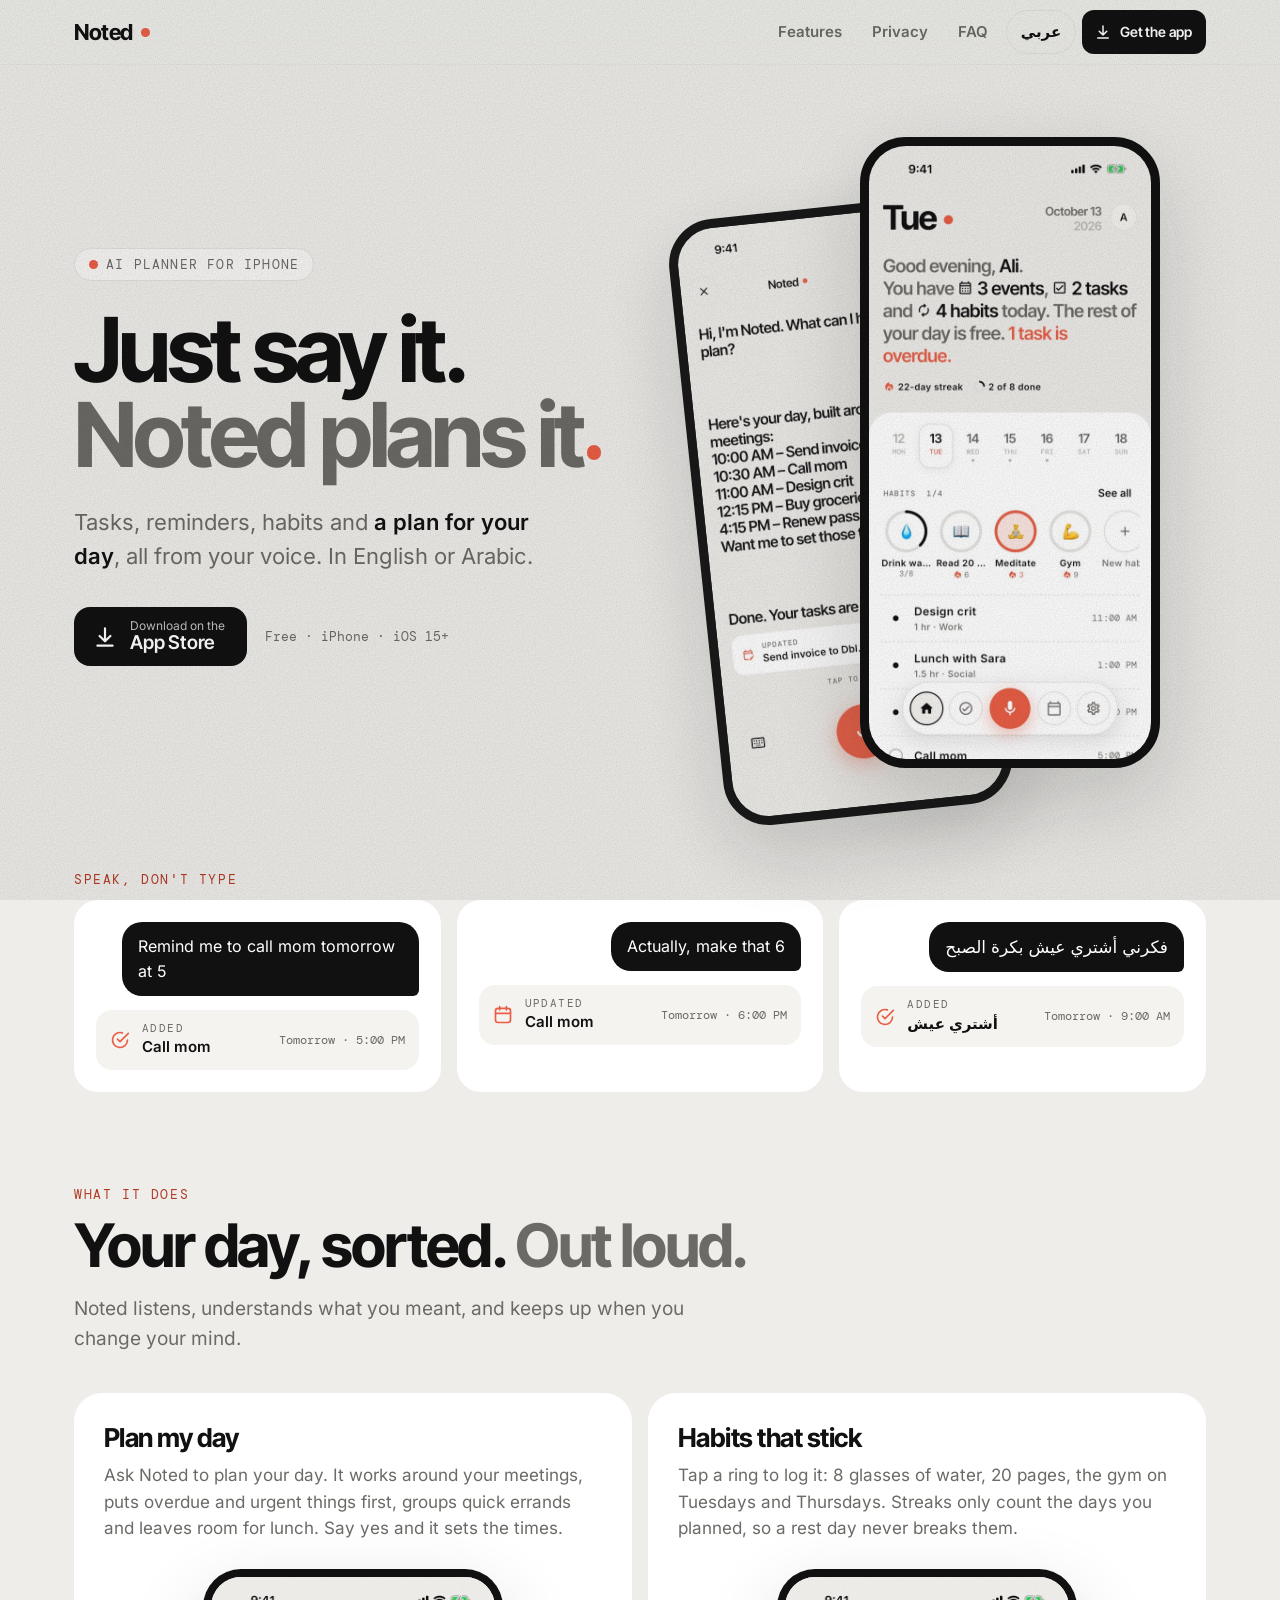
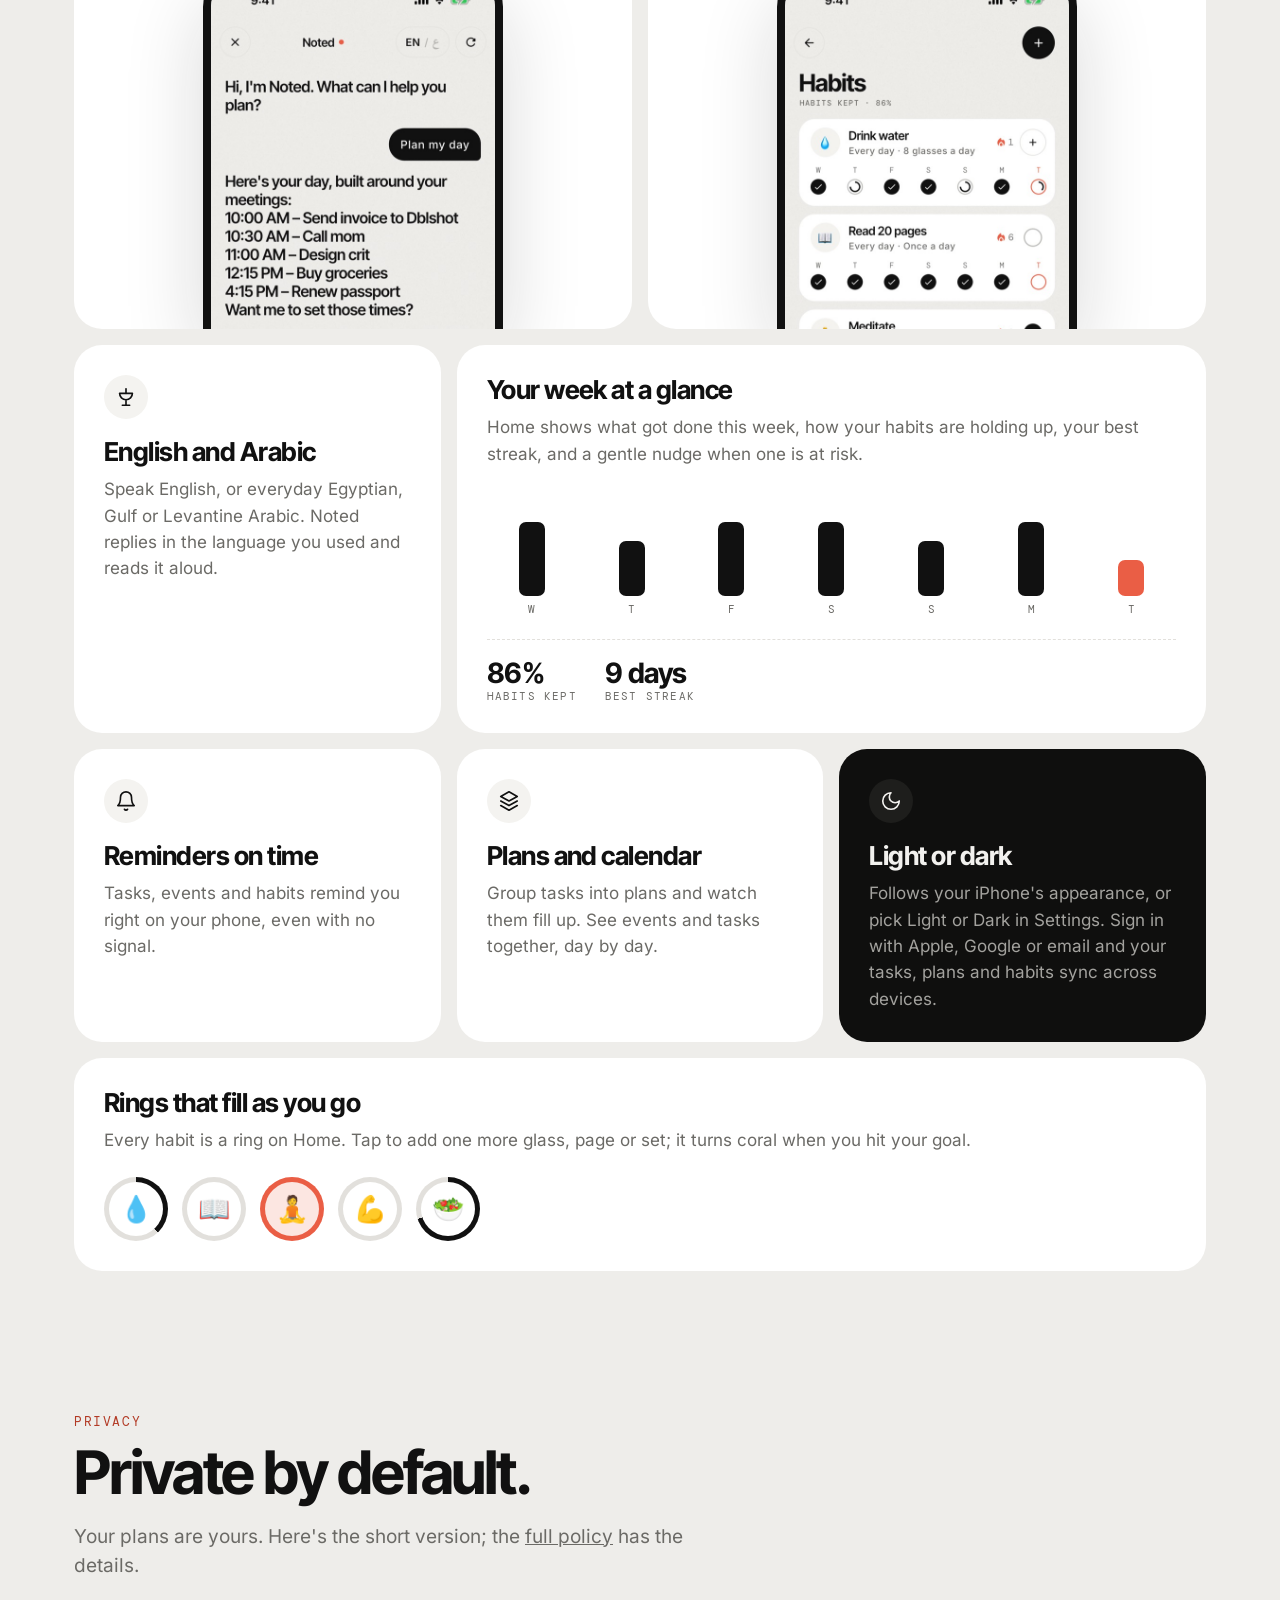
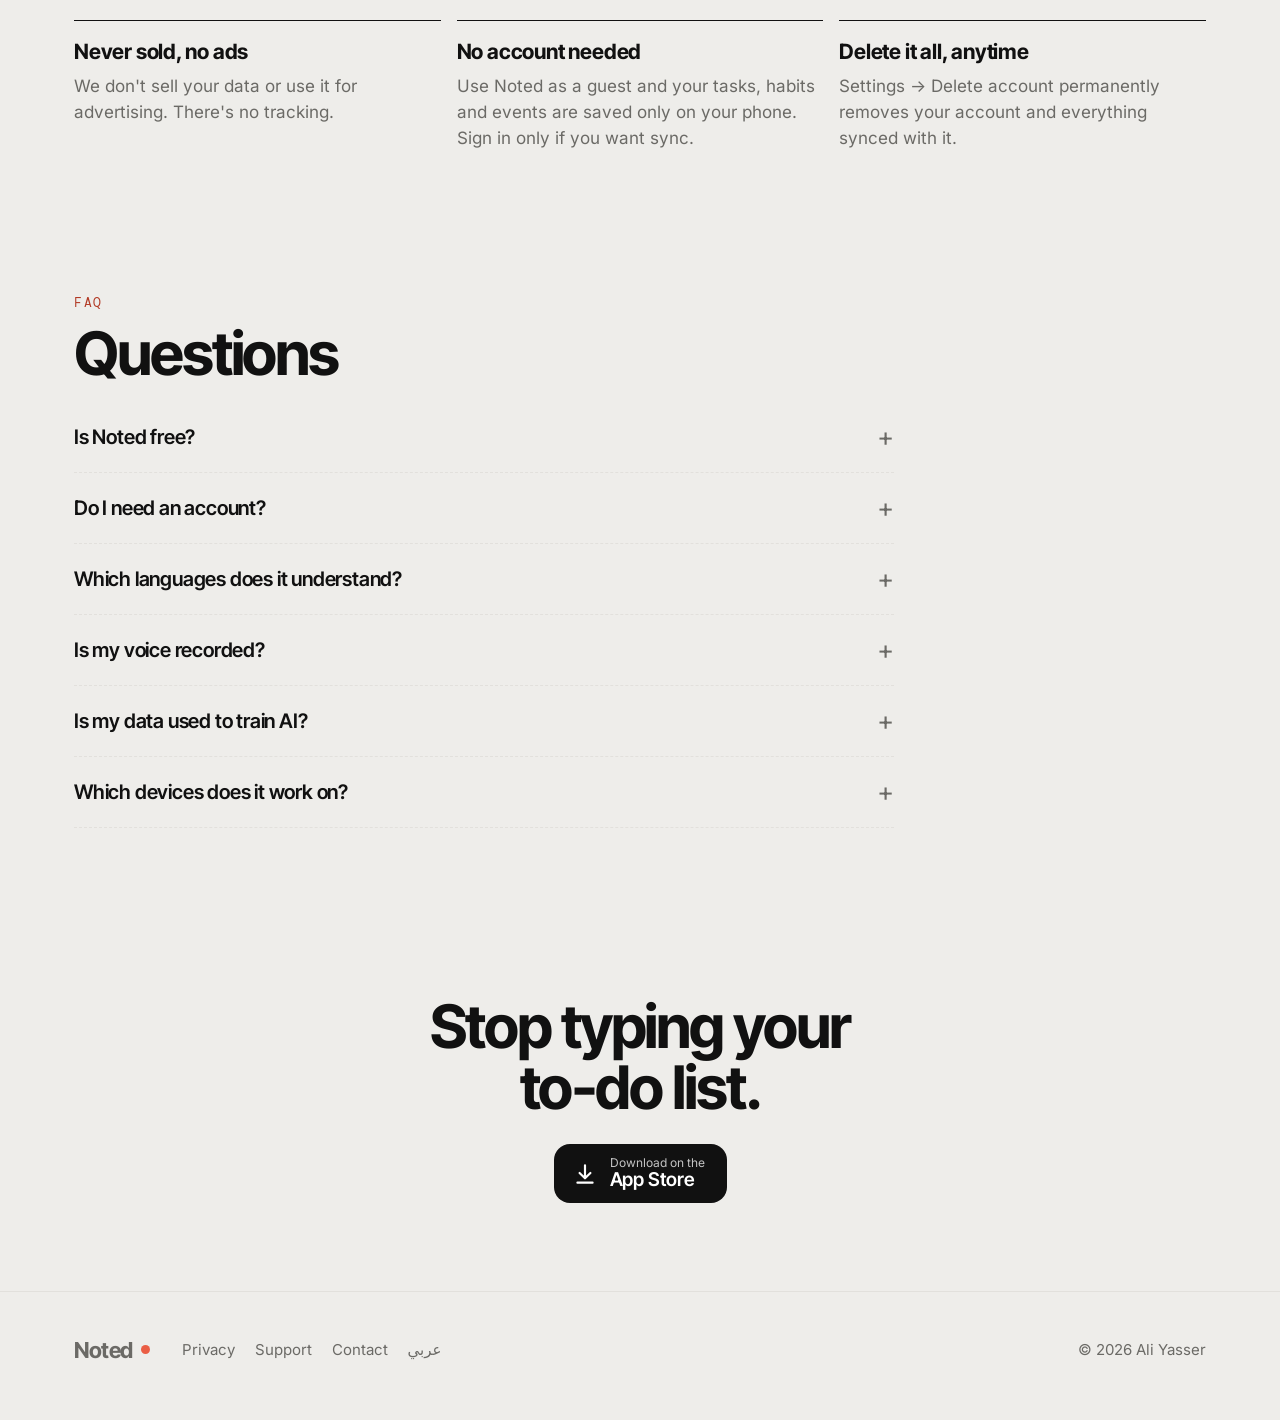
==== index.html @ dba0c09a "Noted website: English and Arabic landing page, privacy and support Co-Authored-By: Claude Opus 5.5 " ====
<!doctype html>
<html lang="en" dir="ltr">
<head>
<meta charset="utf-8">
<meta name="viewport" content="width=device-width, initial-scale=1, viewport-fit=cover">
<title>Noted: AI Planner &amp; Habits for iPhone</title>
<meta name="description" content="Just say it. Noted turns your voice into tasks, reminders, habits and a plan for your day, in English or Arabic. Free on iPhone.">
<meta name="theme-color" content="#EEEDEA" media="(prefers-color-scheme: light)">
<meta name="theme-color" content="#0A0A0A" media="(prefers-color-scheme: dark)">
<link rel="canonical" href="https://noted-chat.noted-chat.workers.dev/">
<link rel="alternate" hreflang="en" href="https://noted-chat.noted-chat.workers.dev/">
<link rel="alternate" hreflang="ar" href="https://noted-chat.noted-chat.workers.dev/ar">
<link rel="alternate" hreflang="x-default" href="https://noted-chat.noted-chat.workers.dev/">
<link rel="icon" href="/favicon.svg" type="image/svg+xml">
<link rel="icon" href="/favicon.png" type="image/png">
<link rel="apple-touch-icon" href="/apple-touch-icon.png">
<meta property="og:type" content="website">
<meta property="og:title" content="Noted: Just say it. Noted plans it.">
<meta property="og:description" content="Tasks, reminders, habits and a plan for your day, from your voice, in English or Arabic.">
<meta property="og:image" content="https://noted-chat.noted-chat.workers.dev/og.png">
<meta property="og:url" content="https://noted-chat.noted-chat.workers.dev/">
<meta name="twitter:card" content="summary_large_image">
<meta name="apple-itunes-app" content="app-id=6822360309">
<link rel="preload" href="/fonts/InterTight-Bold.woff2" as="font" type="font/woff2" crossorigin>
<link rel="stylesheet" href="/styles.css">
<script>document.documentElement.classList.add('js')</script>
</head>
<body>
<a class="skip" href="#main">Skip to content</a>

<header class="top">
  <div class="wrap">
    <a class="wordmark" href="/" aria-label="Noted home">Noted <span class="dot" aria-hidden="true"></span></a>
    <nav aria-label="Main">
      <a class="link" href="#features">Features</a>
      <a class="link" href="#privacy">Privacy</a>
      <a class="link" href="#faq">FAQ</a>
      <a class="lang" href="/ar" hreflang="ar" lang="ar"><span class="ar-text">عربي</span></a>
      <a class="store small" href="https://apps.apple.com/app/id6822360309">
        <svg viewBox="0 0 24 24" fill="none" stroke="currentColor" stroke-width="2" stroke-linecap="round" stroke-linejoin="round" aria-hidden="true"><path d="M12 4v12m0 0-5-5m5 5 5-5M5 20h14"/></svg>
        <span><strong>Get the app</strong></span>
      </a>
    </nav>
  </div>
</header>

<main id="main">
  <section class="hero">
    <div class="wrap">
      <div>
        <span class="pill"><span class="dot" aria-hidden="true"></span>AI planner for iPhone</span>
        <h1>Just say it.<span class="soft">Noted plans it<span class="dot" aria-hidden="true"></span></span></h1>
        <p class="lede">Tasks, reminders, habits and <strong>a plan for your day</strong>, all from your voice. In English or Arabic.</p>
        <div class="cta">
          <a class="store" href="https://apps.apple.com/app/id6822360309">
            <svg viewBox="0 0 24 24" fill="none" stroke="currentColor" stroke-width="2" stroke-linecap="round" stroke-linejoin="round" aria-hidden="true"><path d="M12 4v12m0 0-5-5m5 5 5-5M5 20h14"/></svg>
            <span><small>Download on the</small><strong>App Store</strong></span>
          </a>
          <span class="note">Free · iPhone · iOS 15+</span>
        </div>
      </div>
      <div class="stage" aria-hidden="true">
        <div class="phone back"><img src="/img/2-chat-plan.jpg" alt="" width="600" height="1304" loading="eager"></div>
        <div class="phone front"><picture><source media="(prefers-color-scheme: dark)" srcset="/img/5-home-dark.jpg"><img src="/img/1-home.jpg" alt="" width="600" height="1304" loading="eager" fetchpriority="high"></picture></div>
      </div>
    </div>
  </section>

  <section class="say" aria-labelledby="say-title">
    <div class="wrap">
      <p class="eyebrow" id="say-title">Speak, don't type</p>
      <div class="examples">
        <div class="example reveal">
          <div class="bubble">Remind me to call mom tomorrow at 5</div>
          <div class="receipt">
            <svg viewBox="0 0 24 24" fill="none" stroke="currentColor" stroke-width="2" stroke-linecap="round" stroke-linejoin="round" aria-hidden="true"><path d="M21 12a9 9 0 1 1-6.2-8.56"/><path d="m9 11 3 3L22 4"/></svg>
            <div class="what"><span class="label">Added</span><span class="title">Call mom</span></div>
            <span class="when">Tomorrow · 5:00 PM</span>
          </div>
        </div>
        <div class="example reveal">
          <div class="bubble">Actually, make that 6</div>
          <div class="receipt">
            <svg viewBox="0 0 24 24" fill="none" stroke="currentColor" stroke-width="2" stroke-linecap="round" stroke-linejoin="round" aria-hidden="true"><rect x="3" y="4" width="18" height="17" rx="3"/><path d="M8 2v4M16 2v4M3 10h18"/></svg>
            <div class="what"><span class="label">Updated</span><span class="title">Call mom</span></div>
            <span class="when">Tomorrow · 6:00 PM</span>
          </div>
        </div>
        <div class="example reveal">
          <div class="bubble ar" lang="ar" dir="rtl">فكرني أشتري عيش بكرة الصبح</div>
          <div class="receipt">
            <svg viewBox="0 0 24 24" fill="none" stroke="currentColor" stroke-width="2" stroke-linecap="round" stroke-linejoin="round" aria-hidden="true"><path d="M21 12a9 9 0 1 1-6.2-8.56"/><path d="m9 11 3 3L22 4"/></svg>
            <div class="what"><span class="label">Added</span><span class="title ar-text" lang="ar" dir="rtl">أشتري عيش</span></div>
            <span class="when">Tomorrow · 9:00 AM</span>
          </div>
        </div>
      </div>
    </div>
  </section>

  <section class="section" id="features" aria-labelledby="features-title">
    <div class="wrap">
      <p class="eyebrow">What it does</p>
      <h2 id="features-title">Your day, sorted. <span class="soft">Out loud.</span></h2>
      <p class="intro">Noted listens, understands what you meant, and keeps up when you change your mind.</p>

      <div class="bento">
        <article class="card span-3 shot reveal">
          <h3>Plan my day</h3>
          <p>Ask Noted to plan your day. It works around your meetings, puts overdue and urgent things first, groups quick errands and leaves room for lunch. Say yes and it sets the times.</p>
          <div class="phone-crop"><img src="/img/2-chat-plan.jpg" alt="Noted's chat showing a timed plan for the day built around meetings" width="600" height="1304" loading="lazy"></div>
        </article>

        <article class="card span-3 shot reveal">
          <h3>Habits that stick</h3>
          <p>Tap a ring to log it: 8 glasses of water, 20 pages, the gym on Tuesdays and Thursdays. Streaks only count the days you planned, so a rest day never breaks them.</p>
          <div class="phone-crop"><img src="/img/4-habits.jpg" alt="The Habits screen with streaks and the last seven days for each habit" width="600" height="1304" loading="lazy"></div>
        </article>

        <article class="card span-2 reveal">
          <div class="icon"><svg viewBox="0 0 24 24" fill="none" stroke="currentColor" stroke-width="1.8" stroke-linecap="round" stroke-linejoin="round" aria-hidden="true"><path d="M5 8h14M5 8a7 7 0 0 0 14 0M12 15v6M8 21h8"/><path d="M12 3v5"/></svg></div>
          <h3>English and Arabic</h3>
          <p>Speak English, or everyday Egyptian, Gulf or Levantine Arabic. Noted replies in the language you used and reads it aloud.</p>
        </article>

        <article class="card span-4 reveal">
          <h3>Your week at a glance</h3>
          <p>Home shows what got done this week, how your habits are holding up, your best streak, and a gentle nudge when one is at risk.</p>
          <div class="bars" role="img" aria-label="Example chart: things done each day this week">
            <div><i style="height:62%"></i><b>W</b></div>
            <div><i style="height:46%"></i><b>T</b></div>
            <div><i style="height:62%"></i><b>F</b></div>
            <div><i style="height:62%"></i><b>S</b></div>
            <div><i style="height:46%"></i><b>S</b></div>
            <div><i style="height:62%"></i><b>M</b></div>
            <div><i class="today" style="height:30%"></i><b>T</b></div>
          </div>
          <div class="stats">
            <div><strong>86%</strong><span>Habits kept</span></div>
            <div><strong>9 days</strong><span>Best streak</span></div>
          </div>
        </article>

        <article class="card span-2 reveal">
          <div class="icon"><svg viewBox="0 0 24 24" fill="none" stroke="currentColor" stroke-width="1.8" stroke-linecap="round" stroke-linejoin="round" aria-hidden="true"><path d="M6 8a6 6 0 1 1 12 0c0 7 3 9 3 9H3s3-2 3-9"/><path d="M10.3 21a1.94 1.94 0 0 0 3.4 0"/></svg></div>
          <h3>Reminders on time</h3>
          <p>Tasks, events and habits remind you right on your phone, even with no signal.</p>
        </article>

        <article class="card span-2 reveal">
          <div class="icon"><svg viewBox="0 0 24 24" fill="none" stroke="currentColor" stroke-width="1.8" stroke-linecap="round" stroke-linejoin="round" aria-hidden="true"><path d="m12 2 9 5-9 5-9-5 9-5Z"/><path d="m3 12 9 5 9-5"/><path d="m3 17 9 5 9-5"/></svg></div>
          <h3>Plans and calendar</h3>
          <p>Group tasks into plans and watch them fill up. See events and tasks together, day by day.</p>
        </article>

        <article class="card span-2 dark reveal">
          <div class="icon"><svg viewBox="0 0 24 24" fill="none" stroke="currentColor" stroke-width="1.8" stroke-linecap="round" stroke-linejoin="round" aria-hidden="true"><path d="M12 3a6 6 0 0 0 9 9 9 9 0 1 1-9-9Z"/></svg></div>
          <h3>Light or dark</h3>
          <p>Follows your iPhone's appearance, or pick Light or Dark in Settings. Sign in with Apple, Google or email and your tasks, plans and habits sync across devices.</p>
        </article>

        <article class="card span-6 reveal">
          <h3>Rings that fill as you go</h3>
          <p>Every habit is a ring on Home. Tap to add one more glass, page or set; it turns coral when you hit your goal.</p>
          <div class="rings" aria-hidden="true">
            <div class="ring" style="--p:38"><span>💧</span></div>
            <div class="ring" style="--p:0"><span>📖</span></div>
            <div class="ring done" style="--p:100"><span>🧘</span></div>
            <div class="ring" style="--p:0"><span>💪</span></div>
            <div class="ring" style="--p:70"><span>🥗</span></div>
          </div>
        </article>
      </div>
    </div>
  </section>

  <section class="section" id="privacy" aria-labelledby="privacy-title">
    <div class="wrap">
      <p class="eyebrow">Privacy</p>
      <h2 id="privacy-title">Private by default.</h2>
      <p class="intro">Your plans are yours. Here's the short version; the <a href="/privacy">full policy</a> has the details.</p>
      <div class="promises">
        <div class="promise reveal">
          <h3>Never sold, no ads</h3>
          <p>We don't sell your data or use it for advertising. There's no tracking.</p>
        </div>
        <div class="promise reveal">
          <h3>No account needed</h3>
          <p>Use Noted as a guest and your tasks, habits and events are saved only on your phone. Sign in only if you want sync.</p>
        </div>
        <div class="promise reveal">
          <h3>Delete it all, anytime</h3>
          <p>Settings → Delete account permanently removes your account and everything synced with it.</p>
        </div>
      </div>
    </div>
  </section>

  <section class="section" id="faq" aria-labelledby="faq-title">
    <div class="wrap">
      <p class="eyebrow">FAQ</p>
      <h2 id="faq-title">Questions</h2>
      <div class="faq">
        <details>
          <summary><span>Is Noted free?</span></summary>
          <p>Yes, Noted is free to download and use. The AI assistant has a fair-use limit of 60 messages a day, which is plenty for planning.</p>
        </details>
        <details>
          <summary><span>Do I need an account?</span></summary>
          <p>No. Continue without an account and your tasks, habits and events are saved only on this phone (chat messages still go to the assistant). Sign in with Apple, Google or email when you want them synced across devices.</p>
        </details>
        <details>
          <summary><span>Which languages does it understand?</span></summary>
          <p>English and Arabic, including everyday Egyptian, Gulf and Levantine dialects. Switch the mic between EN and ع in the chat. The app's menus and buttons are in English for now.</p>
        </details>
        <details>
          <summary><span>Is my voice recorded?</span></summary>
          <p>No. Your iPhone's speech recognition turns your voice into text (as with any dictation, Apple may process it to do this), and Noted never stores audio. The assistant only receives text: your recent chat and, if Cognitive Memory is on, your tasks, events and habits so it can find and change them.</p>
        </details>
        <details>
          <summary><span>Is my data used to train AI?</span></summary>
          <p>No. Messages are processed by Anthropic's Claude to work out what to do, and Anthropic doesn't use them to train its models. Noted doesn't keep chat history on its server.</p>
        </details>
        <details>
          <summary><span>Which devices does it work on?</span></summary>
          <p>iPhone with iOS 15 or later.</p>
        </details>
      </div>
    </div>
  </section>

  <section class="final" aria-labelledby="final-title">
    <div class="wrap">
      <h2 id="final-title">Stop typing your to‑do list.</h2>
      <div class="cta">
        <a class="store" href="https://apps.apple.com/app/id6822360309">
          <svg viewBox="0 0 24 24" fill="none" stroke="currentColor" stroke-width="2" stroke-linecap="round" stroke-linejoin="round" aria-hidden="true"><path d="M12 4v12m0 0-5-5m5 5 5-5M5 20h14"/></svg>
          <span><small>Download on the</small><strong>App Store</strong></span>
        </a>
      </div>
    </div>
  </section>
</main>

<footer>
  <div class="wrap">
    <a class="wordmark" href="/">Noted <span class="dot" aria-hidden="true"></span></a>
    <nav aria-label="Footer">
      <a href="/privacy">Privacy</a>
      <a href="/support">Support</a>
      <a href="mailto:ali@aysolution.co">Contact</a>
      <a href="/ar" hreflang="ar" lang="ar"><span class="ar-text">عربي</span></a>
    </nav>
    <span class="copy">© 2026 Ali Yasser</span>
  </div>
</footer>

<script>
  // Fade sections in as they scroll into view.
  (function () {
    var els = document.querySelectorAll('.reveal');
    if (!('IntersectionObserver' in window)) { els.forEach(function (e) { e.classList.add('in'); }); return; }
    var io = new IntersectionObserver(function (entries) {
      entries.forEach(function (e) { if (e.isIntersecting) { e.target.classList.add('in'); io.unobserve(e.target); } });
    }, { rootMargin: '0px 0px -8% 0px' });
    els.forEach(function (e) { io.observe(e); });
  })();
</script>
</body>
</html>
---- styles.css ----
/* Noted website. Same palette as the app (lib/theme/tokens.dart). */

@font-face { font-family: "Inter Tight"; src: url("/fonts/InterTight-SemiBold.woff2") format("woff2"); font-weight: 600; font-display: swap; }
@font-face { font-family: "Inter Tight"; src: url("/fonts/InterTight-Bold.woff2") format("woff2"); font-weight: 700; font-display: swap; }
@font-face { font-family: "Inter"; src: url("/fonts/Inter-Regular.woff2") format("woff2"); font-weight: 400; font-display: swap; }
@font-face { font-family: "Inter"; src: url("/fonts/Inter-SemiBold.woff2") format("woff2"); font-weight: 600; font-display: swap; }
@font-face { font-family: "DM Mono"; src: url("/fonts/DMMono-Regular.woff2") format("woff2"); font-weight: 400; font-display: swap; }

:root {
  --bg: #EEEDEA;
  --surface: #FFFFFF;
  --surface-alt: #F4F3F0;
  --ink: #111111;
  --ink-soft: #6B6A66;
  --muted: #B9B8B3;
  --line: #E2E0DC;
  --accent: #EA5E45;
  /* Coral dark enough for small text on the light background (5:1). */
  --accent-text: #B23A25;
  --accent-soft: #FCE6E1;
  --on-ink: #FFFFFF;
  --grain: 0.22;
  --shadow: 0 30px 80px rgba(17, 17, 17, 0.16);

  --display: "Inter Tight", "SF Pro Display", -apple-system, "Segoe UI", sans-serif;
  --body: "Inter", -apple-system, "Segoe UI", Roboto, sans-serif;
  --mono: "DM Mono", ui-monospace, Menlo, monospace;
  --arabic: "Inter", system-ui, -apple-system, "Geeza Pro", "Noto Sans Arabic", "Segoe UI", Tahoma, sans-serif;
  --arabic-display: "Inter Tight", system-ui, -apple-system, "Geeza Pro", "Noto Sans Arabic", "Segoe UI", Tahoma, sans-serif;

  --gutter: 24px;
  --max: 1180px;
  color-scheme: light dark;
}

@media (prefers-color-scheme: dark) {
  :root {
    --bg: #0A0A0A;
    --surface: #161615;
    --surface-alt: #1E1E1C;
    --ink: #F2F1EE;
    --ink-soft: #A3A29E;
    --muted: #55544F;
    --line: #2A2A28;
    --accent-soft: #3A1E18;
    --accent-text: #EA5E45;
    --on-ink: #111111;
    --grain: 0.12;
    --shadow: 0 30px 80px rgba(0, 0, 0, 0.6);
  }
}

* { box-sizing: border-box; }
html { -webkit-text-size-adjust: 100%; scroll-behavior: smooth; }
@media (prefers-reduced-motion: reduce) { html { scroll-behavior: auto; } }

body {
  margin: 0;
  background: var(--bg);
  color: var(--ink);
  font: 17px/1.55 var(--body);
  -webkit-font-smoothing: antialiased;
  overflow-x: hidden;
  min-height: 100svh;
  display: flex;
  flex-direction: column;
}
body > main { flex: 1 0 auto; }

/* Film grain, as in the app. */
body::before {
  content: "";
  position: fixed;
  inset: 0;
  pointer-events: none;
  z-index: 100;
  opacity: var(--grain);
  mix-blend-mode: multiply;
  background-image: url("data:image/svg+xml,%3Csvg xmlns='http://www.w3.org/2000/svg' width='160' height='160'%3E%3Cfilter id='n'%3E%3CfeTurbulence type='fractalNoise' baseFrequency='.85' numOctaves='2' stitchTiles='stitch'/%3E%3CfeColorMatrix values='0 0 0 0 0 0 0 0 0 0 0 0 0 0 0 0 0 0 .55 0'/%3E%3C/filter%3E%3Crect width='160' height='160' filter='url(%23n)'/%3E%3C/svg%3E");
}
@media (prefers-color-scheme: dark) { body::before { mix-blend-mode: screen; } }

[lang="ar"] body { font-family: var(--arabic); }
[lang="ar"] h1, [lang="ar"] h2, [lang="ar"] h3, [lang="ar"] .faq summary, [lang="ar"] .stats strong { font-family: var(--arabic-display); }
.ar-text { font-family: var(--arabic); }

a { color: inherit; }
img { max-width: 100%; height: auto; display: block; }
:focus-visible { outline: 2px solid var(--accent-text); outline-offset: 3px; border-radius: 6px; }

.wrap { max-width: var(--max); margin: 0 auto; padding: 0 var(--gutter); }

.skip { position: absolute; top: -100px; inset-inline-start: 12px; background: var(--ink); color: var(--on-ink); padding: 8px 14px; border-radius: 999px; z-index: 200; }
.skip:focus { top: 8px; }

/* ── Top bar ─────────────────────────────────────────── */
.top {
  position: sticky; top: 0; z-index: 50;
  backdrop-filter: saturate(1.4) blur(14px);
  -webkit-backdrop-filter: saturate(1.4) blur(14px);
  background: color-mix(in srgb, var(--bg) 78%, transparent);
  border-bottom: 1px solid color-mix(in srgb, var(--line) 60%, transparent);
}
.top .wrap { display: flex; align-items: center; gap: 16px; height: 64px; }
.wordmark { display: inline-flex; align-items: center; gap: 8px; font: 700 22px/1 var(--display); letter-spacing: -0.5px; text-decoration: none; }
.wordmark .dot, .dot { width: 9px; height: 9px; border-radius: 50%; background: var(--accent); display: inline-block; }
.top nav { margin-inline-start: auto; display: flex; align-items: center; gap: 6px; }
.top nav a.link { text-decoration: none; font-weight: 600; font-size: 15px; padding: 8px 12px; border-radius: 999px; color: var(--ink-soft); }
.top nav a.link:hover { color: var(--ink); background: var(--surface-alt); }
.lang { display: inline-flex; align-items: center; min-height: 44px; font-weight: 600; font-size: 15px; text-decoration: none; padding: 7px 14px; border: 1.2px solid var(--line); border-radius: 999px; }
.lang:hover { border-color: var(--ink-soft); }
@media (max-width: 640px) { .top nav a.link { display: none; } }

/* ── Buttons ─────────────────────────────────────────── */
.store {
  display: inline-flex; align-items: center; gap: 12px;
  background: var(--ink); color: var(--on-ink);
  padding-block: 12px; padding-inline: 18px 22px; border-radius: 16px;
  text-decoration: none; transition: transform .15s ease, box-shadow .15s ease;
}
.store:hover { transform: translateY(-1px); box-shadow: 0 10px 24px rgba(0,0,0,.18); }
.store svg { width: 26px; height: 26px; flex: none; }
.store span { display: flex; flex-direction: column; line-height: 1.1; text-align: start; }
.store small { font-size: 12px; opacity: .75; }
.store strong { font: 600 19px/1.15 var(--display); letter-spacing: -0.2px; }
.store.small { min-height: 44px; padding-block: 8px; padding-inline: 12px 14px; border-radius: 12px; gap: 8px; }
.store.small svg { width: 18px; height: 18px; }
.store.small strong { font-size: 14px; }
.store.small small { display: none; }

.pill {
  display: inline-flex; align-items: center; gap: 8px;
  font: 500 13px/1 var(--mono); letter-spacing: 1.2px; text-transform: uppercase;
  color: var(--ink-soft); padding: 9px 14px; border: 1.2px solid var(--line); border-radius: 999px;
  background: color-mix(in srgb, var(--surface) 55%, transparent);
}
[lang="ar"] .pill { font-family: var(--arabic); letter-spacing: 0; text-transform: none; font-size: 14px; }

/* ── Hero ───────────────────────────────────────────── */
.hero { padding: 72px 0 40px; }
.hero .wrap { display: grid; grid-template-columns: 1.15fr .85fr; gap: 40px; align-items: center; }
.hero h1 {
  font: 700 clamp(50px, 7vw, 96px)/0.95 var(--display);
  letter-spacing: -0.045em; margin: 26px 0 0;
}
.hero h1 .soft { color: var(--ink-soft); display: block; }
.hero h1 .dot { width: .16em; height: .16em; vertical-align: .08em; margin-inline-start: .06em; }
[lang="ar"] .hero h1 { font-weight: 700; line-height: 1.15; letter-spacing: 0; font-size: clamp(48px, 7.6vw, 100px); }
.lede { font-size: clamp(19px, 2vw, 22px); color: var(--ink-soft); max-width: 34ch; margin: 28px 0 34px; }
.lede strong { color: var(--ink); font-weight: 600; }
.cta { display: flex; align-items: center; gap: 18px; flex-wrap: wrap; }
.cta .note { font: 400 13px/1.4 var(--mono); color: var(--ink-soft); }
[lang="ar"] .cta .note { font-family: var(--arabic); font-size: 14px; }

.stage { position: relative; height: 640px; }
.phone {
  position: absolute; width: 290px; border-radius: 46px; overflow: hidden;
  border: 9px solid #111; background: #111; box-shadow: var(--shadow);
}
@media (prefers-color-scheme: dark) { .phone { border-color: #2a2a28; } }
.phone img { width: 100%; height: auto; }
.stage .front { inset-inline-start: 50%; top: 0; transform: translateX(-38%); z-index: 2; width: 300px; }
.stage .back { inset-inline-start: 50%; top: 70px; transform: translateX(-96%) rotate(-6deg); opacity: .96; }
[dir="rtl"] .stage .front { transform: translateX(38%); }
[dir="rtl"] .stage .back { transform: translateX(96%) rotate(6deg); }

@media (min-width: 901px) and (max-width: 1080px) {
  .stage { height: 560px; }
  .phone { width: 240px; border-radius: 38px; border-width: 8px; }
  .stage .front { width: 250px; }
}
@media (max-width: 900px) {
  .hero { padding-top: 40px; }
  .hero .wrap { grid-template-columns: 1fr; gap: 24px; }
  .stage { height: 560px; }
  .phone { width: 240px; border-radius: 38px; border-width: 8px; }
  .stage .front { width: 250px; }
}
@media (max-width: 420px) {
  .stage { height: 480px; }
  .phone { width: 200px; border-radius: 32px; }
  .stage .front { width: 215px; }
}

/* ── Say it strip ───────────────────────────────────── */
.say { padding: 56px 0 24px; }
.examples { display: grid; grid-template-columns: repeat(3, minmax(0, 1fr)); gap: 16px; }
.example { background: var(--surface); border-radius: 24px; padding: 22px; display: flex; flex-direction: column; gap: 14px; }
.bubble { align-self: flex-end; background: var(--ink); color: var(--on-ink); padding: 12px 16px; border-radius: 20px 20px 6px 20px; font-size: 16px; max-width: 92%; }
[dir="rtl"] .bubble { border-radius: 20px 20px 20px 6px; }
.bubble.ar { font-family: var(--arabic); font-size: 17px; }
.receipt { display: flex; align-items: center; gap: 12px; background: var(--surface-alt); border-radius: 16px; padding: 12px 14px; }
.receipt svg { width: 20px; height: 20px; color: var(--accent); flex: none; }
.receipt .what { display: flex; flex-direction: column; min-width: 0; }
.receipt .label { font: 400 11px/1.2 var(--mono); letter-spacing: 1.4px; text-transform: uppercase; color: var(--ink-soft); }
[lang="ar"] .receipt .label { font-family: var(--arabic); letter-spacing: 0; font-size: 12px; text-transform: none; }
.receipt .title { font-weight: 600; font-size: 15px; white-space: nowrap; overflow: hidden; text-overflow: ellipsis; }
.receipt .when { margin-inline-start: auto; font: 400 12px/1.2 var(--mono); color: var(--ink-soft); white-space: nowrap; }
@media (max-width: 1040px) { .examples { grid-template-columns: 1fr; } }

/* ── Sections ───────────────────────────────────────── */
section { scroll-margin-top: 80px; }
.section { padding: 72px 0; }
.eyebrow { font: 400 13px/1 var(--mono); letter-spacing: 1.6px; text-transform: uppercase; color: var(--accent-text); margin: 0 0 14px; }
[lang="ar"] .eyebrow { font-family: var(--arabic); letter-spacing: 0; font-size: 15px; text-transform: none; }
h2 { font: 700 clamp(36px, 5vw, 60px)/1.02 var(--display); letter-spacing: -0.035em; margin: 0 0 18px; max-width: 18ch; }
[lang="ar"] h2 { line-height: 1.25; }
h2 .soft { color: var(--ink-soft); white-space: nowrap; }
.section > .wrap > p.intro { color: var(--ink-soft); font-size: 19px; max-width: 52ch; margin: 0 0 40px; }

/* Bento */
.bento { display: grid; grid-template-columns: repeat(6, 1fr); gap: 16px; }
.card {
  background: var(--surface); border-radius: 28px; padding: 30px; overflow: hidden; position: relative;
  display: flex; flex-direction: column;
}
.card h3 { font: 700 26px/1.12 var(--display); letter-spacing: -0.02em; margin: 0 0 10px; }
[lang="ar"] .card h3 { line-height: 1.35; }
.card p { margin: 0; color: var(--ink-soft); }
.card .icon { width: 44px; height: 44px; border-radius: 50%; background: var(--surface-alt); display: grid; place-items: center; margin-bottom: 18px; }
.card .icon svg { width: 22px; height: 22px; }
.card.span-3 { grid-column: span 3; }
.card.span-2 { grid-column: span 2; }
.card.span-4 { grid-column: span 4; }
.card.span-6 { grid-column: span 6; }
.card.shot { padding-bottom: 0; }
.card.shot p { margin-bottom: 28px; }
.card.shot .phone-crop {
  margin: auto auto 0; width: min(300px, 80%); border-radius: 38px 38px 0 0; overflow: hidden;
  border: 8px solid #111; border-bottom: 0; height: 360px; box-shadow: var(--shadow);
}
@media (prefers-color-scheme: dark) { .card.shot .phone-crop { border-color: #2a2a28; } }
.card.shot .phone-crop img { width: 100%; }
.card.dark { background: #0F0F0E; color: #F2F1EE; }
.card.dark p { color: #A3A29E; }
.card.dark .icon { background: #1E1E1C; }
@media (prefers-color-scheme: dark) {
  .card.dark { background: #F2F1EE; color: #111; }
  .card.dark p { color: #6B6A66; }
  .card.dark .icon { background: #E2E0DC; }
}

.bars { display: flex; align-items: flex-end; gap: 10px; height: 120px; margin-top: 28px; }
.bars div { flex: 1; display: flex; flex-direction: column; align-items: center; gap: 8px; height: 100%; justify-content: flex-end; }
.bars i { display: block; width: 100%; max-width: 26px; border-radius: 7px; background: var(--ink); }
.bars i.today { background: var(--accent); }
.bars b { font: 400 11px/1 var(--mono); color: var(--ink-soft); }
.stats { display: flex; gap: 28px; margin-top: 24px; padding-top: 18px; border-top: 1.2px dashed var(--line); }
.stats div { display: flex; flex-direction: column; }
.stats strong { font: 700 28px/1.1 var(--display); letter-spacing: -0.02em; }
.stats span { font: 400 11px/1.3 var(--mono); letter-spacing: 1.2px; text-transform: uppercase; color: var(--ink-soft); }
[lang="ar"] .stats span { font-family: var(--arabic); letter-spacing: 0; text-transform: none; font-size: 13px; }

.rings { display: flex; gap: 14px; margin-top: 24px; flex-wrap: wrap; }
.ring { width: 64px; height: 64px; border-radius: 50%; display: grid; place-items: center; font-size: 26px; position: relative;
  background: conic-gradient(var(--ink) calc(var(--p) * 1%), var(--line) 0); }
.ring::before { content: ""; position: absolute; inset: 5px; border-radius: 50%; background: var(--surface); }
.ring span { position: relative; }
.ring.done { background: var(--accent); }
.ring.done::before { background: var(--accent-soft); }
@media (max-width: 420px) {
  .rings { gap: 8px; flex-wrap: nowrap; }
  .ring { width: 52px; height: 52px; font-size: 21px; }
  .ring::before { inset: 4px; }
}

@media (max-width: 900px) {
  .bento { grid-template-columns: 1fr; }
  .card.span-2, .card.span-3, .card.span-4, .card.span-6 { grid-column: auto; }
  .card { padding: 24px; border-radius: 24px; }
}

/* Privacy */
.promises { display: grid; grid-template-columns: repeat(3, 1fr); gap: 16px; }
.promise { border-top: 1.5px solid var(--ink); padding-top: 18px; }
.promise h3 { font: 700 21px/1.2 var(--display); letter-spacing: -0.01em; margin: 0 0 8px; }
[lang="ar"] .promise h3 { line-height: 1.4; }
.promise p { margin: 0; color: var(--ink-soft); }
@media (max-width: 760px) { .promises { grid-template-columns: 1fr; } }

/* FAQ */
.faq { max-width: 820px; }
.faq details { border-bottom: 1.2px dashed var(--line); }
.faq summary {
  list-style: none; cursor: pointer; padding: 22px 0; display: flex; align-items: center; gap: 16px;
  font: 600 20px/1.3 var(--display); letter-spacing: -0.01em;
}
[lang="ar"] .faq summary { font-family: var(--arabic); }
.faq summary::-webkit-details-marker { display: none; }
.faq summary::after { content: "+"; margin-inline-start: auto; font: 400 26px/1 var(--body); color: var(--ink-soft); transition: transform .2s ease; }
.faq details[open] summary::after { transform: rotate(45deg); }
.faq details p { margin: 0 0 22px; color: var(--ink-soft); max-width: 62ch; }

/* Final CTA */
.final { text-align: center; padding: 96px 0 88px; }
.final h2 { margin: 0 auto 26px; max-width: 14ch; }
.final .cta { justify-content: center; }

/* Footer */
footer { border-top: 1px solid var(--line); padding: 36px 0 48px; font-size: 15px; color: var(--ink-soft); }
footer .wrap { display: flex; gap: 20px 32px; flex-wrap: wrap; align-items: center; }
footer nav { display: flex; gap: 20px; flex-wrap: wrap; }
footer a { text-decoration: none; }
footer a:hover { color: var(--ink); }
footer .copy { margin-inline-start: auto; }
@media (max-width: 640px) { footer .copy { margin-inline-start: 0; flex-basis: 100%; } }
footer nav a { padding-block: 10px; }

/* Reveal on scroll (only when JS runs and motion is fine). */
.js .reveal { opacity: 0; transform: translateY(18px); transition: opacity .7s ease, transform .7s cubic-bezier(.2,.7,.2,1); }
.js .reveal.in { opacity: 1; transform: none; }
@media (prefers-reduced-motion: reduce) { .js .reveal { opacity: 1; transform: none; transition: none; } }

/* ── Plain document pages (privacy, support) ───────── */
.doc { max-width: 720px; margin: 0 auto; padding: 64px var(--gutter) 96px; }
.doc h1 { font: 700 clamp(44px, 7vw, 72px)/1 var(--display); letter-spacing: -0.04em; margin: 0 0 10px; }
.doc .meta { font: 400 13px/1.4 var(--mono); color: var(--ink-soft); margin: 0 0 36px; }
.doc h2 { font: 700 23px/1.25 var(--display); letter-spacing: -0.01em; margin: 40px 0 8px; max-width: none; }
.doc p { color: var(--ink-soft); margin: 0 0 12px; }
.doc a { color: var(--accent-text); }

/* Arabic: never track cursive letters, and keep Arabic out of DM Mono (no Arabic glyphs). */
[lang="ar"] h1, [lang="ar"] h2, [lang="ar"] h3, [lang="ar"] .card h3, [lang="ar"] .promise h3,
[lang="ar"] .faq summary, [lang="ar"] .stats strong, [lang="ar"] .hero h1 { letter-spacing: 0; }
[lang="ar"] .receipt .when, [lang="ar"] .bars b { font-family: var(--arabic); letter-spacing: 0; font-size: 13px; }
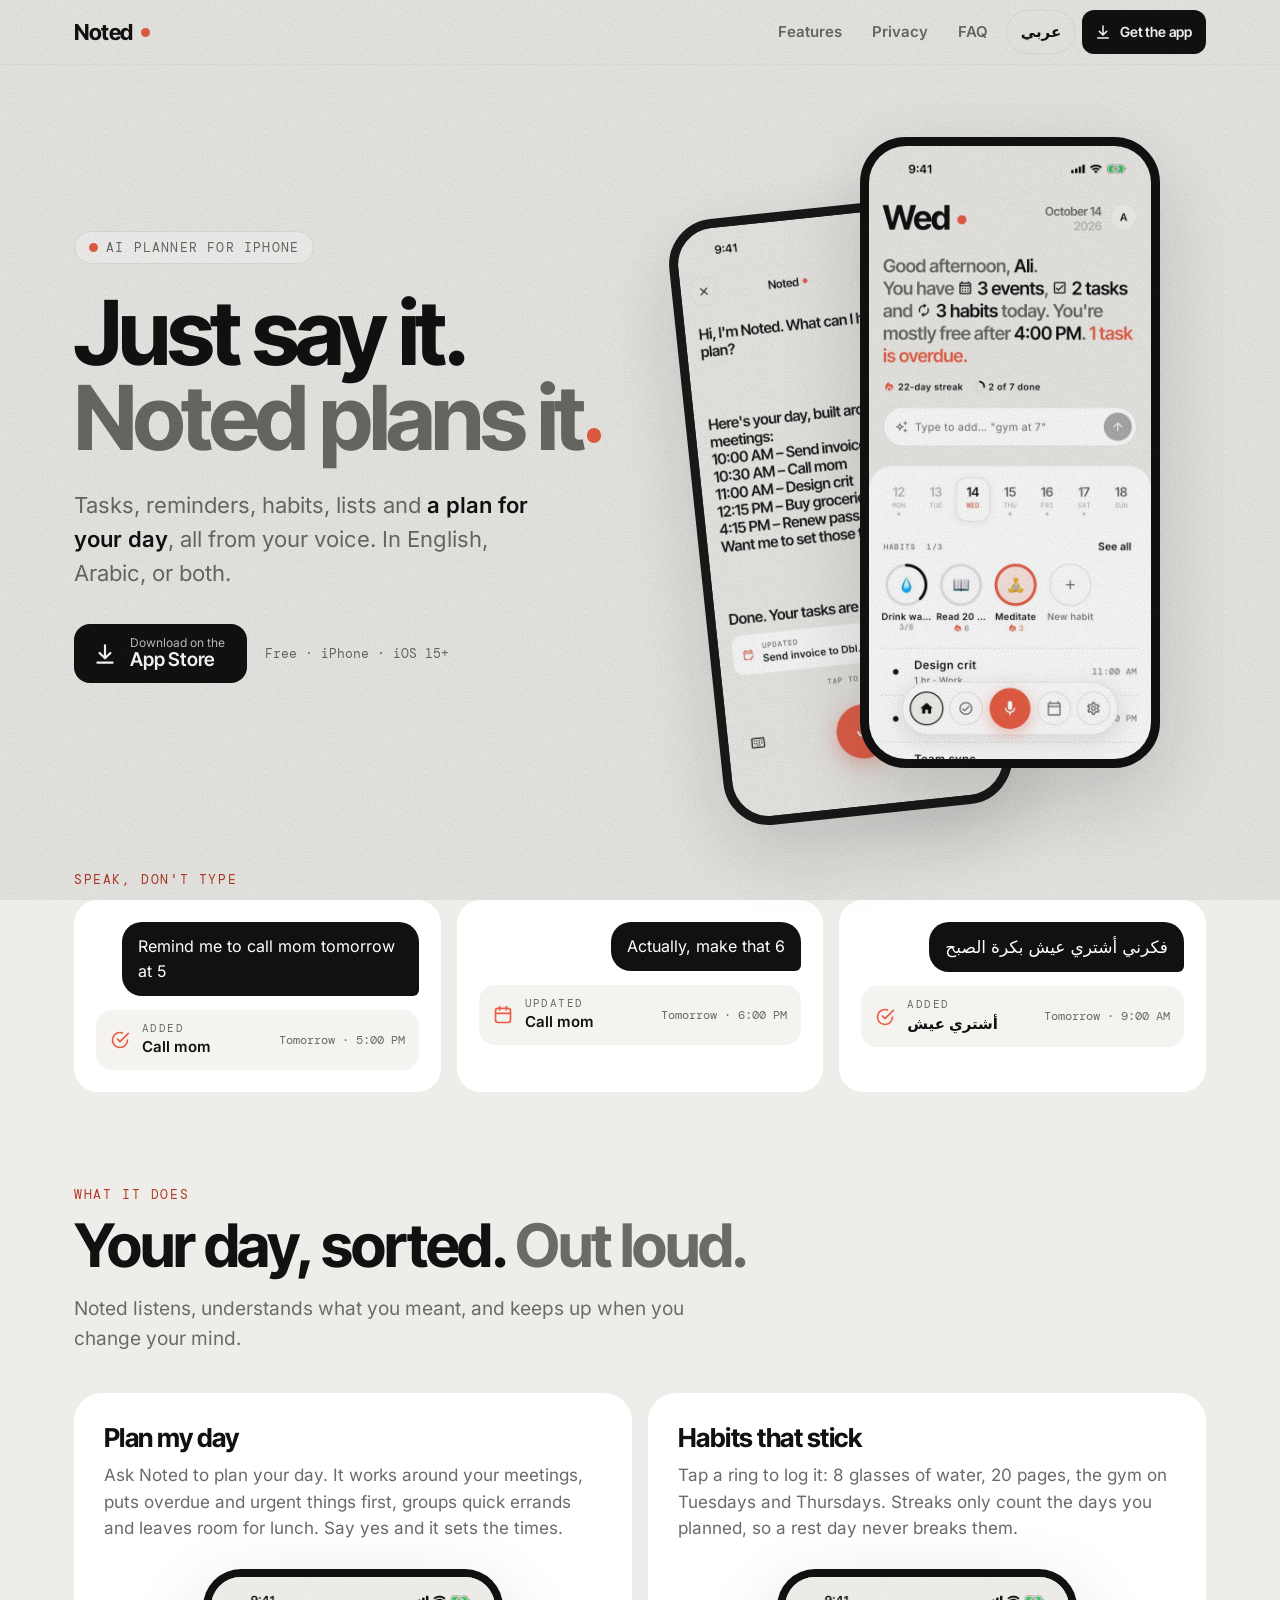
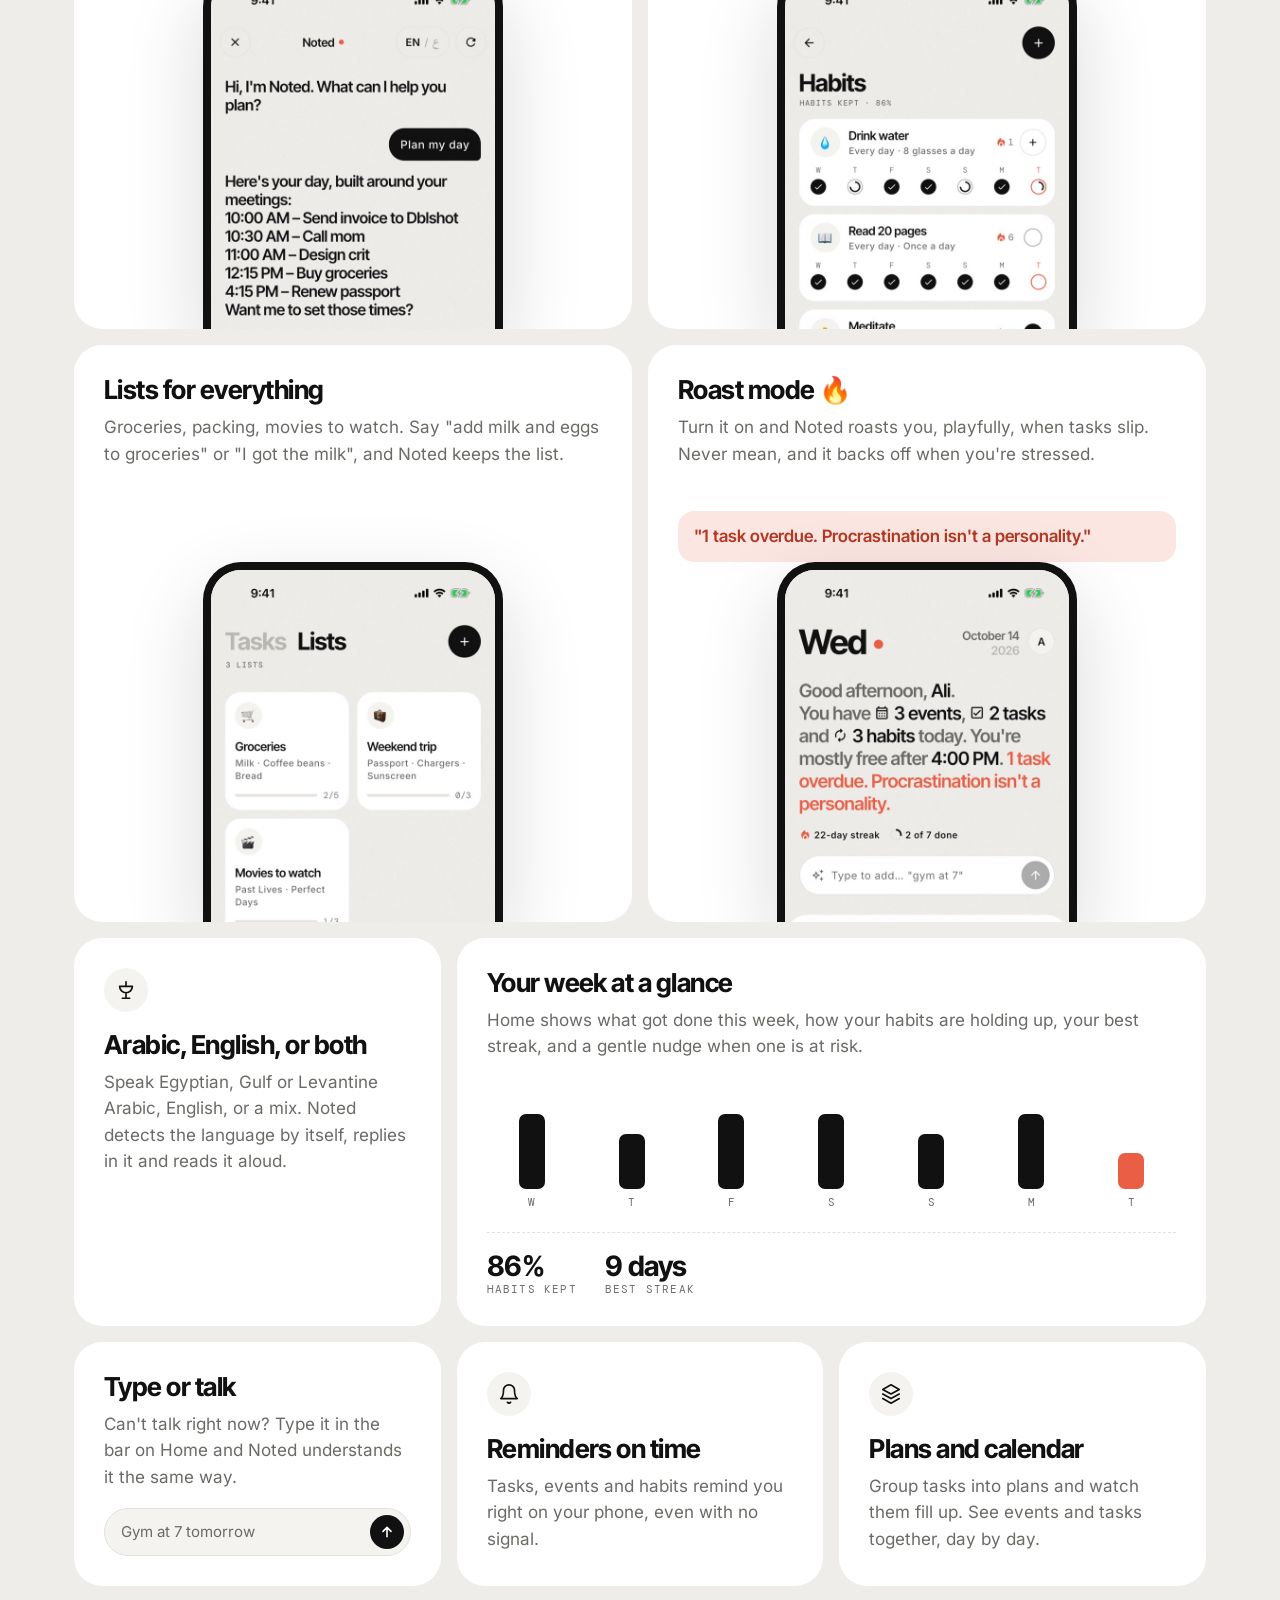
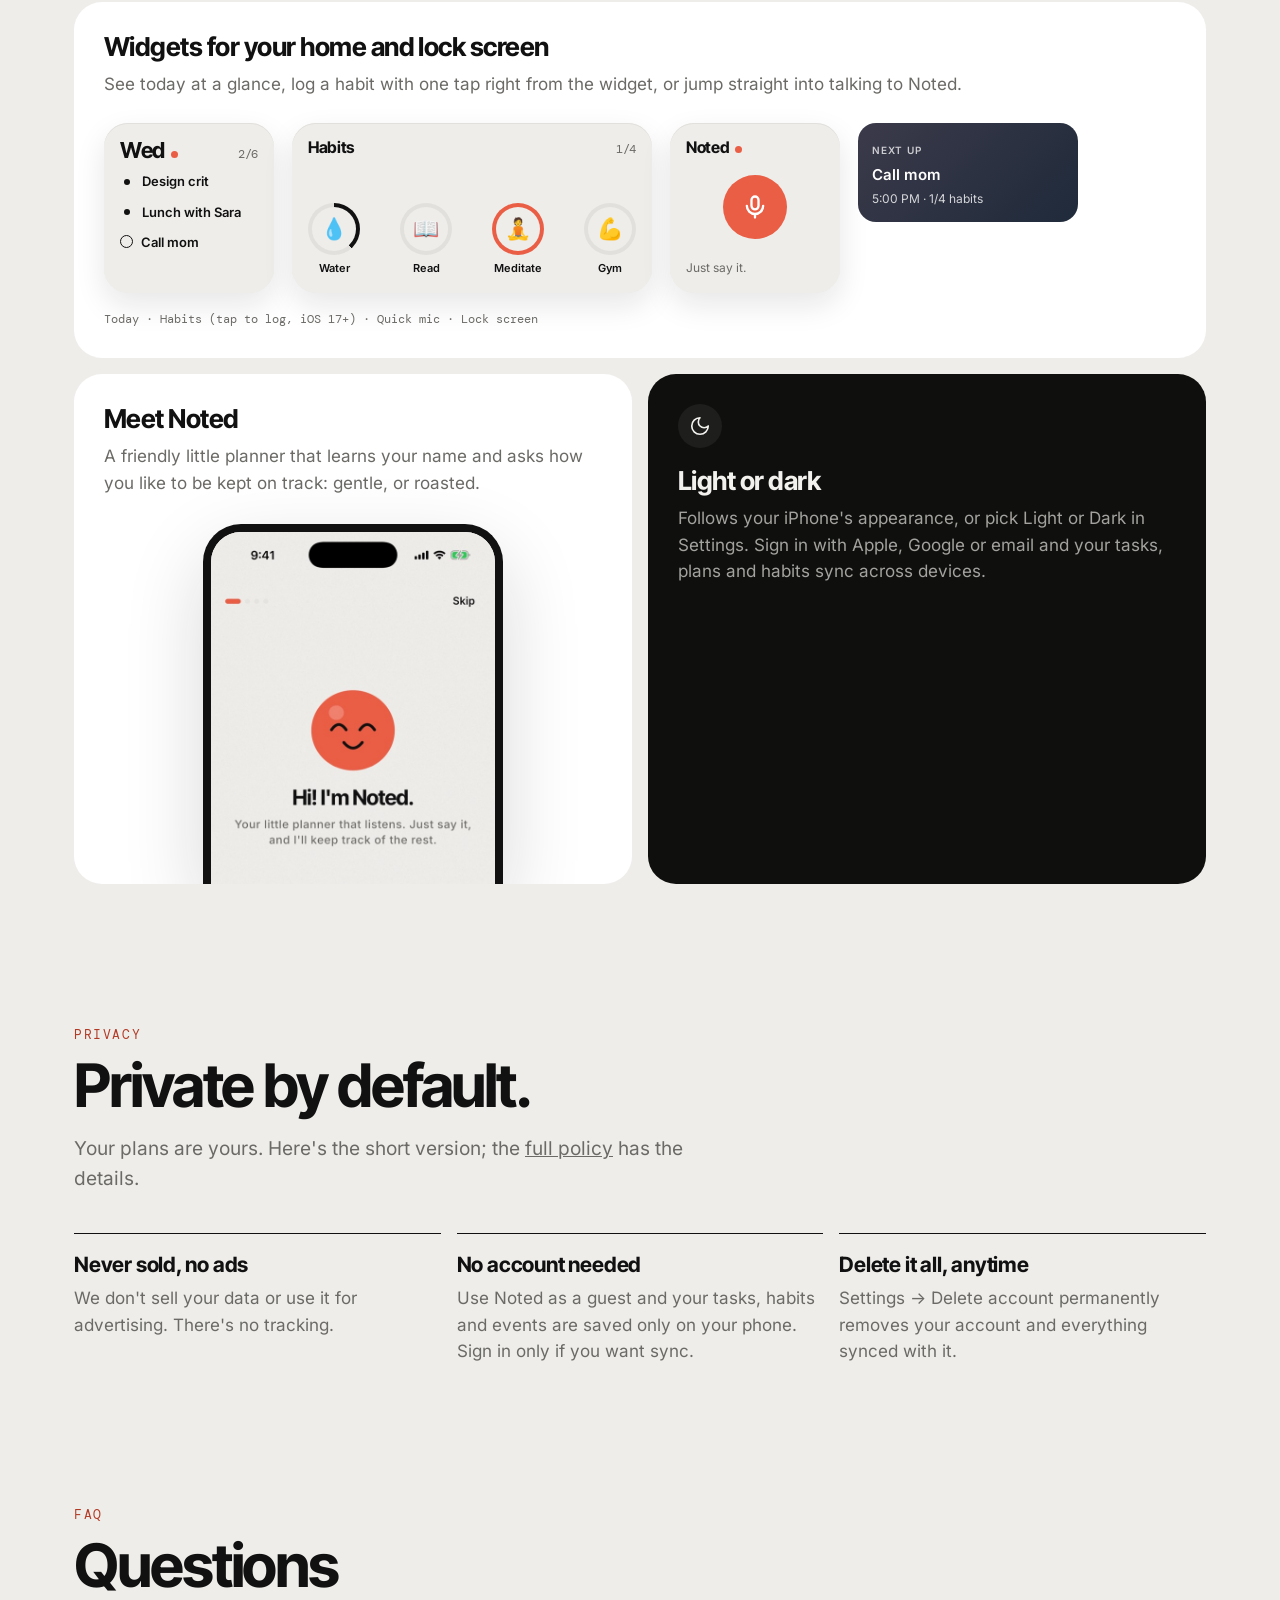
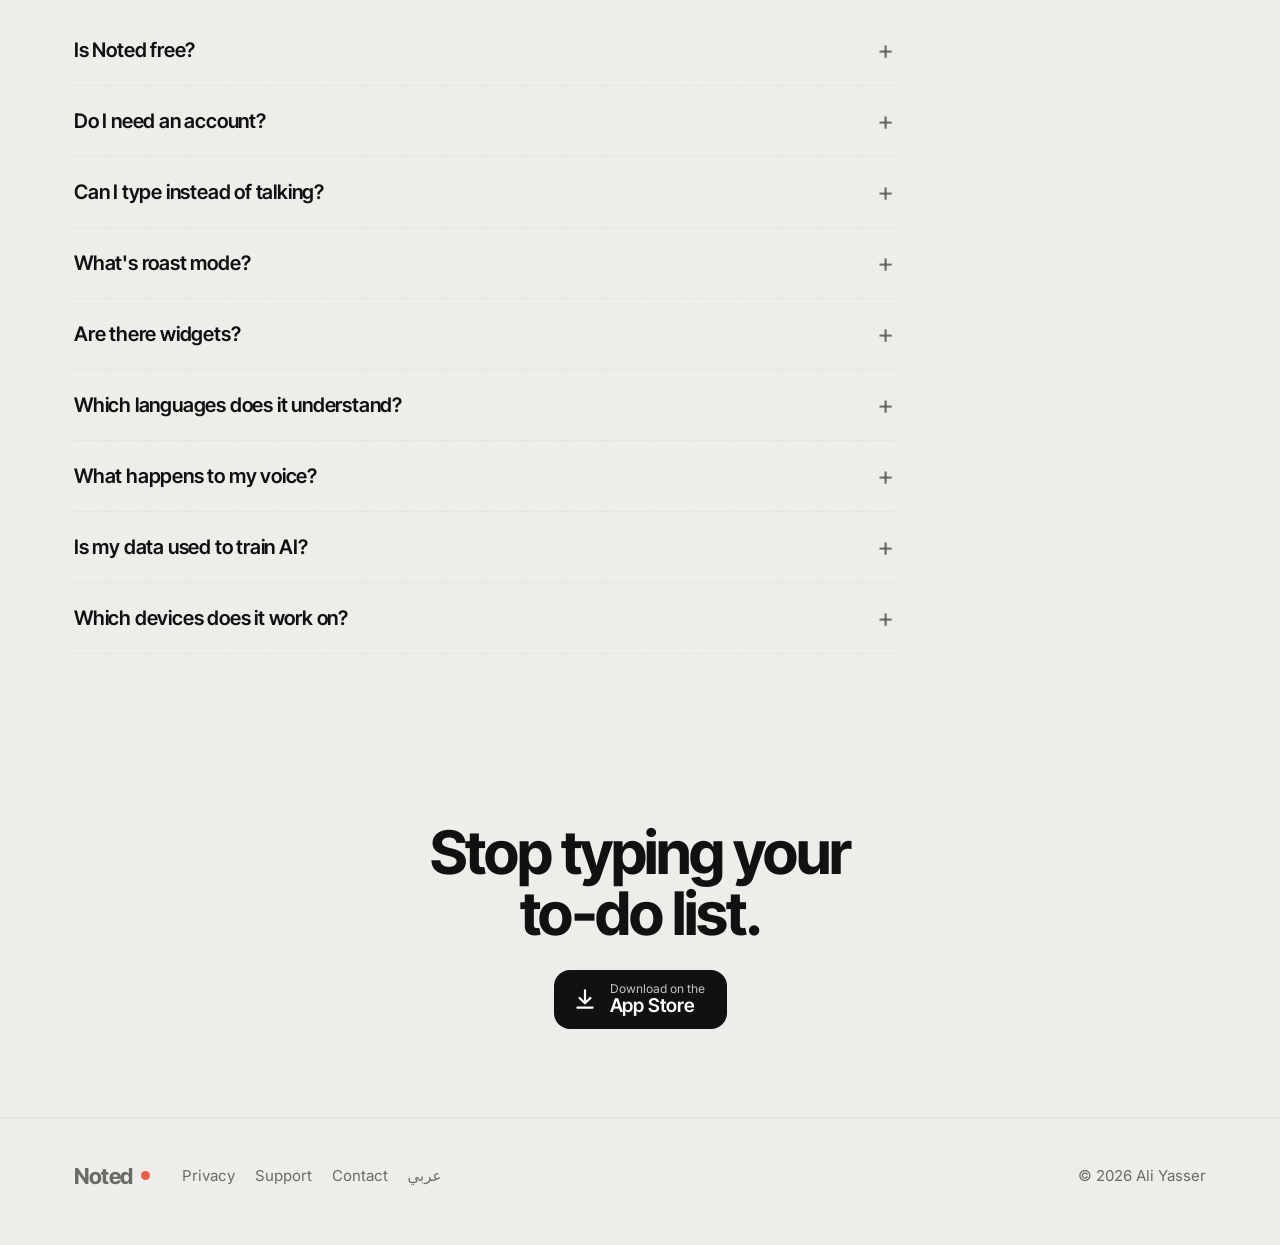
==== commit f2e9cf76: "Add lists, roast mode, type-or-talk, widgets and the welcome mascot New feature cards and screenshot" ====
--- a/index.html
+++ b/index.html
@@ -4,7 +4,7 @@
 <meta charset="utf-8">
 <meta name="viewport" content="width=device-width, initial-scale=1, viewport-fit=cover">
 <title>Noted: AI Planner &amp; Habits for iPhone</title>
-<meta name="description" content="Just say it. Noted turns your voice into tasks, reminders, habits and a plan for your day, in English or Arabic. Free on iPhone.">
+<meta name="description" content="Just say it. Noted turns your voice into tasks, reminders, habits, lists and a plan for your day, in English or Arabic. With widgets. Free on iPhone.">
 <meta name="theme-color" content="#EEEDEA" media="(prefers-color-scheme: light)">
 <meta name="theme-color" content="#0A0A0A" media="(prefers-color-scheme: dark)">
 <link rel="canonical" href="https://noted-chat.noted-chat.workers.dev/">
@@ -16,7 +16,7 @@
 <link rel="apple-touch-icon" href="/apple-touch-icon.png">
 <meta property="og:type" content="website">
 <meta property="og:title" content="Noted: Just say it. Noted plans it.">
-<meta property="og:description" content="Tasks, reminders, habits and a plan for your day, from your voice, in English or Arabic.">
+<meta property="og:description" content="Tasks, reminders, habits, lists and a plan for your day, from your voice, in English or Arabic.">
 <meta property="og:image" content="https://noted-chat.noted-chat.workers.dev/og.png">
 <meta property="og:url" content="https://noted-chat.noted-chat.workers.dev/">
 <meta name="twitter:card" content="summary_large_image">
@@ -50,7 +50,7 @@
       <div>
         <span class="pill"><span class="dot" aria-hidden="true"></span>AI planner for iPhone</span>
         <h1>Just say it.<span class="soft">Noted plans it<span class="dot" aria-hidden="true"></span></span></h1>
-        <p class="lede">Tasks, reminders, habits and <strong>a plan for your day</strong>, all from your voice. In English or Arabic.</p>
+        <p class="lede">Tasks, reminders, habits, lists and <strong>a plan for your day</strong>, all from your voice. In English, Arabic, or both.</p>
         <div class="cta">
           <a class="store" href="https://apps.apple.com/app/id6822360309">
             <svg viewBox="0 0 24 24" fill="none" stroke="currentColor" stroke-width="2" stroke-linecap="round" stroke-linejoin="round" aria-hidden="true"><path d="M12 4v12m0 0-5-5m5 5 5-5M5 20h14"/></svg>
@@ -117,10 +117,23 @@
           <div class="phone-crop"><img src="/img/4-habits.jpg" alt="The Habits screen with streaks and the last seven days for each habit" width="600" height="1304" loading="lazy"></div>
         </article>
 
+        <article class="card span-3 shot reveal">
+          <h3>Lists for everything</h3>
+          <p>Groceries, packing, movies to watch. Say "add milk and eggs to groceries" or "I got the milk", and Noted keeps the list.</p>
+          <div class="phone-crop"><img src="/img/6-lists.jpg" alt="The Lists view with Groceries, Weekend trip and Movies to watch" width="600" height="1304" loading="lazy"></div>
+        </article>
+
+        <article class="card span-3 shot reveal">
+          <h3>Roast mode 🔥</h3>
+          <p>Turn it on and Noted roasts you, playfully, when tasks slip. Never mean, and it backs off when you're stressed.</p>
+          <div class="roast-quote">"1 task overdue. Procrastination isn't a personality."</div>
+          <div class="phone-crop"><img src="/img/9-home-roast.jpg" alt="Home with a roast line about an overdue task" width="600" height="1304" loading="lazy"></div>
+        </article>
+
         <article class="card span-2 reveal">
           <div class="icon"><svg viewBox="0 0 24 24" fill="none" stroke="currentColor" stroke-width="1.8" stroke-linecap="round" stroke-linejoin="round" aria-hidden="true"><path d="M5 8h14M5 8a7 7 0 0 0 14 0M12 15v6M8 21h8"/><path d="M12 3v5"/></svg></div>
-          <h3>English and Arabic</h3>
-          <p>Speak English, or everyday Egyptian, Gulf or Levantine Arabic. Noted replies in the language you used and reads it aloud.</p>
+          <h3>Arabic, English, or both</h3>
+          <p>Speak Egyptian, Gulf or Levantine Arabic, English, or a mix. Noted detects the language by itself, replies in it and reads it aloud.</p>
         </article>
 
         <article class="card span-4 reveal">
@@ -142,6 +155,12 @@
         </article>
 
         <article class="card span-2 reveal">
+          <h3>Type or talk</h3>
+          <p>Can't talk right now? Type it in the bar on Home and Noted understands it the same way.</p>
+          <div class="type-bar" aria-hidden="true">Gym at 7 tomorrow<span class="send"><svg viewBox="0 0 24 24" fill="none" stroke="currentColor" stroke-width="2.4" stroke-linecap="round" stroke-linejoin="round" aria-hidden="true"><path d="M12 19V5m0 0-6 6m6-6 6 6"/></svg></span></div>
+        </article>
+
+        <article class="card span-2 reveal">
           <div class="icon"><svg viewBox="0 0 24 24" fill="none" stroke="currentColor" stroke-width="1.8" stroke-linecap="round" stroke-linejoin="round" aria-hidden="true"><path d="M6 8a6 6 0 1 1 12 0c0 7 3 9 3 9H3s3-2 3-9"/><path d="M10.3 21a1.94 1.94 0 0 0 3.4 0"/></svg></div>
           <h3>Reminders on time</h3>
           <p>Tasks, events and habits remind you right on your phone, even with no signal.</p>
@@ -153,22 +172,50 @@
           <p>Group tasks into plans and watch them fill up. See events and tasks together, day by day.</p>
         </article>
 
-        <article class="card span-2 dark reveal">
+
+        <article class="card span-6 reveal">
+          <h3>Widgets for your home and lock screen</h3>
+          <p>See today at a glance, log a habit with one tap right from the widget, or jump straight into talking to Noted.</p>
+          <div class="widgets" aria-hidden="true">
+            <div class="w w-small">
+              <div class="w-head">Wed<span class="dot"></span><small>2/6</small></div>
+              <div class="w-row"><i></i><span>Design crit</span></div>
+              <div class="w-row"><i></i><span>Lunch with Sara</span></div>
+              <div class="w-row"><b></b><span>Call mom</span></div>
+            </div>
+            <div class="w w-medium">
+              <div class="w-head" style="font-size:16px">Habits<small>1/4</small></div>
+              <div class="w-rings">
+                <div><span class="ring" style="--p:38"><span>💧</span></span>Water</div>
+                <div><span class="ring" style="--p:0"><span>📖</span></span>Read</div>
+                <div><span class="ring done" style="--p:100"><span>🧘</span></span>Meditate</div>
+                <div><span class="ring" style="--p:0"><span>💪</span></span>Gym</div>
+              </div>
+            </div>
+            <div class="w w-small w-mic">
+              <div class="w-head" style="font-size:16px">Noted<span class="dot"></span></div>
+              <span class="mic"><svg viewBox="0 0 24 24" fill="none" stroke="currentColor" stroke-width="2" stroke-linecap="round" stroke-linejoin="round" aria-hidden="true"><rect x="9" y="3" width="6" height="11" rx="3"/><path d="M5 11a7 7 0 0 0 14 0M12 18v3"/></svg></span>
+              <small>Just say it.</small>
+            </div>
+            <div class="w w-lock">
+              <span class="cap">NEXT UP</span>
+              <strong>Call mom</strong>
+              <span>5:00 PM · 1/4 habits</span>
+            </div>
+            <p class="caption">Today · Habits (tap to log, iOS 17+) · Quick mic · Lock screen</p>
+          </div>
+        </article>
+
+        <article class="card span-3 shot reveal">
+          <h3>Meet Noted</h3>
+          <p>A friendly little planner that learns your name and asks how you like to be kept on track: gentle, or roasted.</p>
+          <div class="phone-crop"><img src="/img/8-welcome.jpg" alt="The welcome screen with Noted's smiling mascot" width="600" height="1304" loading="lazy"></div>
+        </article>
+
+        <article class="card span-3 dark reveal">
           <div class="icon"><svg viewBox="0 0 24 24" fill="none" stroke="currentColor" stroke-width="1.8" stroke-linecap="round" stroke-linejoin="round" aria-hidden="true"><path d="M12 3a6 6 0 0 0 9 9 9 9 0 1 1-9-9Z"/></svg></div>
           <h3>Light or dark</h3>
           <p>Follows your iPhone's appearance, or pick Light or Dark in Settings. Sign in with Apple, Google or email and your tasks, plans and habits sync across devices.</p>
-        </article>
-
-        <article class="card span-6 reveal">
-          <h3>Rings that fill as you go</h3>
-          <p>Every habit is a ring on Home. Tap to add one more glass, page or set; it turns coral when you hit your goal.</p>
-          <div class="rings" aria-hidden="true">
-            <div class="ring" style="--p:38"><span>💧</span></div>
-            <div class="ring" style="--p:0"><span>📖</span></div>
-            <div class="ring done" style="--p:100"><span>🧘</span></div>
-            <div class="ring" style="--p:0"><span>💪</span></div>
-            <div class="ring" style="--p:70"><span>🥗</span></div>
-          </div>
         </article>
       </div>
     </div>
@@ -210,12 +257,24 @@
           <p>No. Continue without an account and your tasks, habits and events are saved only on this phone (chat messages still go to the assistant). Sign in with Apple, Google or email when you want them synced across devices.</p>
         </details>
         <details>
+          <summary><span>Can I type instead of talking?</span></summary>
+          <p>Yes. Use the "Type to add" bar on Home, or the keyboard button in the chat. Noted understands typed messages exactly like spoken ones.</p>
+        </details>
+        <details>
+          <summary><span>What's roast mode?</span></summary>
+          <p>An optional, playful mode where Noted teases you about overdue tasks and missed habits, on Home, in reminders and in chat. It's about your to-do list only, never you, and you can switch it off in Settings anytime.</p>
+        </details>
+        <details>
+          <summary><span>Are there widgets?</span></summary>
+          <p>Yes, on iOS 16 and later: Today, Habits (tap a ring to log it, on iOS 17 and later), Quick mic, and Next up for the lock screen. Long-press your home screen, tap +, and search for Noted.</p>
+        </details>
+        <details>
           <summary><span>Which languages does it understand?</span></summary>
-          <p>English and Arabic, including everyday Egyptian, Gulf and Levantine dialects. Switch the mic between EN and ع in the chat. The app's menus and buttons are in English for now.</p>
-        </details>
-        <details>
-          <summary><span>Is my voice recorded?</span></summary>
-          <p>No. Your iPhone's speech recognition turns your voice into text (as with any dictation, Apple may process it to do this), and Noted never stores audio. The assistant only receives text: your recent chat and, if Cognitive Memory is on, your tasks, events and habits so it can find and change them.</p>
+          <p>English and Arabic, including everyday Egyptian, Gulf and Levantine dialects, and a mix of both. In Auto (the default) Noted detects the language for you; you can also pin English or Arabic in the chat or in Settings. The app's menus and buttons are in English for now.</p>
+        </details>
+        <details>
+          <summary><span>What happens to my voice?</span></summary>
+          <p>In Auto, your short recording is sent securely to be transcribed (that's how Noted detects Arabic or English) and the audio is not stored. If you pin English or Arabic, your iPhone's own speech recognition is used instead. The assistant itself only receives text: your recent chat and, if Cognitive Memory is on, your tasks, events, lists and habits so it can find and change them.</p>
         </details>
         <details>
           <summary><span>Is my data used to train AI?</span></summary>
--- a/styles.css
+++ b/styles.css
@@ -323,3 +323,41 @@
 [lang="ar"] h1, [lang="ar"] h2, [lang="ar"] h3, [lang="ar"] .card h3, [lang="ar"] .promise h3,
 [lang="ar"] .faq summary, [lang="ar"] .stats strong, [lang="ar"] .hero h1 { letter-spacing: 0; }
 [lang="ar"] .receipt .when, [lang="ar"] .bars b { font-family: var(--arabic); letter-spacing: 0; font-size: 13px; }
+
+/* ── Widgets showcase ──────────────────────────────── */
+.widgets { display: flex; flex-wrap: wrap; gap: 18px; align-items: flex-start; margin-top: 26px; }
+.w { border-radius: 24px; padding: 16px; background: var(--bg); color: var(--ink); box-shadow: 0 1px 0 var(--line) inset, 0 12px 30px rgba(17,17,17,.10); }
+.w-small { width: 170px; height: 170px; display: flex; flex-direction: column; }
+.w-medium { width: 360px; max-width: 100%; height: 170px; display: flex; flex-direction: column; }
+.w-head { display: flex; align-items: baseline; gap: 6px; font: 700 22px/1 var(--display); letter-spacing: -0.02em; }
+.w-head .dot { width: 7px; height: 7px; }
+.w-head small { margin-inline-start: auto; font: 500 12px/1 var(--mono); color: var(--ink-soft); }
+.w-row { display: flex; align-items: center; gap: 8px; margin-top: 10px; font-weight: 600; font-size: 13px; white-space: nowrap; overflow: hidden; }
+.w-row i { width: 6px; height: 6px; border-radius: 50%; background: var(--ink); flex: none; margin: 0 4px; }
+.w-row b { width: 13px; height: 13px; border-radius: 50%; border: 1.5px solid var(--ink); flex: none; }
+.w-row span { overflow: hidden; text-overflow: ellipsis; }
+.w-row em { margin-inline-start: auto; font: normal 11px/1 var(--mono); color: var(--ink-soft); }
+.w-rings { display: flex; justify-content: space-between; margin-top: auto; }
+.w-rings div { display: flex; flex-direction: column; align-items: center; gap: 5px; font-size: 11px; font-weight: 600; }
+.w-rings .ring { width: 52px; height: 52px; font-size: 21px; }
+.w-rings .ring::before { inset: 4px; background: var(--bg); }
+.w-mic { background: var(--bg); justify-content: space-between; }
+.w-mic .mic { width: 64px; height: 64px; border-radius: 50%; background: var(--accent); align-self: center; display: grid; place-items: center; }
+.w-mic .mic svg { width: 28px; height: 28px; color: #fff; }
+.w-mic small { font-size: 12px; color: var(--ink-soft); }
+.w-lock { width: 220px; padding: 12px 14px; border-radius: 18px; background: linear-gradient(135deg, #3b3a4a, #1f2a3a); color: #fff; box-shadow: none; }
+.w-lock .cap { font: 600 10px/1 var(--body); letter-spacing: .8px; opacity: .75; }
+.w-lock strong { display: block; font: 700 15px/1.2 var(--body); margin-top: 4px; }
+.w-lock span { font-size: 12px; opacity: .8; }
+.widgets .caption { flex-basis: 100%; font: 400 12px/1.4 var(--mono); color: var(--ink-soft); }
+[lang="ar"] .widgets .caption { font-family: var(--arabic); font-size: 13px; }
+@media (max-width: 420px) { .w-medium { width: 100%; } .w-rings .ring { width: 46px; height: 46px; font-size: 19px; } }
+
+/* Roast line sample, like Home's coral note. */
+.roast-quote { margin-top: 16px; padding: 14px 16px; border-radius: 16px; background: var(--accent-soft); color: var(--accent-text); font: 600 17px/1.35 var(--display); }
+[lang="ar"] .roast-quote { font-family: var(--arabic-display); }
+
+/* Quick-add bar sample. */
+.type-bar { margin-top: 18px; display: flex; align-items: center; gap: 10px; padding: 6px 6px 6px 16px; border-radius: 999px; background: var(--surface-alt); border: 1.2px solid var(--line); color: var(--ink-soft); font-size: 15px; }
+.type-bar .send { margin-inline-start: auto; width: 34px; height: 34px; border-radius: 50%; background: var(--ink); display: grid; place-items: center; flex: none; }
+.type-bar .send svg { width: 16px; height: 16px; color: var(--on-ink); }
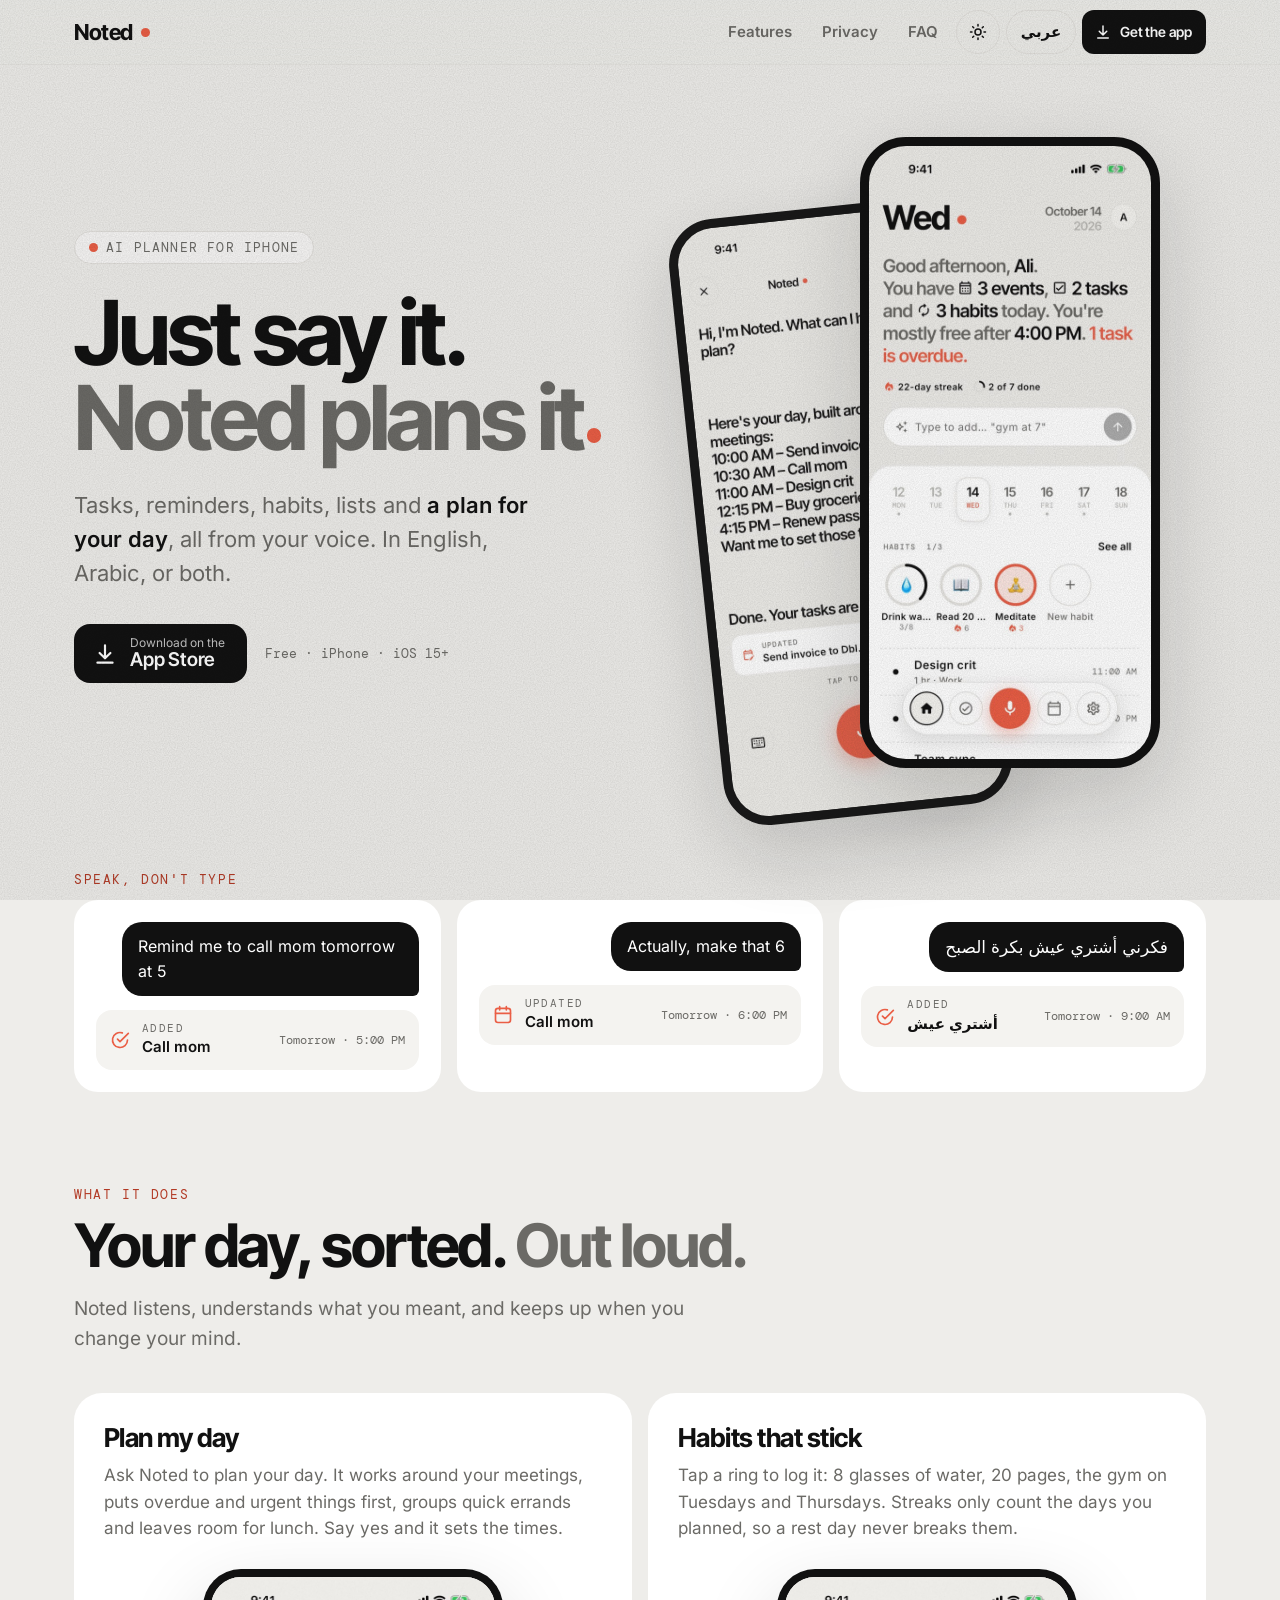
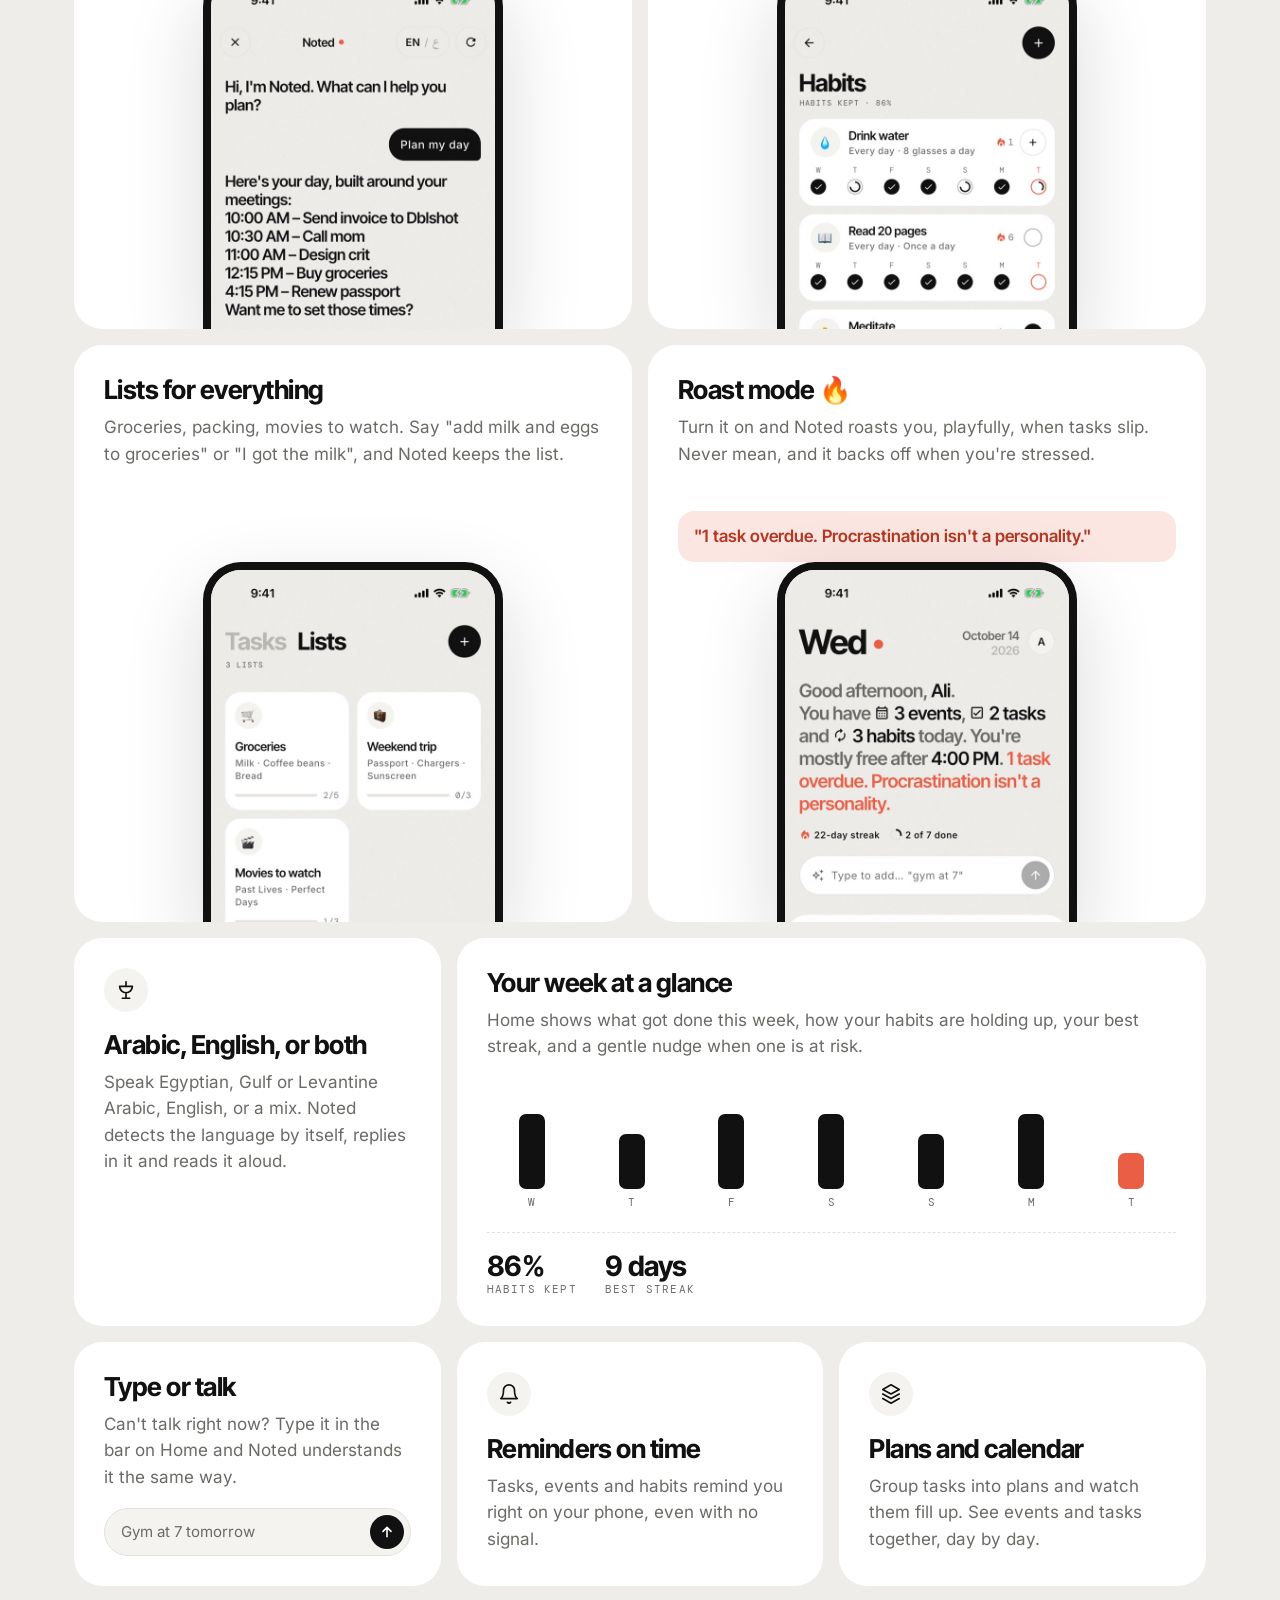
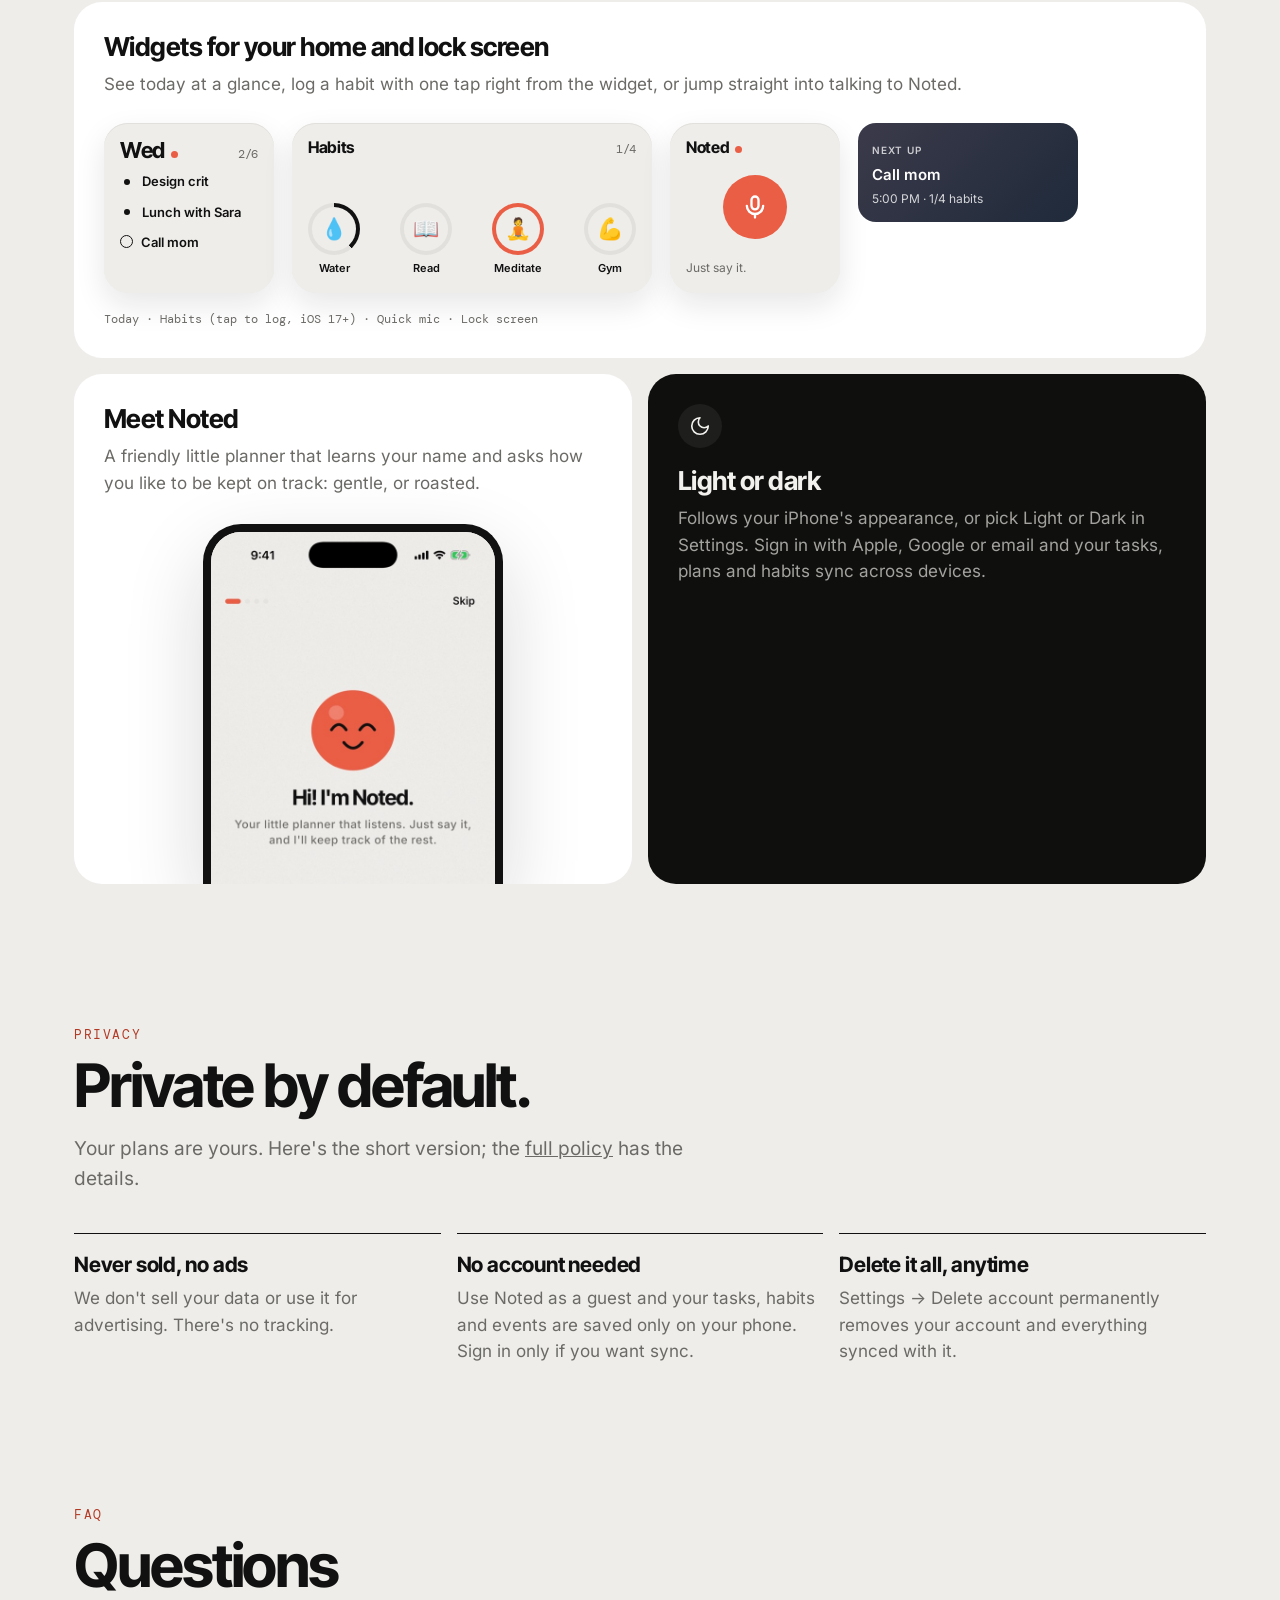
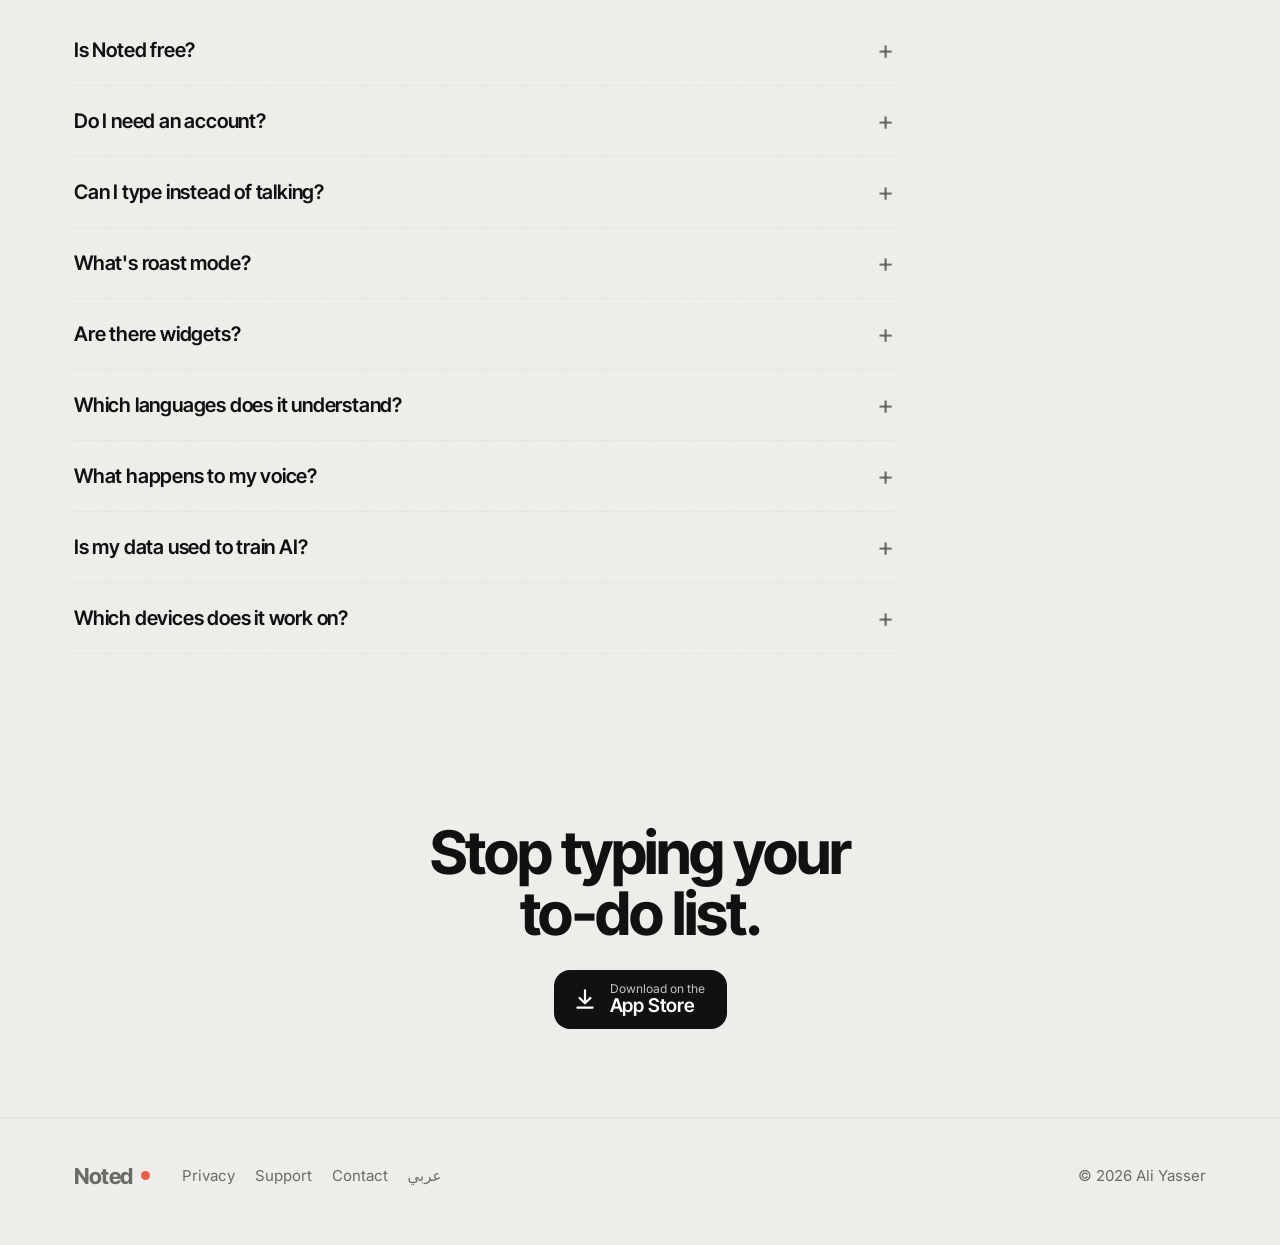
==== commit 02bc6463: "Add a Light/Dark switch to every page Follows the device by default; the header button picks Light o" ====
--- a/index.html
+++ b/index.html
@@ -23,7 +23,14 @@
 <meta name="apple-itunes-app" content="app-id=6822360309">
 <link rel="preload" href="/fonts/InterTight-Bold.woff2" as="font" type="font/woff2" crossorigin>
 <link rel="stylesheet" href="/styles.css">
-<script>document.documentElement.classList.add('js')</script>
+<script>
+  // Saved Light/Dark choice, applied before the page draws.
+  (function () {
+    var d = document.documentElement;
+    try { var t = localStorage.getItem('theme'); if (t === 'light' || t === 'dark') d.setAttribute('data-theme', t); } catch (e) {}
+    d.classList.add('js');
+  })();
+</script>
 </head>
 <body>
 <a class="skip" href="#main">Skip to content</a>
@@ -35,6 +42,7 @@
       <a class="link" href="#features">Features</a>
       <a class="link" href="#privacy">Privacy</a>
       <a class="link" href="#faq">FAQ</a>
+      <button class="theme" type="button" aria-label="Switch light or dark" title="Switch light or dark"><svg class="sun" viewBox="0 0 24 24" fill="none" stroke="currentColor" stroke-width="2" stroke-linecap="round" aria-hidden="true"><circle cx="12" cy="12" r="4"/><path d="M12 2v2M12 20v2M4.9 4.9l1.4 1.4M17.7 17.7l1.4 1.4M2 12h2M20 12h2M4.9 19.1l1.4-1.4M17.7 6.3l1.4-1.4"/></svg><svg class="moon" viewBox="0 0 24 24" fill="none" stroke="currentColor" stroke-width="2" stroke-linecap="round" stroke-linejoin="round" aria-hidden="true"><path d="M12 3a6 6 0 0 0 9 9 9 9 0 1 1-9-9Z"/></svg></button>
       <a class="lang" href="/ar" hreflang="ar" lang="ar"><span class="ar-text">عربي</span></a>
       <a class="store small" href="https://apps.apple.com/app/id6822360309">
         <svg viewBox="0 0 24 24" fill="none" stroke="currentColor" stroke-width="2" stroke-linecap="round" stroke-linejoin="round" aria-hidden="true"><path d="M12 4v12m0 0-5-5m5 5 5-5M5 20h14"/></svg>
@@ -61,7 +69,7 @@
       </div>
       <div class="stage" aria-hidden="true">
         <div class="phone back"><img src="/img/2-chat-plan.jpg" alt="" width="600" height="1304" loading="eager"></div>
-        <div class="phone front"><picture><source media="(prefers-color-scheme: dark)" srcset="/img/5-home-dark.jpg"><img src="/img/1-home.jpg" alt="" width="600" height="1304" loading="eager" fetchpriority="high"></picture></div>
+        <div class="phone front"><img class="only-light" src="/img/1-home.jpg" alt="" width="600" height="1304" loading="eager" fetchpriority="high"><img class="only-dark" src="/img/5-home-dark.jpg" alt="" width="600" height="1304" loading="lazy"></div>
       </div>
     </div>
   </section>
@@ -325,5 +333,20 @@
     els.forEach(function (e) { io.observe(e); });
   })();
 </script>
+<script>
+  // Light/Dark switch: flips the current look and remembers it.
+  (function () {
+    var d = document.documentElement, btn = document.querySelector('.theme');
+    if (!btn) return;
+    btn.addEventListener('click', function () {
+      var dark = d.getAttribute('data-theme') ? d.getAttribute('data-theme') === 'dark'
+        : window.matchMedia('(prefers-color-scheme: dark)').matches;
+      var next = dark ? 'light' : 'dark';
+      d.setAttribute('data-theme', next);
+      try { localStorage.setItem('theme', next); } catch (e) {}
+      document.querySelectorAll('meta[name="theme-color"]').forEach(function (m) { m.setAttribute('content', next === 'dark' ? '#0A0A0A' : '#EEEDEA'); });
+    });
+  })();
+</script>
 </body>
 </html>
--- a/styles.css
+++ b/styles.css
@@ -34,8 +34,7 @@
 }
 
 @media (prefers-color-scheme: dark) {
-  :root {
-    --bg: #0A0A0A;
+  :root:not([data-theme="light"]) { --bg: #0A0A0A;
     --surface: #161615;
     --surface-alt: #1E1E1C;
     --ink: #F2F1EE;
@@ -46,9 +45,20 @@
     --accent-text: #EA5E45;
     --on-ink: #111111;
     --grain: 0.12;
-    --shadow: 0 30px 80px rgba(0, 0, 0, 0.6);
-  }
-}
+    --shadow: 0 30px 80px rgba(0, 0, 0, 0.6); }
+}
+:root[data-theme="dark"] { --bg: #0A0A0A;
+    --surface: #161615;
+    --surface-alt: #1E1E1C;
+    --ink: #F2F1EE;
+    --ink-soft: #A3A29E;
+    --muted: #55544F;
+    --line: #2A2A28;
+    --accent-soft: #3A1E18;
+    --accent-text: #EA5E45;
+    --on-ink: #111111;
+    --grain: 0.12;
+    --shadow: 0 30px 80px rgba(0, 0, 0, 0.6); }
 
 * { box-sizing: border-box; }
 html { -webkit-text-size-adjust: 100%; scroll-behavior: smooth; }
@@ -78,7 +88,10 @@
   mix-blend-mode: multiply;
   background-image: url("data:image/svg+xml,%3Csvg xmlns='http://www.w3.org/2000/svg' width='160' height='160'%3E%3Cfilter id='n'%3E%3CfeTurbulence type='fractalNoise' baseFrequency='.85' numOctaves='2' stitchTiles='stitch'/%3E%3CfeColorMatrix values='0 0 0 0 0 0 0 0 0 0 0 0 0 0 0 0 0 0 .55 0'/%3E%3C/filter%3E%3Crect width='160' height='160' filter='url(%23n)'/%3E%3C/svg%3E");
 }
-@media (prefers-color-scheme: dark) { body::before { mix-blend-mode: screen; } }
+@media (prefers-color-scheme: dark) {
+  :root:not([data-theme="light"]) body::before { mix-blend-mode: screen; }
+}
+:root[data-theme="dark"] body::before { mix-blend-mode: screen; }
 
 [lang="ar"] body { font-family: var(--arabic); }
 [lang="ar"] h1, [lang="ar"] h2, [lang="ar"] h3, [lang="ar"] .faq summary, [lang="ar"] .stats strong { font-family: var(--arabic-display); }
@@ -157,7 +170,10 @@
   position: absolute; width: 290px; border-radius: 46px; overflow: hidden;
   border: 9px solid #111; background: #111; box-shadow: var(--shadow);
 }
-@media (prefers-color-scheme: dark) { .phone { border-color: #2a2a28; } }
+@media (prefers-color-scheme: dark) {
+  :root:not([data-theme="light"]) .phone { border-color: #2a2a28; }
+}
+:root[data-theme="dark"] .phone { border-color: #2a2a28; }
 .phone img { width: 100%; height: auto; }
 .stage .front { inset-inline-start: 50%; top: 0; transform: translateX(-38%); z-index: 2; width: 300px; }
 .stage .back { inset-inline-start: 50%; top: 70px; transform: translateX(-96%) rotate(-6deg); opacity: .96; }
@@ -229,16 +245,22 @@
   margin: auto auto 0; width: min(300px, 80%); border-radius: 38px 38px 0 0; overflow: hidden;
   border: 8px solid #111; border-bottom: 0; height: 360px; box-shadow: var(--shadow);
 }
-@media (prefers-color-scheme: dark) { .card.shot .phone-crop { border-color: #2a2a28; } }
+@media (prefers-color-scheme: dark) {
+  :root:not([data-theme="light"]) .card.shot .phone-crop { border-color: #2a2a28; }
+}
+:root[data-theme="dark"] .card.shot .phone-crop { border-color: #2a2a28; }
 .card.shot .phone-crop img { width: 100%; }
 .card.dark { background: #0F0F0E; color: #F2F1EE; }
 .card.dark p { color: #A3A29E; }
 .card.dark .icon { background: #1E1E1C; }
 @media (prefers-color-scheme: dark) {
-  .card.dark { background: #F2F1EE; color: #111; }
-  .card.dark p { color: #6B6A66; }
-  .card.dark .icon { background: #E2E0DC; }
-}
+  :root:not([data-theme="light"]) .card.dark { background: #F2F1EE; color: #111; }
+  :root:not([data-theme="light"]) .card.dark p { color: #6B6A66; }
+  :root:not([data-theme="light"]) .card.dark .icon { background: #E2E0DC; }
+}
+:root[data-theme="dark"] .card.dark { background: #F2F1EE; color: #111; }
+:root[data-theme="dark"] .card.dark p { color: #6B6A66; }
+:root[data-theme="dark"] .card.dark .icon { background: #E2E0DC; }
 
 .bars { display: flex; align-items: flex-end; gap: 10px; height: 120px; margin-top: 28px; }
 .bars div { flex: 1; display: flex; flex-direction: column; align-items: center; gap: 8px; height: 100%; justify-content: flex-end; }
@@ -361,3 +383,25 @@
 .type-bar { margin-top: 18px; display: flex; align-items: center; gap: 10px; padding: 6px 6px 6px 16px; border-radius: 999px; background: var(--surface-alt); border: 1.2px solid var(--line); color: var(--ink-soft); font-size: 15px; }
 .type-bar .send { margin-inline-start: auto; width: 34px; height: 34px; border-radius: 50%; background: var(--ink); display: grid; place-items: center; flex: none; }
 .type-bar .send svg { width: 16px; height: 16px; color: var(--on-ink); }
+
+/* Theme switch in the header: Light / Dark, remembered per visitor. */
+.theme { width: 44px; height: 44px; border-radius: 50%; border: 1.2px solid var(--line); background: transparent; color: var(--ink); display: inline-grid; place-items: center; cursor: pointer; padding: 0; }
+.theme:hover { border-color: var(--ink-soft); }
+.theme svg { width: 18px; height: 18px; }
+.theme .moon { display: none; }
+:root[data-theme="dark"] .theme .sun { display: none; }
+:root[data-theme="dark"] .theme .moon { display: block; }
+@media (prefers-color-scheme: dark) {
+  :root:not([data-theme="light"]) .theme .sun { display: none; }
+  :root:not([data-theme="light"]) .theme .moon { display: block; }
+}
+/* The hero phone shows the app in the matching theme. */
+.only-dark { display: none !important; }
+:root[data-theme="dark"] .only-dark { display: block !important; }
+:root[data-theme="dark"] .only-light { display: none !important; }
+@media (prefers-color-scheme: dark) {
+  :root:not([data-theme="light"]) .only-dark { display: block !important; }
+  :root:not([data-theme="light"]) .only-light { display: none !important; }
+}
+:root[data-theme="light"] { color-scheme: light; }
+:root[data-theme="dark"] { color-scheme: dark; }
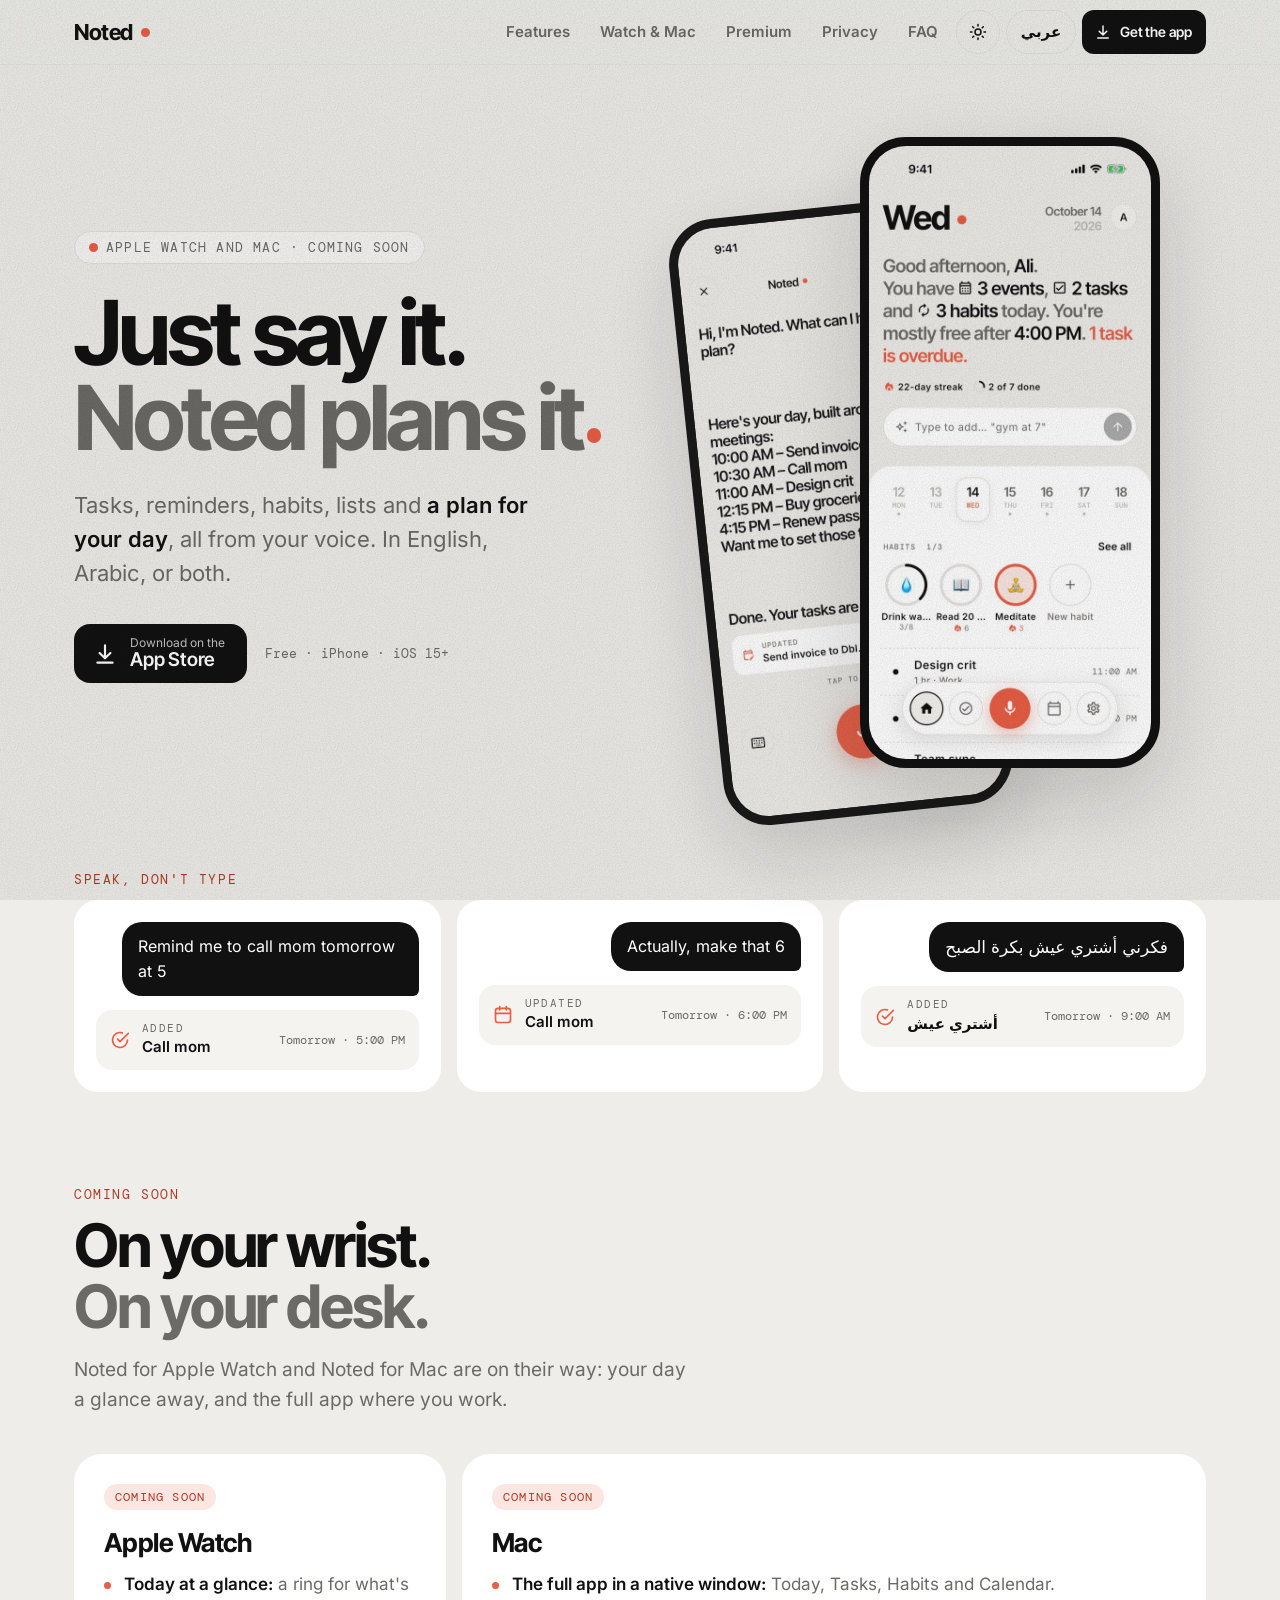
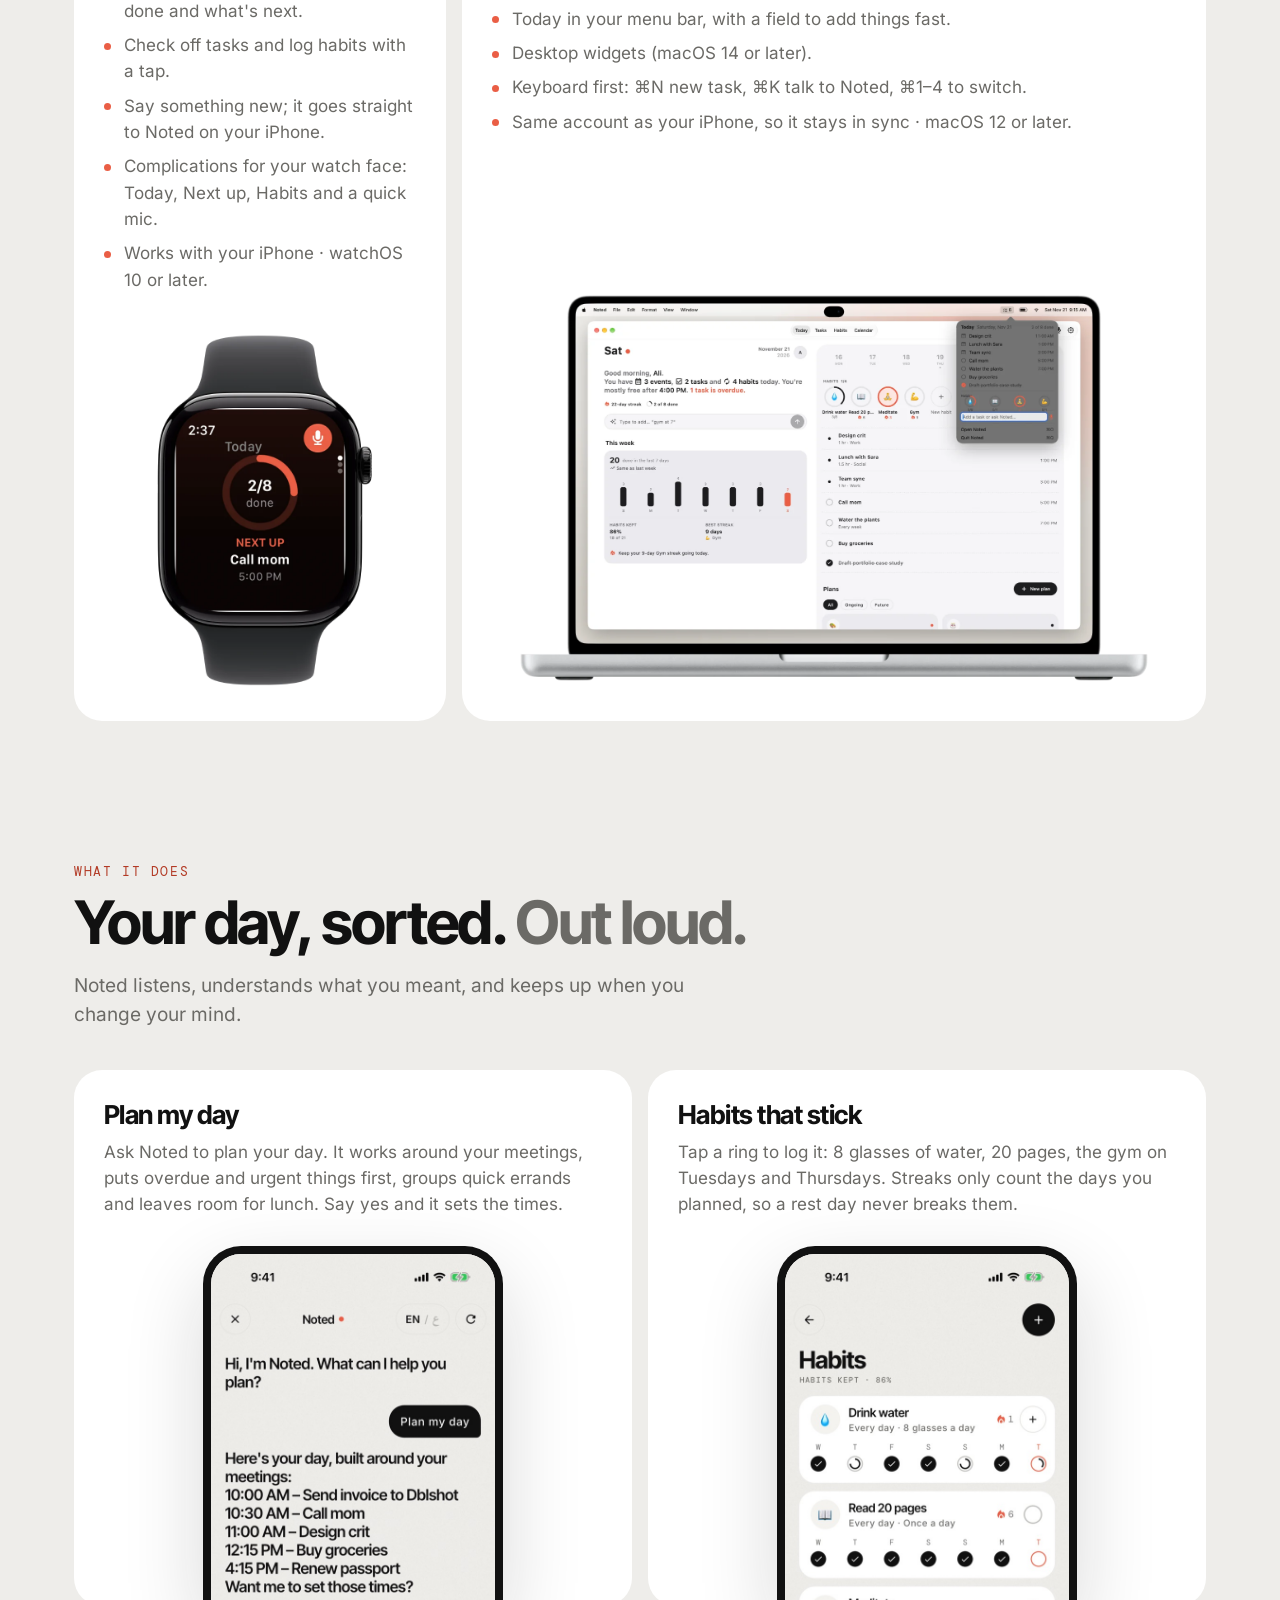
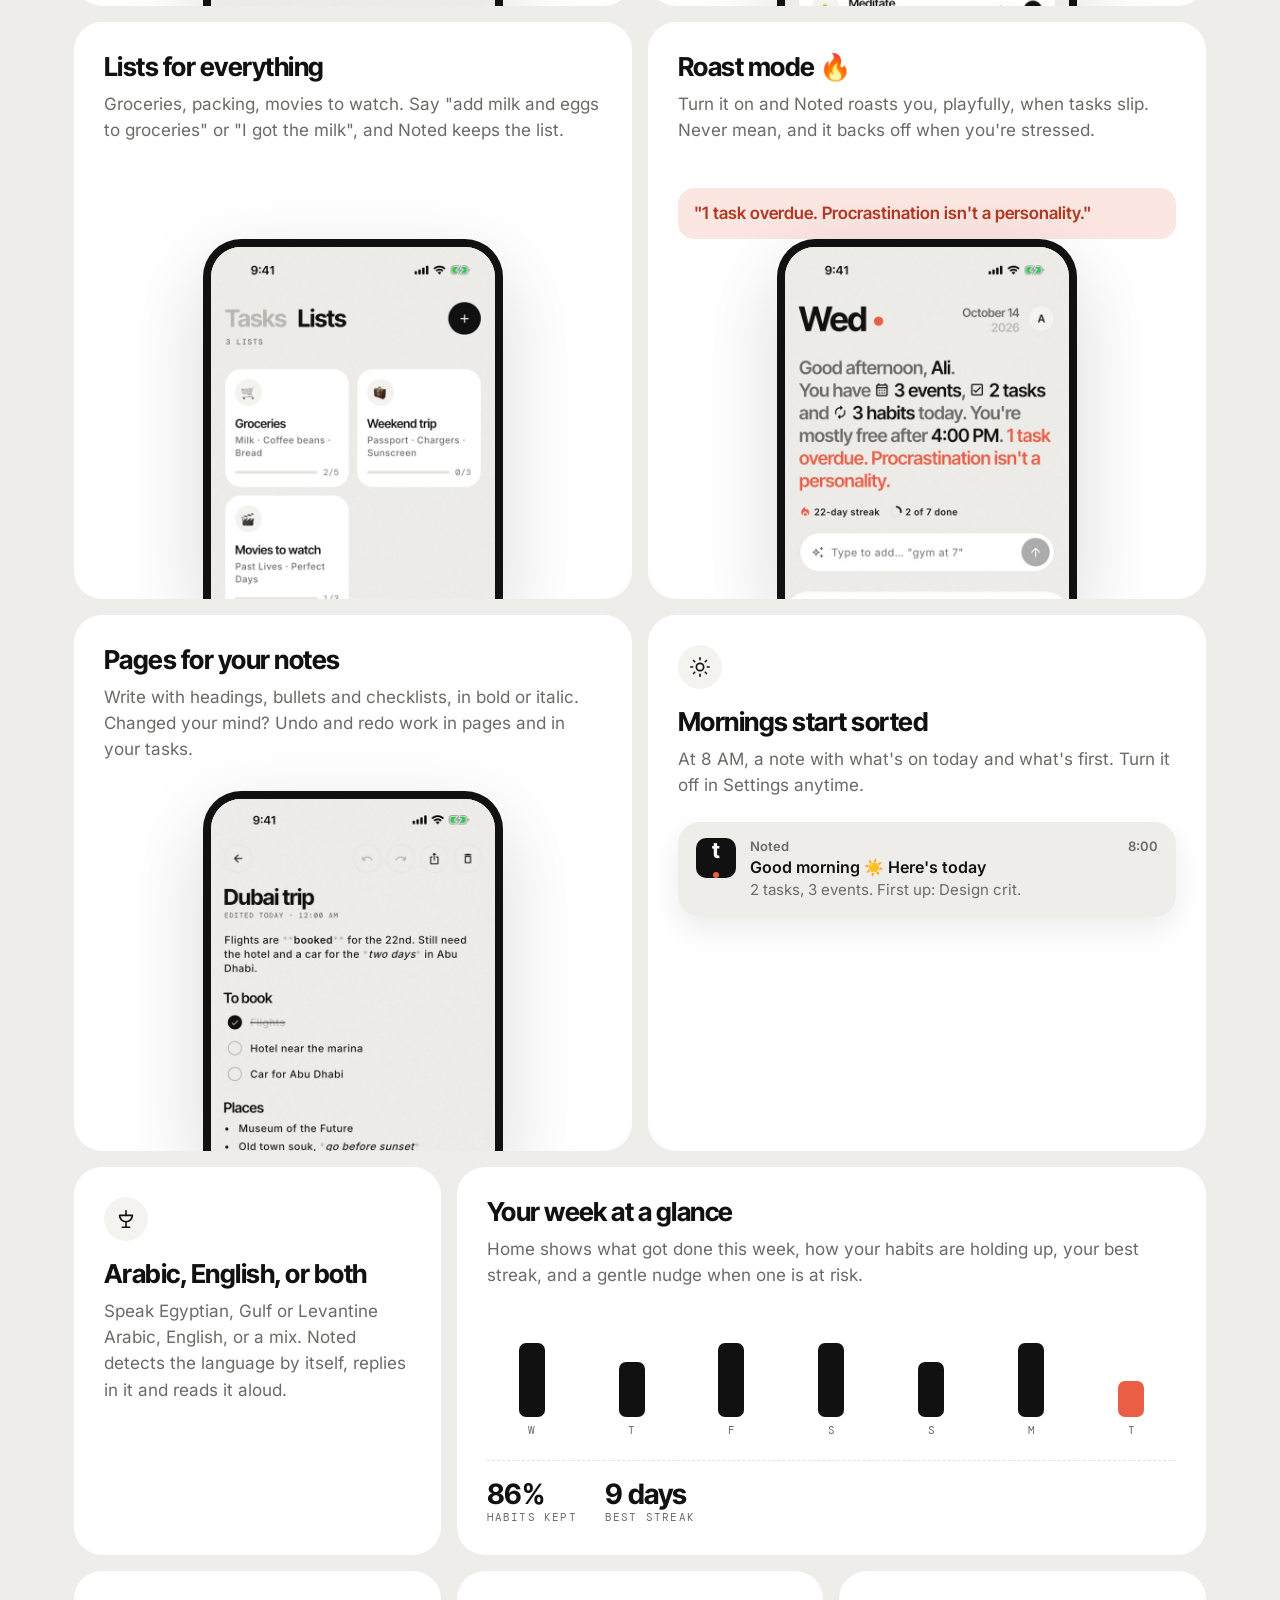
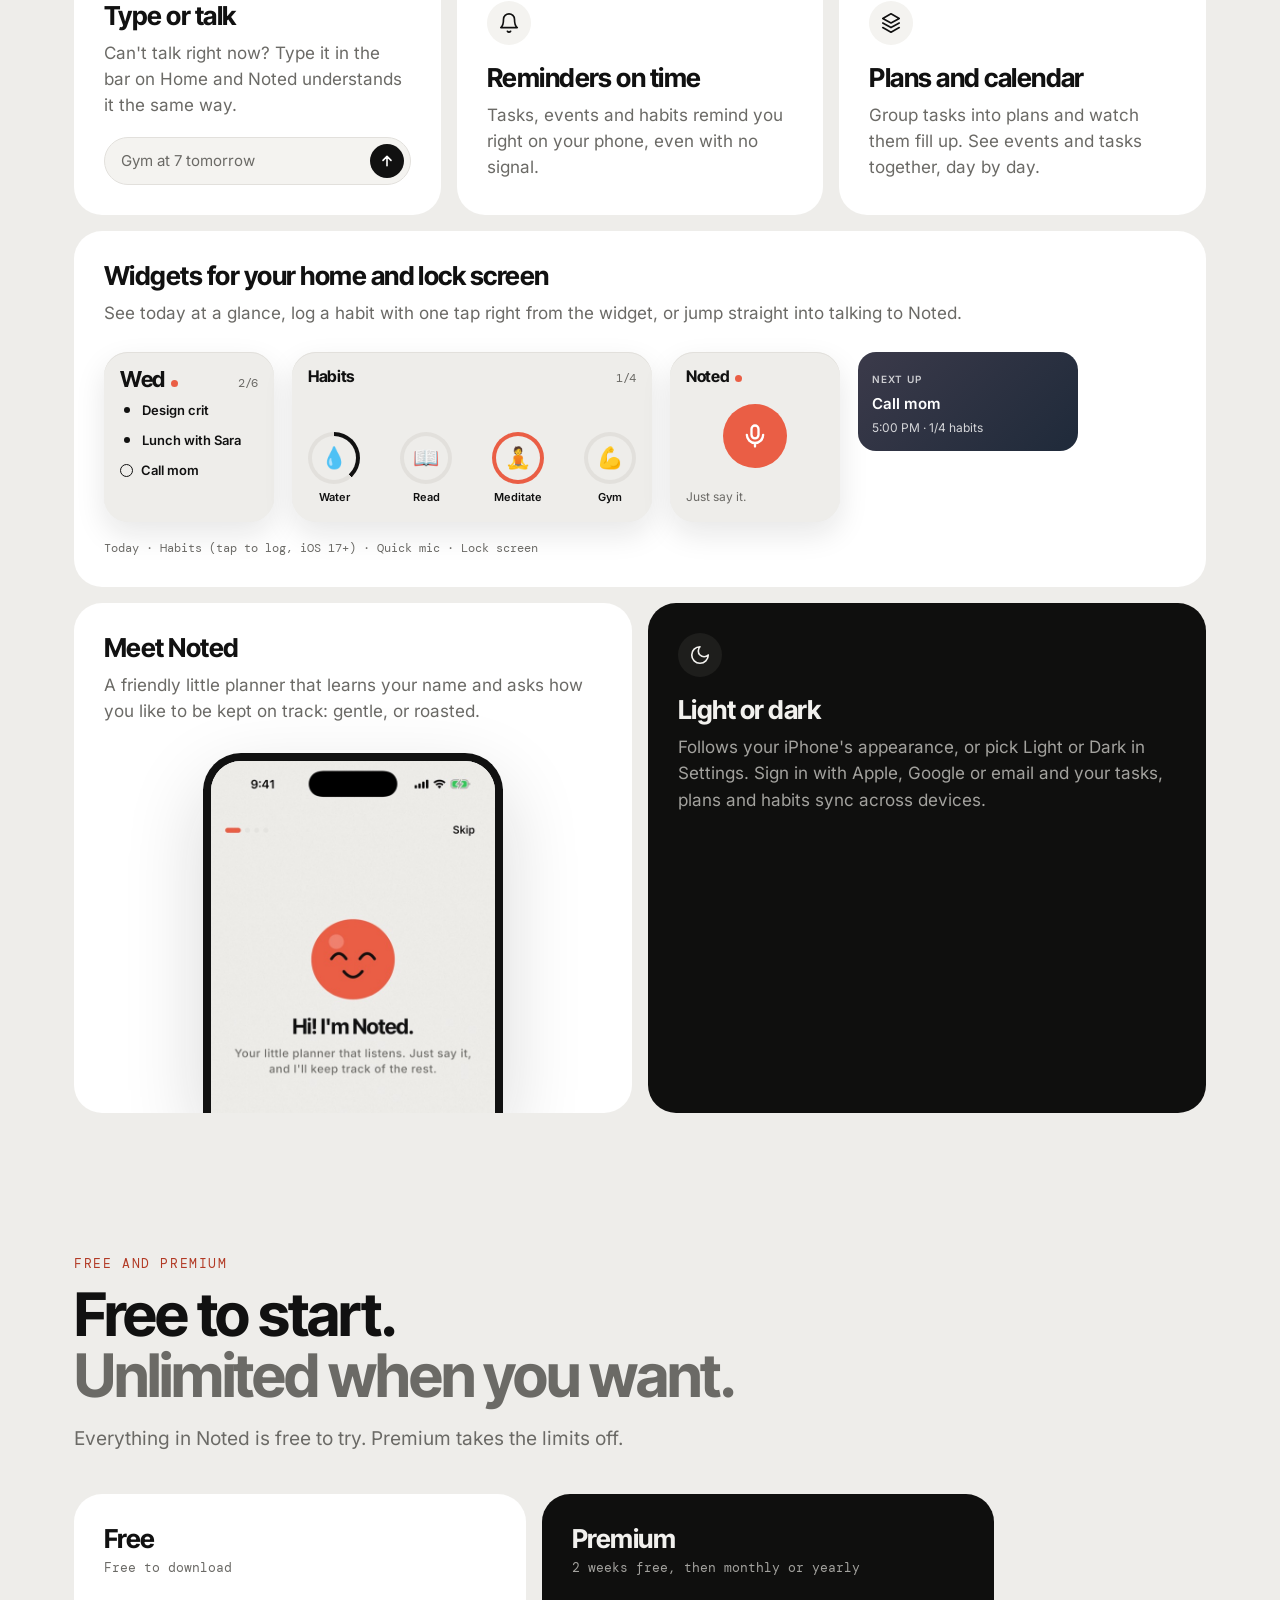
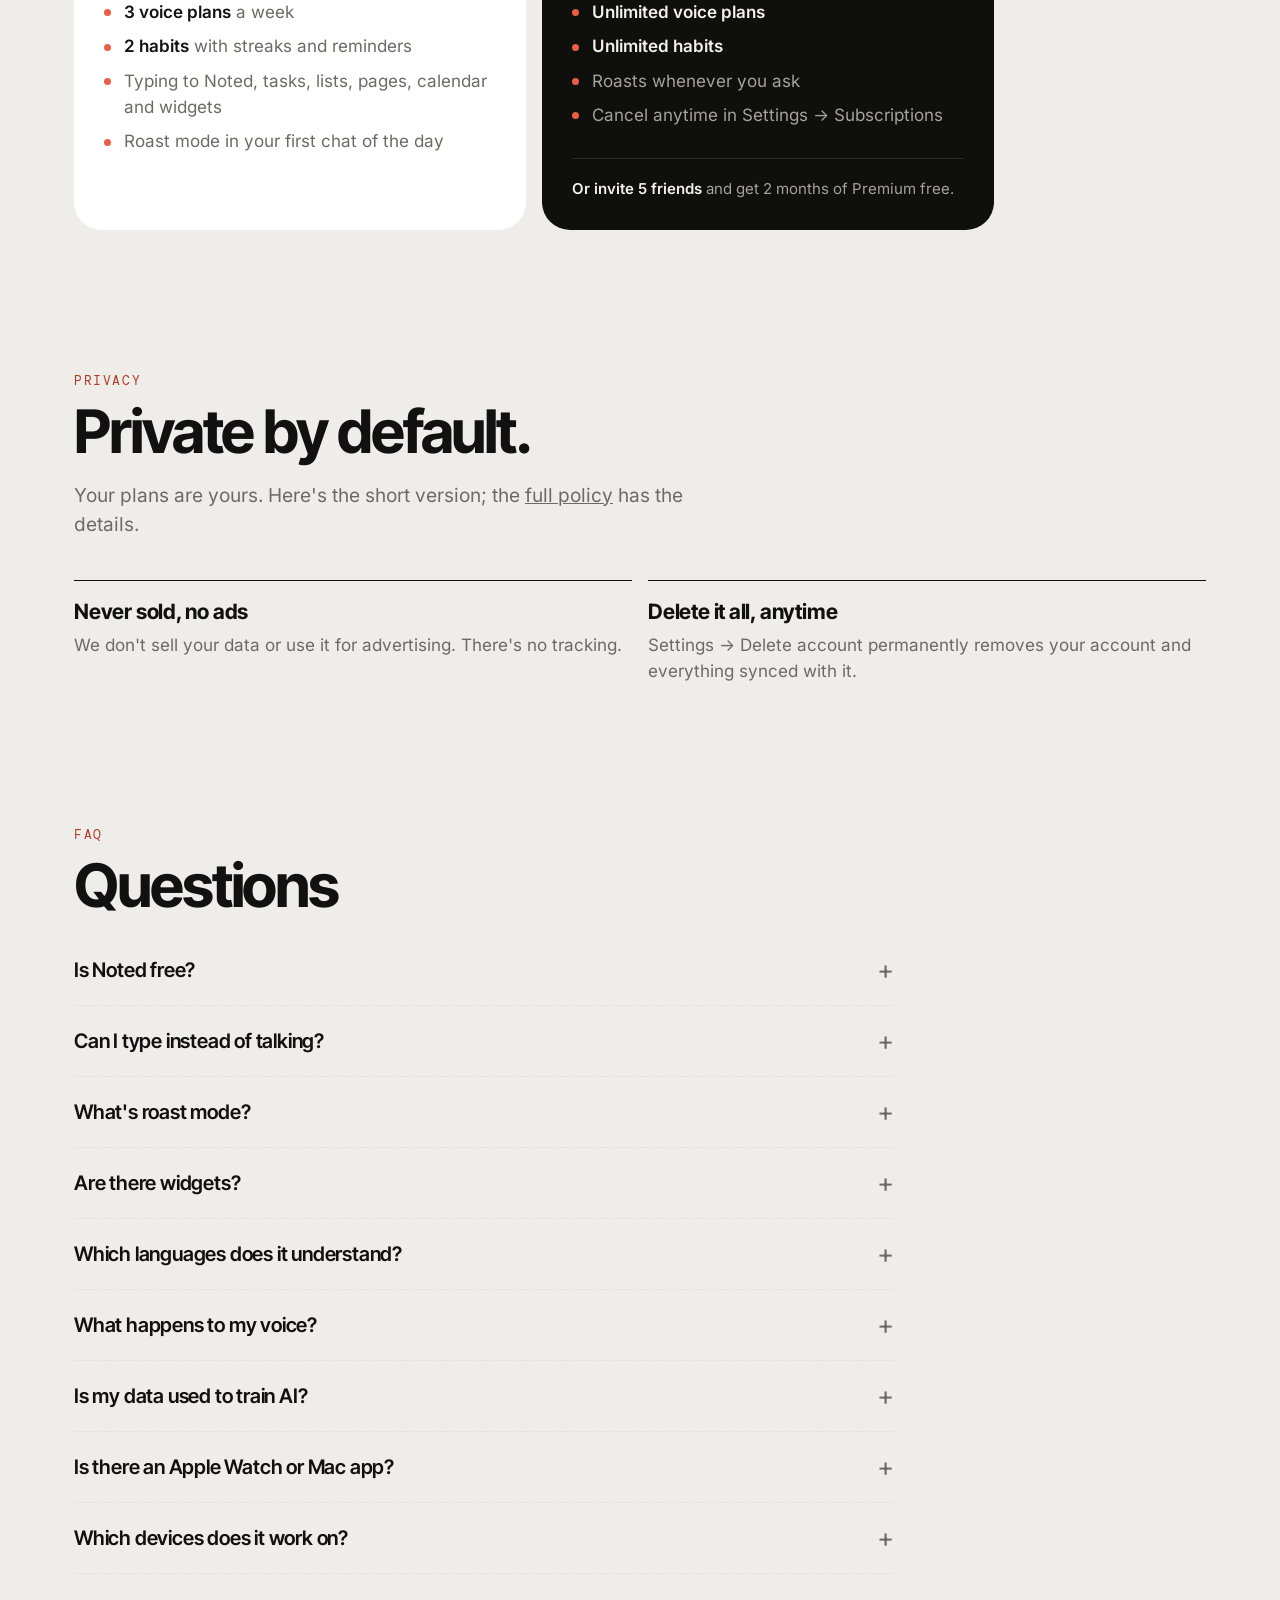
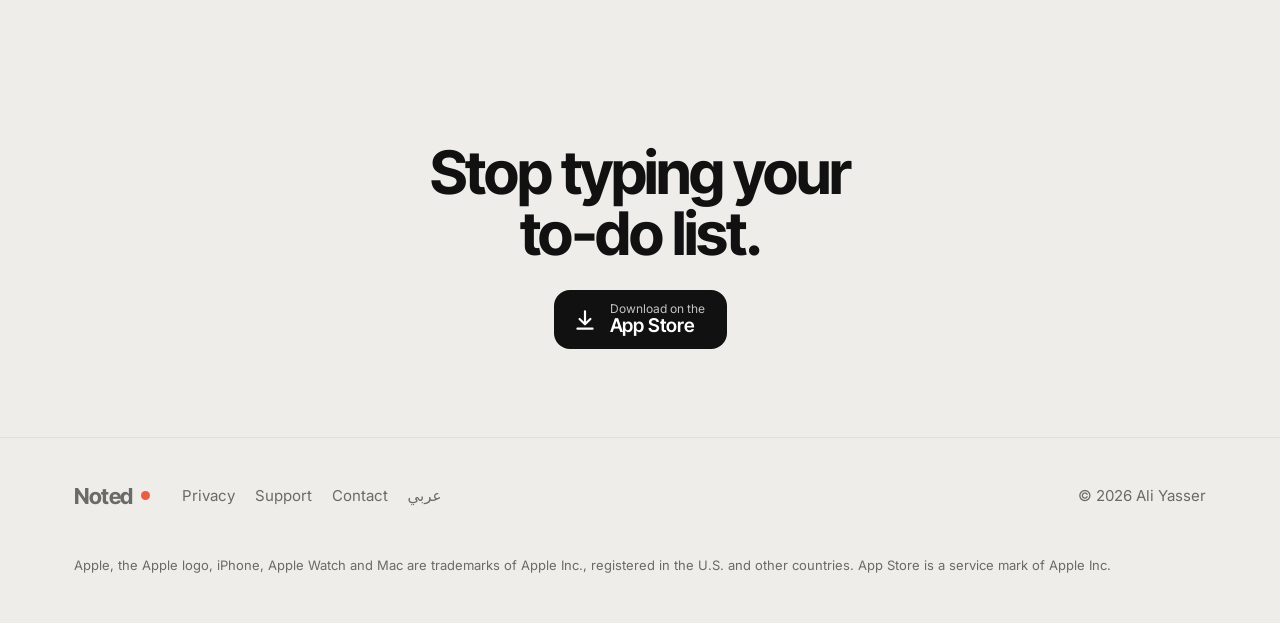
==== commit ac6895e0: "1.3: Apple Watch and Mac (coming soon), Pages, morning summary, Free and Premium - New section for N" ====
--- a/index.html
+++ b/index.html
@@ -4,21 +4,21 @@
 <meta charset="utf-8">
 <meta name="viewport" content="width=device-width, initial-scale=1, viewport-fit=cover">
 <title>Noted: AI Planner &amp; Habits for iPhone</title>
-<meta name="description" content="Just say it. Noted turns your voice into tasks, reminders, habits, lists and a plan for your day, in English or Arabic. With widgets. Free on iPhone.">
+<meta name="description" content="Just say it. Noted turns your voice into tasks, reminders, habits, lists and a plan for your day, in English or Arabic. Free on iPhone; Apple Watch and Mac coming soon.">
 <meta name="theme-color" content="#EEEDEA" media="(prefers-color-scheme: light)">
 <meta name="theme-color" content="#0A0A0A" media="(prefers-color-scheme: dark)">
-<link rel="canonical" href="https://noted-chat.noted-chat.workers.dev/">
-<link rel="alternate" hreflang="en" href="https://noted-chat.noted-chat.workers.dev/">
-<link rel="alternate" hreflang="ar" href="https://noted-chat.noted-chat.workers.dev/ar">
-<link rel="alternate" hreflang="x-default" href="https://noted-chat.noted-chat.workers.dev/">
+<link rel="canonical" href="https://www.noted-ai.co/">
+<link rel="alternate" hreflang="en" href="https://www.noted-ai.co/">
+<link rel="alternate" hreflang="ar" href="https://www.noted-ai.co/ar">
+<link rel="alternate" hreflang="x-default" href="https://www.noted-ai.co/">
 <link rel="icon" href="/favicon.svg" type="image/svg+xml">
 <link rel="icon" href="/favicon.png" type="image/png">
 <link rel="apple-touch-icon" href="/apple-touch-icon.png">
 <meta property="og:type" content="website">
 <meta property="og:title" content="Noted: Just say it. Noted plans it.">
 <meta property="og:description" content="Tasks, reminders, habits, lists and a plan for your day, from your voice, in English or Arabic.">
-<meta property="og:image" content="https://noted-chat.noted-chat.workers.dev/og.png">
-<meta property="og:url" content="https://noted-chat.noted-chat.workers.dev/">
+<meta property="og:image" content="https://www.noted-ai.co/og.png">
+<meta property="og:url" content="https://www.noted-ai.co/">
 <meta name="twitter:card" content="summary_large_image">
 <meta name="apple-itunes-app" content="app-id=6822360309">
 <link rel="preload" href="/fonts/InterTight-Bold.woff2" as="font" type="font/woff2" crossorigin>
@@ -40,6 +40,8 @@
     <a class="wordmark" href="/" aria-label="Noted home">Noted <span class="dot" aria-hidden="true"></span></a>
     <nav aria-label="Main">
       <a class="link" href="#features">Features</a>
+      <a class="link" href="#devices">Watch &amp; Mac</a>
+      <a class="link" href="#premium">Premium</a>
       <a class="link" href="#privacy">Privacy</a>
       <a class="link" href="#faq">FAQ</a>
       <button class="theme" type="button" aria-label="Switch light or dark" title="Switch light or dark"><svg class="sun" viewBox="0 0 24 24" fill="none" stroke="currentColor" stroke-width="2" stroke-linecap="round" aria-hidden="true"><circle cx="12" cy="12" r="4"/><path d="M12 2v2M12 20v2M4.9 4.9l1.4 1.4M17.7 17.7l1.4 1.4M2 12h2M20 12h2M4.9 19.1l1.4-1.4M17.7 6.3l1.4-1.4"/></svg><svg class="moon" viewBox="0 0 24 24" fill="none" stroke="currentColor" stroke-width="2" stroke-linecap="round" stroke-linejoin="round" aria-hidden="true"><path d="M12 3a6 6 0 0 0 9 9 9 9 0 1 1-9-9Z"/></svg></button>
@@ -56,7 +58,7 @@
   <section class="hero">
     <div class="wrap">
       <div>
-        <span class="pill"><span class="dot" aria-hidden="true"></span>AI planner for iPhone</span>
+        <a class="pill" href="#devices"><span class="dot" aria-hidden="true"></span>Apple Watch and Mac · coming soon</a>
         <h1>Just say it.<span class="soft">Noted plans it<span class="dot" aria-hidden="true"></span></span></h1>
         <p class="lede">Tasks, reminders, habits, lists and <strong>a plan for your day</strong>, all from your voice. In English, Arabic, or both.</p>
         <div class="cta">
@@ -106,6 +108,43 @@
     </div>
   </section>
 
+  <section class="section" id="devices" aria-labelledby="devices-title">
+    <div class="wrap">
+      <p class="eyebrow">Coming soon</p>
+      <h2 id="devices-title">On your wrist. <span class="soft">On your desk.</span></h2>
+      <p class="intro">Noted for Apple Watch and Noted for Mac are on their way: your day a glance away, and the full app where you work.</p>
+      <div class="devices">
+        <article class="device-card watch reveal">
+          <span class="soon">Coming soon</span>
+          <h3>Apple Watch</h3>
+          <ul class="ticks">
+            <li><strong>Today at a glance:</strong> a ring for what's done and what's next.</li>
+            <li>Check off tasks and log habits with a tap.</li>
+            <li>Say something new; it goes straight to Noted on your iPhone.</li>
+            <li>Complications for your watch face: Today, Next up, Habits and a quick mic.</li>
+            <li>Works with your iPhone · watchOS 10 or later.</li>
+          </ul>
+          <figure><img src="/img/watch-today.webp" alt="Noted on Apple Watch: Today, 2 of 8 done, next up Call mom at 5:00 PM" width="560" height="880" loading="lazy"></figure>
+        </article>
+        <article class="device-card mac reveal">
+          <span class="soon">Coming soon</span>
+          <h3>Mac</h3>
+          <ul class="ticks">
+            <li><strong>The full app in a native window:</strong> Today, Tasks, Habits and Calendar.</li>
+            <li>Today in your menu bar, with a field to add things fast.</li>
+            <li>Desktop widgets (macOS 14 or later).</li>
+            <li>Keyboard first: ⌘N new task, ⌘K talk to Noted, ⌘1–4 to switch.</li>
+            <li>Same account as your iPhone, so it stays in sync · macOS 12 or later.</li>
+          </ul>
+          <figure>
+            <img class="only-light" src="/img/mac-today.webp" alt="Noted on a MacBook Pro: the Today window with the menu bar panel open" width="1600" height="1053" loading="lazy">
+            <img class="only-dark" src="/img/mac-today-dark.webp" alt="Noted on a MacBook Pro in dark mode: the Today window" width="1600" height="1053" loading="lazy">
+          </figure>
+        </article>
+      </div>
+    </div>
+  </section>
+
   <section class="section" id="features" aria-labelledby="features-title">
     <div class="wrap">
       <p class="eyebrow">What it does</p>
@@ -136,6 +175,22 @@
           <p>Turn it on and Noted roasts you, playfully, when tasks slip. Never mean, and it backs off when you're stressed.</p>
           <div class="roast-quote">"1 task overdue. Procrastination isn't a personality."</div>
           <div class="phone-crop"><img src="/img/9-home-roast.jpg" alt="Home with a roast line about an overdue task" width="600" height="1304" loading="lazy"></div>
+        </article>
+
+        <article class="card span-3 shot reveal">
+          <h3>Pages for your notes</h3>
+          <p>Write with headings, bullets and checklists, in bold or italic. Changed your mind? Undo and redo work in pages and in your tasks.</p>
+          <div class="phone-crop"><img src="/img/7-pages.jpg" alt="A page called Dubai trip with a checklist and bullet points" width="600" height="1304" loading="lazy"></div>
+        </article>
+
+        <article class="card span-3 reveal">
+          <div class="icon"><svg viewBox="0 0 24 24" fill="none" stroke="currentColor" stroke-width="1.8" stroke-linecap="round" stroke-linejoin="round" aria-hidden="true"><circle cx="12" cy="12" r="4"/><path d="M12 2v2M12 20v2M4.9 4.9l1.4 1.4M17.7 17.7l1.4 1.4M2 12h2M20 12h2M4.9 19.1l1.4-1.4M17.7 6.3l1.4-1.4"/></svg></div>
+          <h3>Mornings start sorted</h3>
+          <p>At 8 AM, a note with what's on today and what's first. Turn it off in Settings anytime.</p>
+          <div class="notif" aria-hidden="true">
+            <span class="app">t<i></i></span>
+            <span class="body"><span class="head"><span>Noted</span><span>8:00</span></span><strong>Good morning ☀️ Here's today</strong><span class="text">2 tasks, 3 events. First up: Design crit.</span></span>
+          </div>
         </article>
 
         <article class="card span-2 reveal">
@@ -229,6 +284,37 @@
     </div>
   </section>
 
+  <section class="section" id="premium" aria-labelledby="premium-title">
+    <div class="wrap">
+      <p class="eyebrow">Free and Premium</p>
+      <h2 id="premium-title">Free to start. <span class="soft">Unlimited when you want.</span></h2>
+      <p class="intro">Everything in Noted is free to try. Premium takes the limits off.</p>
+      <div class="plans">
+        <article class="plan reveal">
+          <h3>Free</h3>
+          <p class="price">Free to download</p>
+          <ul class="ticks">
+            <li><strong>3 voice plans</strong> a week</li>
+            <li><strong>2 habits</strong> with streaks and reminders</li>
+            <li>Typing to Noted, tasks, lists, pages, calendar and widgets</li>
+            <li>Roast mode in your first chat of the day</li>
+          </ul>
+        </article>
+        <article class="plan premium reveal">
+          <h3>Premium</h3>
+          <p class="price">2 weeks free, then monthly or yearly</p>
+          <ul class="ticks">
+            <li><strong>Unlimited voice plans</strong></li>
+            <li><strong>Unlimited habits</strong></li>
+            <li>Roasts whenever you ask</li>
+            <li>Cancel anytime in Settings → Subscriptions</li>
+          </ul>
+          <p class="invite"><strong>Or invite 5 friends</strong> and get 2 months of Premium free.</p>
+        </article>
+      </div>
+    </div>
+  </section>
+
   <section class="section" id="privacy" aria-labelledby="privacy-title">
     <div class="wrap">
       <p class="eyebrow">Privacy</p>
@@ -240,10 +326,6 @@
           <p>We don't sell your data or use it for advertising. There's no tracking.</p>
         </div>
         <div class="promise reveal">
-          <h3>No account needed</h3>
-          <p>Use Noted as a guest and your tasks, habits and events are saved only on your phone. Sign in only if you want sync.</p>
-        </div>
-        <div class="promise reveal">
           <h3>Delete it all, anytime</h3>
           <p>Settings → Delete account permanently removes your account and everything synced with it.</p>
         </div>
@@ -258,11 +340,7 @@
       <div class="faq">
         <details>
           <summary><span>Is Noted free?</span></summary>
-          <p>Yes, Noted is free to download and use. The AI assistant has a fair-use limit of 60 messages a day, which is plenty for planning.</p>
-        </details>
-        <details>
-          <summary><span>Do I need an account?</span></summary>
-          <p>No. Continue without an account and your tasks, habits and events are saved only on this phone (chat messages still go to the assistant). Sign in with Apple, Google or email when you want them synced across devices.</p>
+          <p>Yes, Noted is free to download and use. The free plan includes 3 voice plans a week and 2 habits; typing to Noted stays free, with a fair-use limit of 60 messages a day. Noted Premium (monthly or yearly, with 2 weeks free) makes voice plans, habits and roasts unlimited. You can also invite 5 friends to get 2 months of Premium free.</p>
         </details>
         <details>
           <summary><span>Can I type instead of talking?</span></summary>
@@ -278,7 +356,7 @@
         </details>
         <details>
           <summary><span>Which languages does it understand?</span></summary>
-          <p>English and Arabic, including everyday Egyptian, Gulf and Levantine dialects, and a mix of both. In Auto (the default) Noted detects the language for you; you can also pin English or Arabic in the chat or in Settings. The app's menus and buttons are in English for now.</p>
+          <p>English and Arabic, including everyday Egyptian, Gulf and Levantine dialects, and a mix of both. In Auto (the default) Noted detects the language for you; you can also pin English or Arabic in the chat or in Settings. The app itself is in English or Arabic, following your iPhone's language.</p>
         </details>
         <details>
           <summary><span>What happens to my voice?</span></summary>
@@ -289,8 +367,12 @@
           <p>No. Messages are processed by Anthropic's Claude to work out what to do, and Anthropic doesn't use them to train its models. Noted doesn't keep chat history on its server.</p>
         </details>
         <details>
+          <summary><span>Is there an Apple Watch or Mac app?</span></summary>
+          <p>Both are coming soon. On Apple Watch you'll see today at a glance, check off tasks, log habits and say something new, with complications for your watch face; it works with your iPhone. On Mac you get the full app, Today in the menu bar, desktop widgets and keyboard shortcuts, with the same account as your iPhone.</p>
+        </details>
+        <details>
           <summary><span>Which devices does it work on?</span></summary>
-          <p>iPhone with iOS 15 or later.</p>
+          <p>iPhone with iOS 15 or later. Coming soon: Apple Watch (watchOS 10 or later, with an iPhone) and Mac (macOS 12 or later).</p>
         </details>
       </div>
     </div>
@@ -319,6 +401,7 @@
       <a href="/ar" hreflang="ar" lang="ar"><span class="ar-text">عربي</span></a>
     </nav>
     <span class="copy">© 2026 Ali Yasser</span>
+    <p class="trademark">Apple, the Apple logo, iPhone, Apple Watch and Mac are trademarks of Apple Inc., registered in the U.S. and other countries. App Store is a service mark of Apple Inc.</p>
   </div>
 </footer>
 
--- a/styles.css
+++ b/styles.css
@@ -293,7 +293,7 @@
 }
 
 /* Privacy */
-.promises { display: grid; grid-template-columns: repeat(3, 1fr); gap: 16px; }
+.promises { display: grid; grid-template-columns: repeat(2, 1fr); gap: 16px; }
 .promise { border-top: 1.5px solid var(--ink); padding-top: 18px; }
 .promise h3 { font: 700 21px/1.2 var(--display); letter-spacing: -0.01em; margin: 0 0 8px; }
 [lang="ar"] .promise h3 { line-height: 1.4; }
@@ -405,3 +405,55 @@
 }
 :root[data-theme="light"] { color-scheme: light; }
 :root[data-theme="dark"] { color-scheme: dark; }
+
+/* ── 1.3: Apple Watch and Mac, morning summary, plans ── */
+a.pill { text-decoration: none; }
+a.pill:hover { color: var(--ink); border-color: var(--ink-soft); }
+.devices { display: grid; grid-template-columns: 1fr 2fr; gap: 16px; }
+.device-card { background: var(--surface); border-radius: 28px; padding: 30px; display: flex; flex-direction: column; }
+.device-card h3 { font: 700 26px/1.12 var(--display); letter-spacing: -0.02em; margin: 0 0 14px; }
+[lang="ar"] .device-card h3 { line-height: 1.35; }
+.soon { align-self: flex-start; font: 400 12px/1 var(--mono); letter-spacing: 1.2px; text-transform: uppercase; color: var(--accent-text); background: var(--accent-soft); border-radius: 999px; padding: 7px 11px; margin-bottom: 18px; }
+[lang="ar"] .soon { font-family: var(--arabic); letter-spacing: 0; font-size: 13px; }
+.ticks { list-style: none; margin: 0 0 28px; padding: 0; color: var(--ink-soft); }
+.ticks li { position: relative; padding-inline-start: 20px; margin-bottom: 8px; }
+.ticks li::before { content: ""; position: absolute; inset-inline-start: 0; top: .62em; width: 7px; height: 7px; border-radius: 50%; background: var(--accent); }
+.ticks strong { color: var(--ink); font-weight: 600; }
+.device-card figure { margin: auto 0 0; display: flex; justify-content: center; align-items: flex-end; }
+.device-card figure img { width: 100%; height: auto; }
+.device-card.watch figure img { max-width: 230px; }
+.device-card.mac figure img { max-width: 660px; }
+.trademark { color: var(--ink-soft); font-size: 13px; margin: 18px 0 0; }
+@media (max-width: 900px) { .devices { grid-template-columns: 1fr; } }
+
+.notif { display: flex; gap: 14px; align-items: flex-start; background: var(--bg); border-radius: 22px; padding: 16px 18px; margin-top: 24px; box-shadow: 0 12px 30px rgba(17, 17, 17, .08); }
+.notif .app { flex: none; width: 40px; height: 40px; border-radius: 10px; background: #111; color: #fff; display: grid; place-items: center; font: 700 22px/1 var(--display); }
+.notif .app i { display: inline-block; width: 6px; height: 6px; border-radius: 50%; background: var(--accent); margin: 10px 0 0 1px; }
+.notif .body { flex: 1; min-width: 0; }
+.notif .head { display: flex; justify-content: space-between; font: 600 13px/1.3 var(--body); color: var(--ink-soft); }
+.notif strong { display: block; font: 600 16px/1.3 var(--body); margin-top: 2px; }
+.notif span.text { display: block; font-size: 15px; color: var(--ink-soft); }
+
+.plans { display: grid; grid-template-columns: 1fr 1fr; gap: 16px; max-width: 920px; }
+.plan { background: var(--surface); border-radius: 28px; padding: 30px; display: flex; flex-direction: column; }
+.plan h3 { font: 700 26px/1.12 var(--display); letter-spacing: -0.02em; margin: 0 0 6px; }
+.plan .price { font: 400 13px/1.4 var(--mono); color: var(--ink-soft); margin: 0 0 22px; }
+[lang="ar"] .plan .price { font-family: var(--arabic); font-size: 14px; }
+.plan .ticks { margin-bottom: 0; }
+.plan.premium { background: #0F0F0E; color: #F2F1EE; }
+.plan.premium .ticks, .plan.premium .price { color: #A3A29E; }
+.plan.premium .ticks strong { color: #F2F1EE; }
+.plan .invite { margin: 22px 0 0; padding-top: 18px; border-top: 1px solid #2A2A28; color: #A3A29E; font-size: 15px; }
+.plan .invite strong { color: #F2F1EE; font-weight: 600; }
+@media (max-width: 760px) { .plans { grid-template-columns: 1fr; } }
+/* Premium flips to light on the dark theme, like .card.dark. */
+@media (prefers-color-scheme: dark) {
+  :root:not([data-theme="light"]) .plan.premium { background: #F2F1EE; color: #111; }
+  :root:not([data-theme="light"]) .plan.premium .ticks, :root:not([data-theme="light"]) .plan.premium .price, :root:not([data-theme="light"]) .plan .invite { color: #6B6A66; }
+  :root:not([data-theme="light"]) .plan.premium .ticks strong, :root:not([data-theme="light"]) .plan .invite strong { color: #111; }
+  :root:not([data-theme="light"]) .plan .invite { border-top-color: #DCDAD4; }
+}
+:root[data-theme="dark"] .plan.premium { background: #F2F1EE; color: #111; }
+:root[data-theme="dark"] .plan.premium .ticks, :root[data-theme="dark"] .plan.premium .price, :root[data-theme="dark"] .plan .invite { color: #6B6A66; }
+:root[data-theme="dark"] .plan.premium .ticks strong, :root[data-theme="dark"] .plan .invite strong { color: #111; }
+:root[data-theme="dark"] .plan .invite { border-top-color: #DCDAD4; }
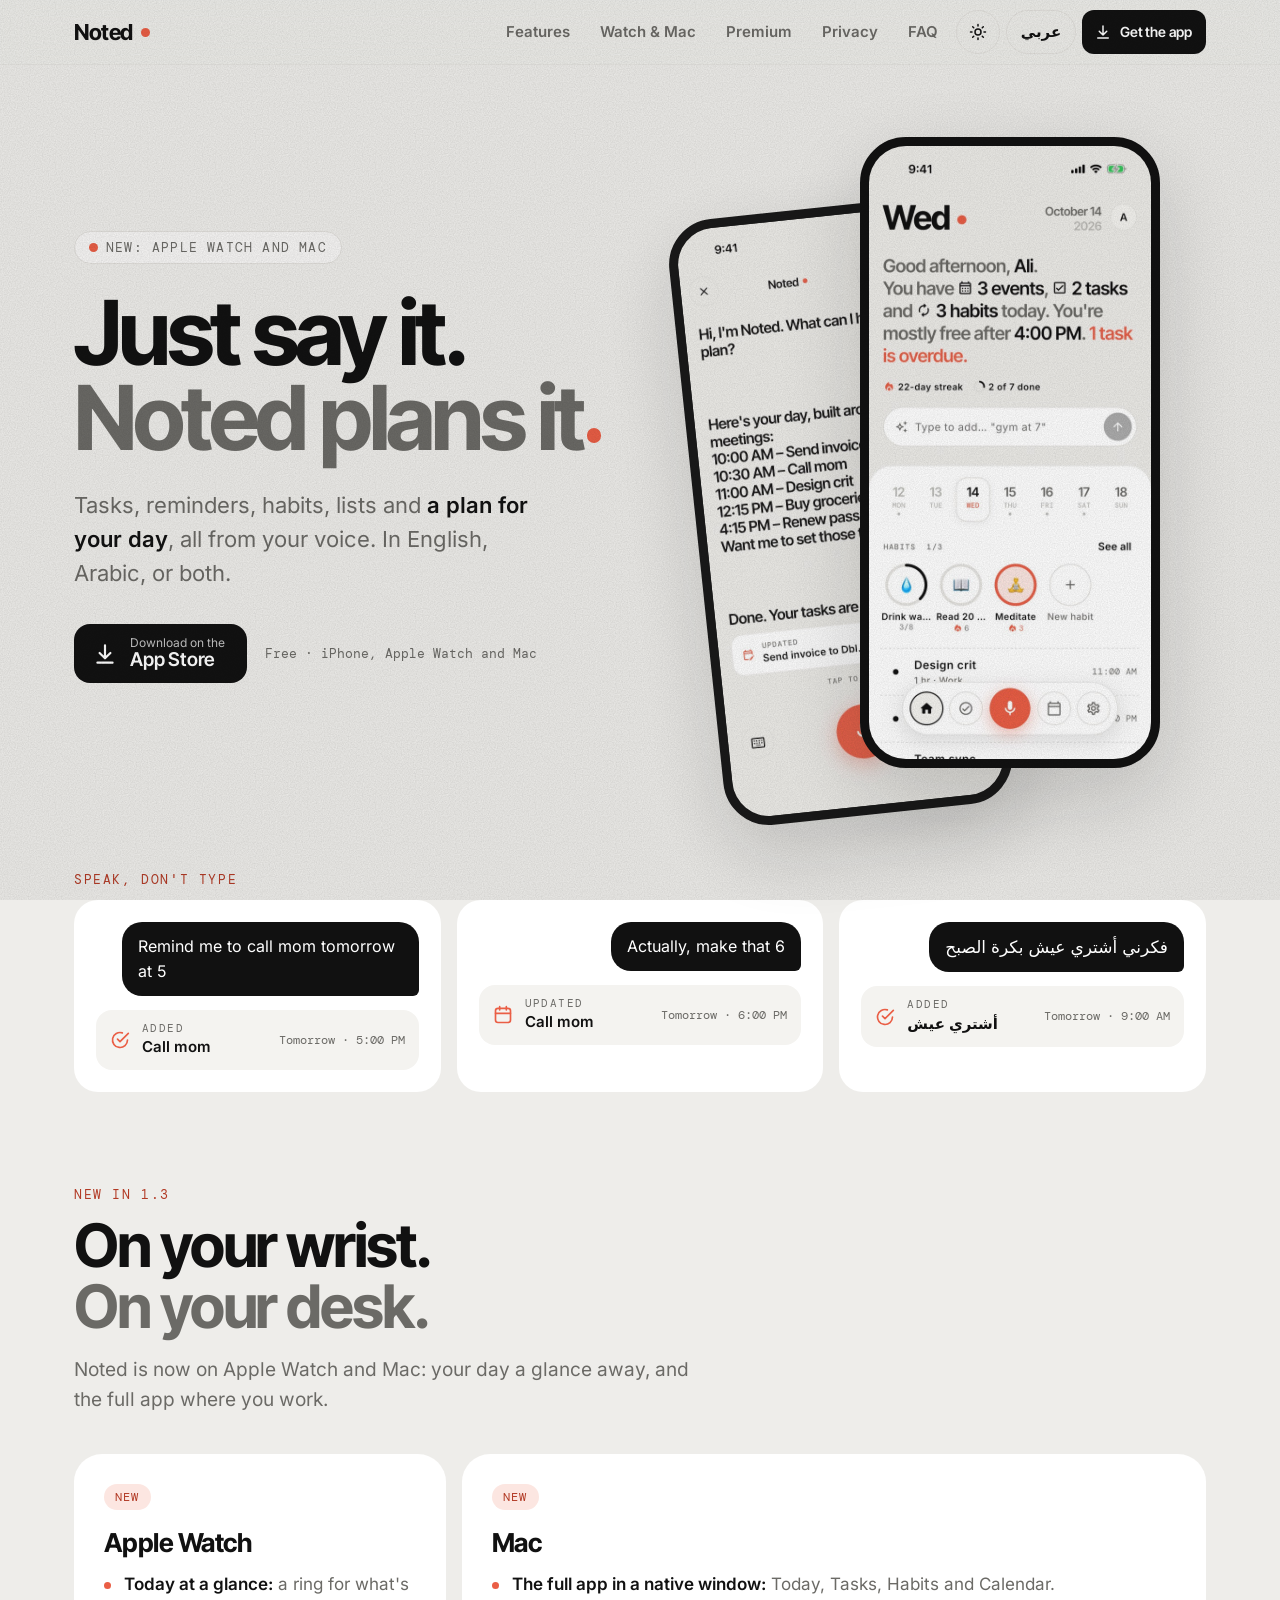
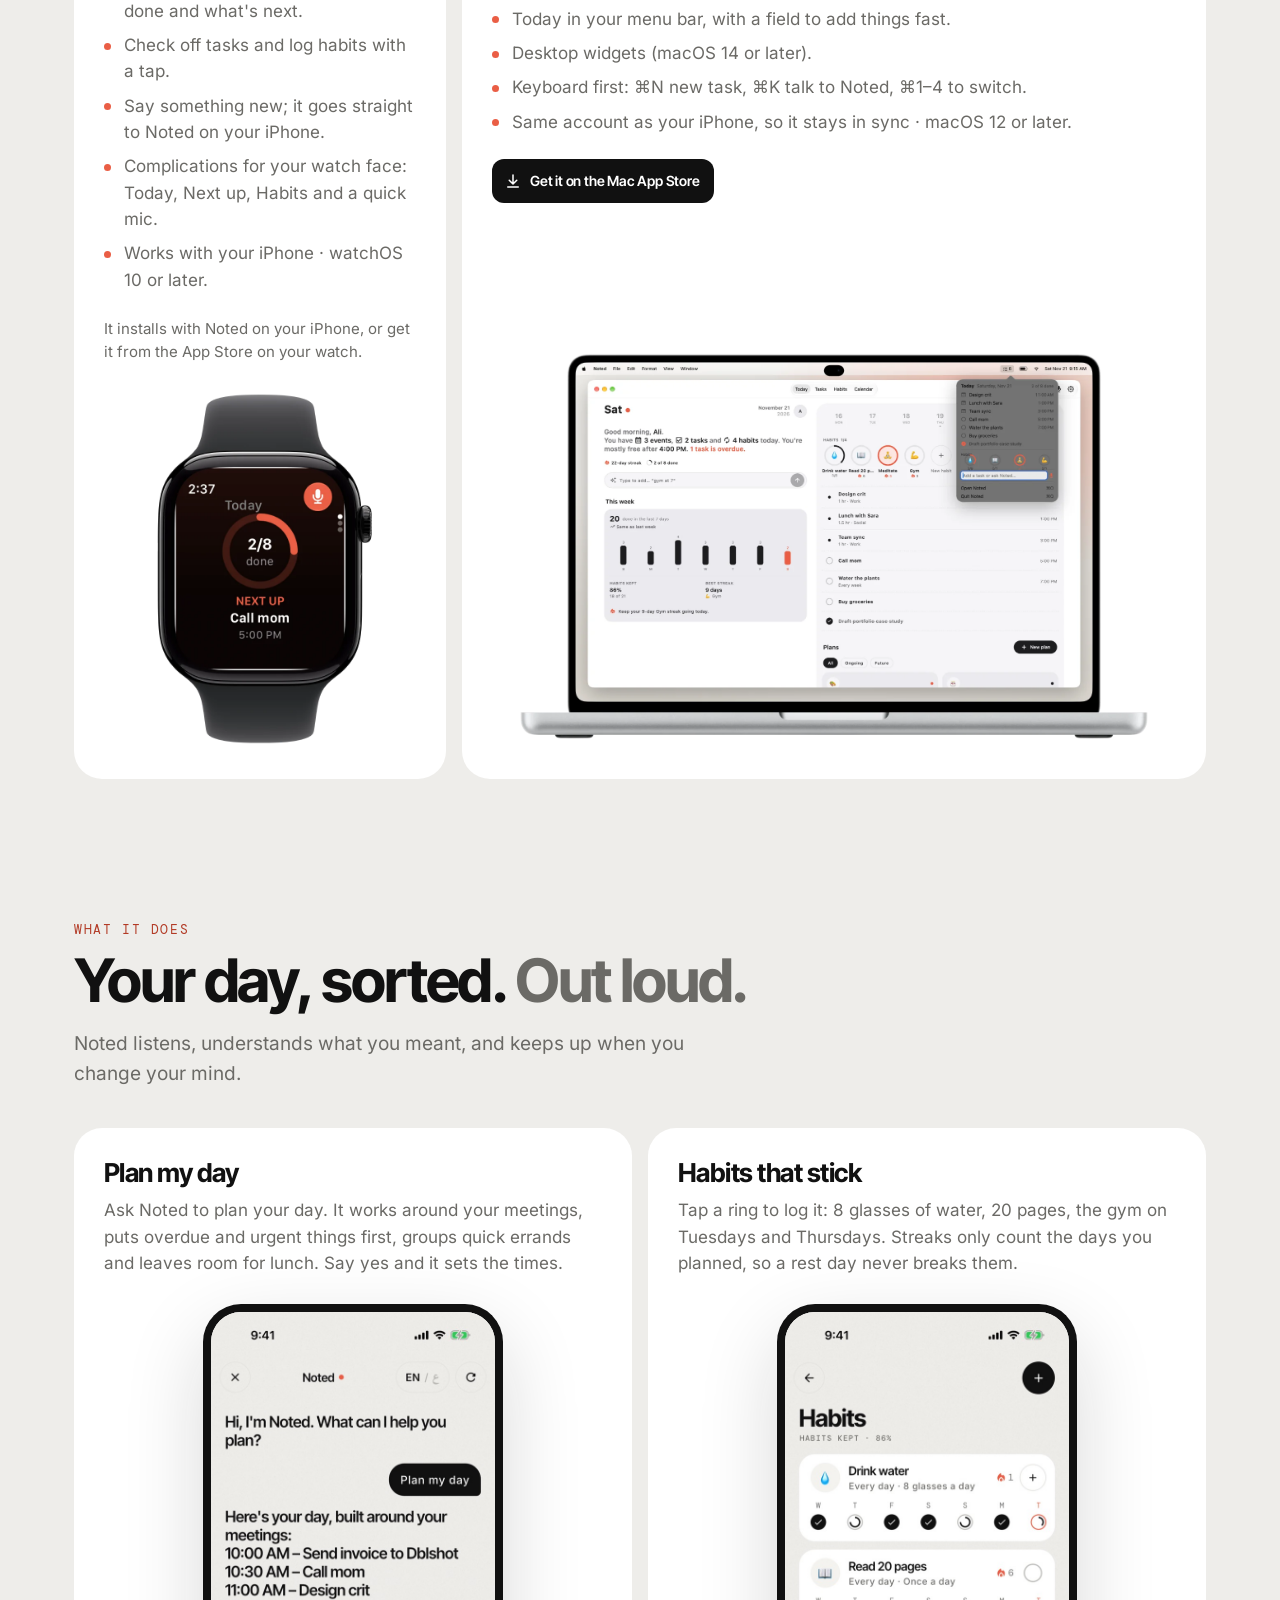
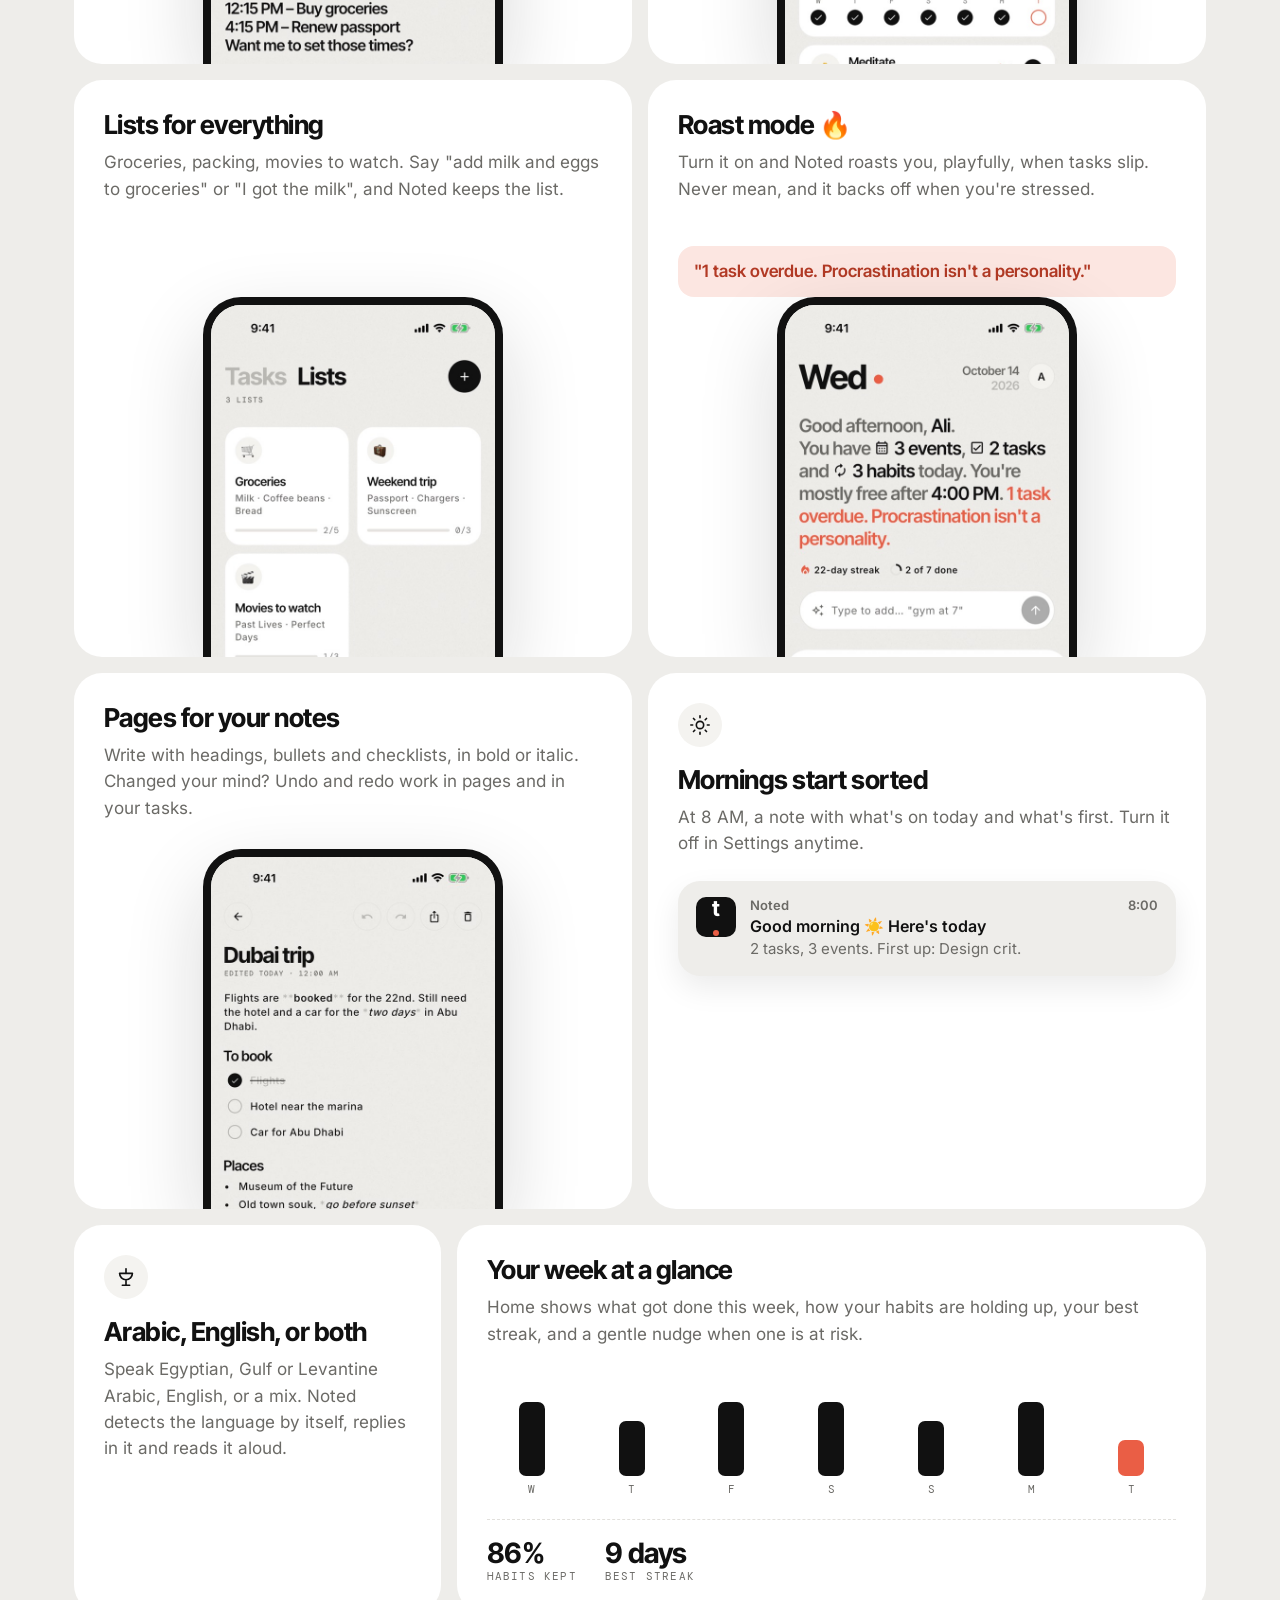
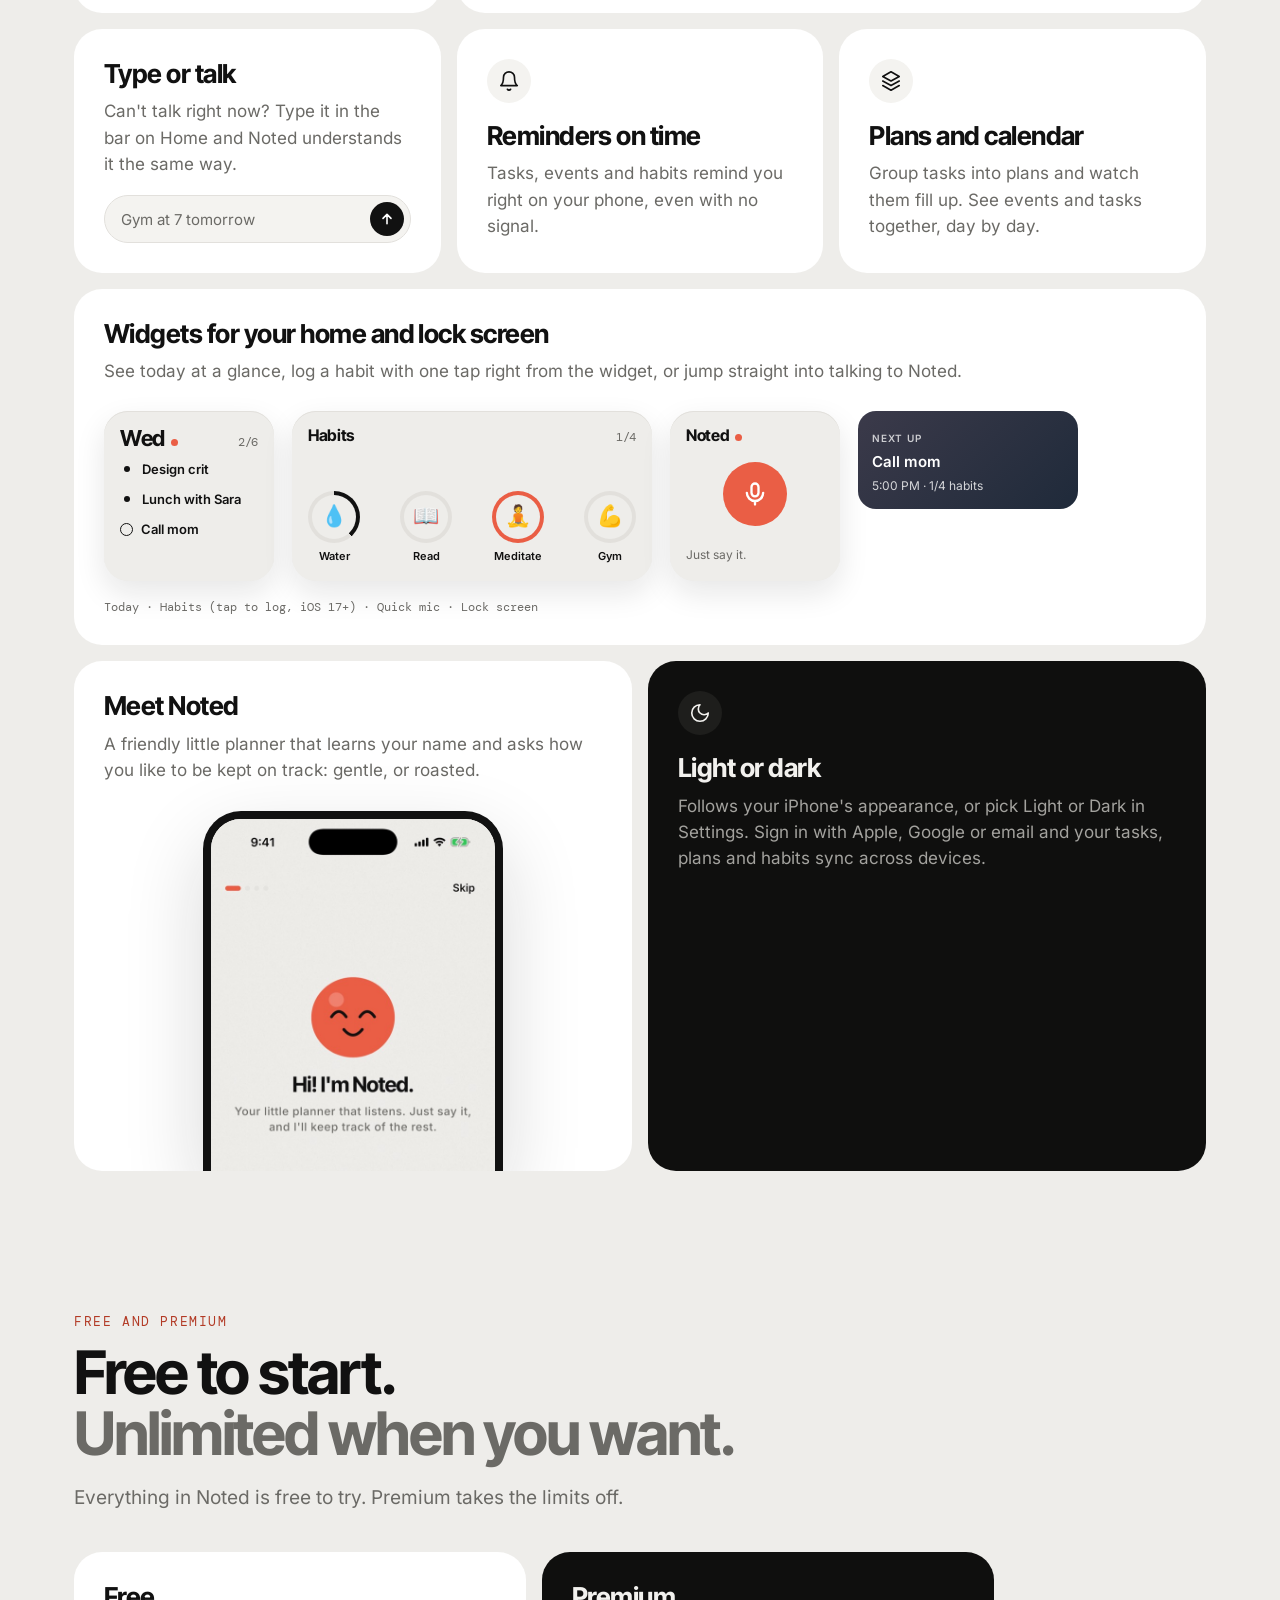
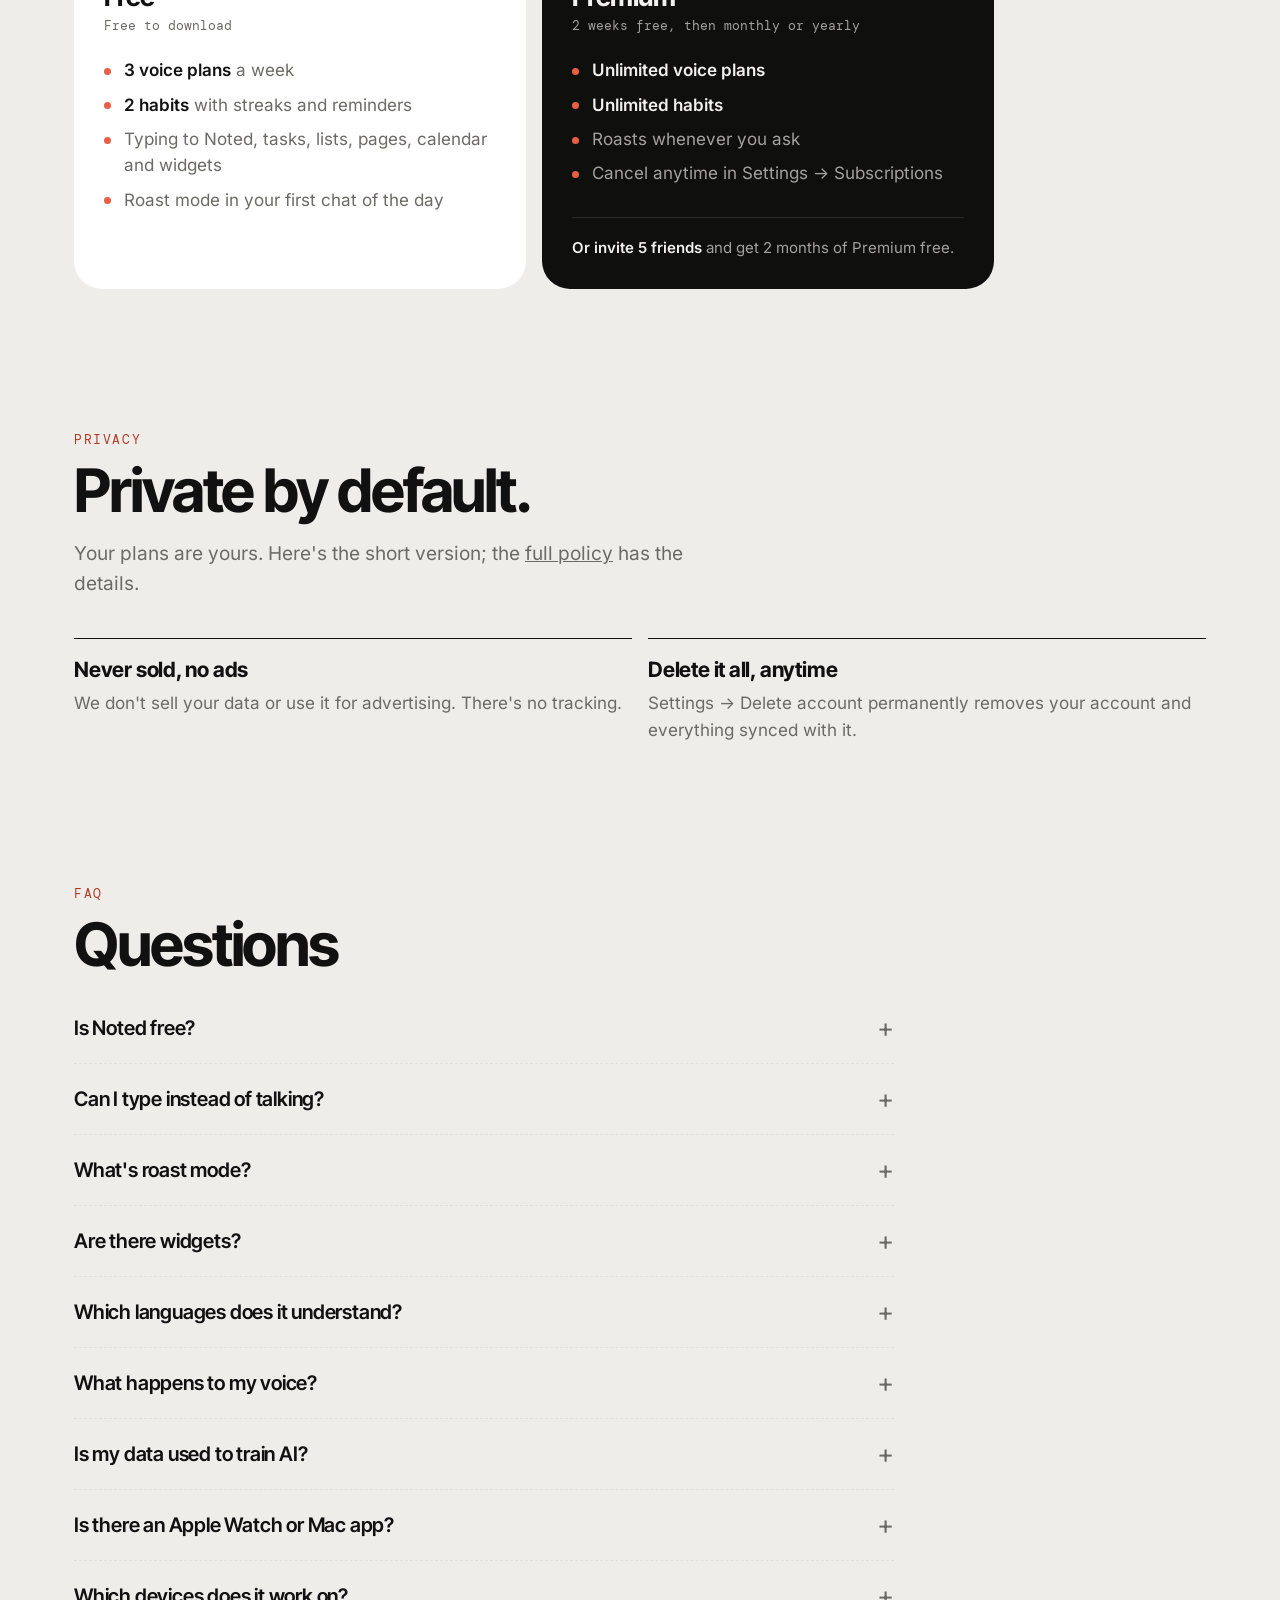
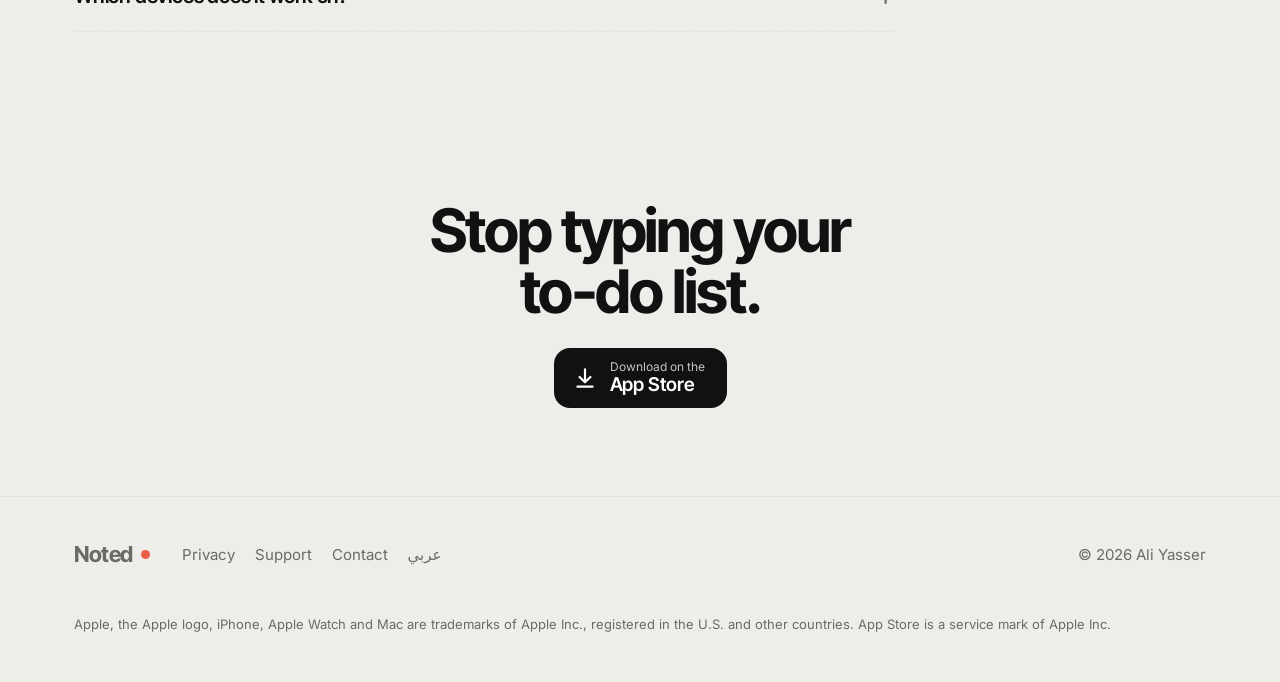
==== commit ea501e46: "Apple Watch and Mac are live: available everywhere, Mac App Store link, preview image Co-Authored-By" ====
--- a/index.html
+++ b/index.html
@@ -3,8 +3,8 @@
 <head>
 <meta charset="utf-8">
 <meta name="viewport" content="width=device-width, initial-scale=1, viewport-fit=cover">
-<title>Noted: AI Planner &amp; Habits for iPhone</title>
-<meta name="description" content="Just say it. Noted turns your voice into tasks, reminders, habits, lists and a plan for your day, in English or Arabic. Free on iPhone; Apple Watch and Mac coming soon.">
+<title>Noted: AI Planner &amp; Habits for iPhone, Apple Watch and Mac</title>
+<meta name="description" content="Just say it. Noted turns your voice into tasks, reminders, habits, lists and a plan for your day, in English or Arabic. Free on iPhone, Apple Watch and Mac.">
 <meta name="theme-color" content="#EEEDEA" media="(prefers-color-scheme: light)">
 <meta name="theme-color" content="#0A0A0A" media="(prefers-color-scheme: dark)">
 <link rel="canonical" href="https://www.noted-ai.co/">
@@ -16,10 +16,14 @@
 <link rel="apple-touch-icon" href="/apple-touch-icon.png">
 <meta property="og:type" content="website">
 <meta property="og:title" content="Noted: Just say it. Noted plans it.">
-<meta property="og:description" content="Tasks, reminders, habits, lists and a plan for your day, from your voice, in English or Arabic.">
-<meta property="og:image" content="https://www.noted-ai.co/og.png">
+<meta property="og:description" content="Tasks, reminders, habits, lists and a plan for your day, from your voice, in English or Arabic. On iPhone, Apple Watch and Mac.">
+<meta property="og:image" content="https://www.noted-ai.co/og.jpg">
+<meta property="og:image:width" content="2400">
+<meta property="og:image:height" content="1260">
+<meta property="og:image:alt" content="Noted on iPhone, Apple Watch and Mac: Just say it. Noted plans it.">
 <meta property="og:url" content="https://www.noted-ai.co/">
 <meta name="twitter:card" content="summary_large_image">
+<meta name="twitter:image" content="https://www.noted-ai.co/og.jpg">
 <meta name="apple-itunes-app" content="app-id=6822360309">
 <link rel="preload" href="/fonts/InterTight-Bold.woff2" as="font" type="font/woff2" crossorigin>
 <link rel="stylesheet" href="/styles.css">
@@ -58,7 +62,7 @@
   <section class="hero">
     <div class="wrap">
       <div>
-        <a class="pill" href="#devices"><span class="dot" aria-hidden="true"></span>Apple Watch and Mac · coming soon</a>
+        <a class="pill" href="#devices"><span class="dot" aria-hidden="true"></span>New: Apple Watch and Mac</a>
         <h1>Just say it.<span class="soft">Noted plans it<span class="dot" aria-hidden="true"></span></span></h1>
         <p class="lede">Tasks, reminders, habits, lists and <strong>a plan for your day</strong>, all from your voice. In English, Arabic, or both.</p>
         <div class="cta">
@@ -66,7 +70,7 @@
             <svg viewBox="0 0 24 24" fill="none" stroke="currentColor" stroke-width="2" stroke-linecap="round" stroke-linejoin="round" aria-hidden="true"><path d="M12 4v12m0 0-5-5m5 5 5-5M5 20h14"/></svg>
             <span><small>Download on the</small><strong>App Store</strong></span>
           </a>
-          <span class="note">Free · iPhone · iOS 15+</span>
+          <span class="note">Free · iPhone, Apple Watch and Mac</span>
         </div>
       </div>
       <div class="stage" aria-hidden="true">
@@ -110,12 +114,12 @@
 
   <section class="section" id="devices" aria-labelledby="devices-title">
     <div class="wrap">
-      <p class="eyebrow">Coming soon</p>
+      <p class="eyebrow">New in 1.3</p>
       <h2 id="devices-title">On your wrist. <span class="soft">On your desk.</span></h2>
-      <p class="intro">Noted for Apple Watch and Noted for Mac are on their way: your day a glance away, and the full app where you work.</p>
+      <p class="intro">Noted is now on Apple Watch and Mac: your day a glance away, and the full app where you work.</p>
       <div class="devices">
         <article class="device-card watch reveal">
-          <span class="soon">Coming soon</span>
+          <span class="soon">New</span>
           <h3>Apple Watch</h3>
           <ul class="ticks">
             <li><strong>Today at a glance:</strong> a ring for what's done and what's next.</li>
@@ -124,10 +128,11 @@
             <li>Complications for your watch face: Today, Next up, Habits and a quick mic.</li>
             <li>Works with your iPhone · watchOS 10 or later.</li>
           </ul>
+          <p class="get">It installs with Noted on your iPhone, or get it from the App Store on your watch.</p>
           <figure><img src="/img/watch-today.webp" alt="Noted on Apple Watch: Today, 2 of 8 done, next up Call mom at 5:00 PM" width="560" height="880" loading="lazy"></figure>
         </article>
         <article class="device-card mac reveal">
-          <span class="soon">Coming soon</span>
+          <span class="soon">New</span>
           <h3>Mac</h3>
           <ul class="ticks">
             <li><strong>The full app in a native window:</strong> Today, Tasks, Habits and Calendar.</li>
@@ -136,6 +141,7 @@
             <li>Keyboard first: ⌘N new task, ⌘K talk to Noted, ⌘1–4 to switch.</li>
             <li>Same account as your iPhone, so it stays in sync · macOS 12 or later.</li>
           </ul>
+          <a class="store small get" href="https://apps.apple.com/app/id6822360309?platform=mac"><svg viewBox="0 0 24 24" fill="none" stroke="currentColor" stroke-width="2" stroke-linecap="round" stroke-linejoin="round" aria-hidden="true"><path d="M12 4v12m0 0-5-5m5 5 5-5M5 20h14"/></svg><span><strong>Get it on the Mac App Store</strong></span></a>
           <figure>
             <img class="only-light" src="/img/mac-today.webp" alt="Noted on a MacBook Pro: the Today window with the menu bar panel open" width="1600" height="1053" loading="lazy">
             <img class="only-dark" src="/img/mac-today-dark.webp" alt="Noted on a MacBook Pro in dark mode: the Today window" width="1600" height="1053" loading="lazy">
@@ -368,11 +374,11 @@
         </details>
         <details>
           <summary><span>Is there an Apple Watch or Mac app?</span></summary>
-          <p>Both are coming soon. On Apple Watch you'll see today at a glance, check off tasks, log habits and say something new, with complications for your watch face; it works with your iPhone. On Mac you get the full app, Today in the menu bar, desktop widgets and keyboard shortcuts, with the same account as your iPhone.</p>
+          <p>Yes, both. On Apple Watch you'll see today at a glance, check off tasks, log habits and say something new, with complications for your watch face; it works with your iPhone. On Mac you get the full app, Today in the menu bar, desktop widgets and keyboard shortcuts, with the same account as your iPhone. Get it on the <a href="https://apps.apple.com/app/id6822360309?platform=mac">Mac App Store</a>.</p>
         </details>
         <details>
           <summary><span>Which devices does it work on?</span></summary>
-          <p>iPhone with iOS 15 or later. Coming soon: Apple Watch (watchOS 10 or later, with an iPhone) and Mac (macOS 12 or later).</p>
+          <p>iPhone with iOS 15 or later, Apple Watch with watchOS 10 or later (paired with an iPhone), and Mac with macOS 12 or later.</p>
         </details>
       </div>
     </div>
--- a/styles.css
+++ b/styles.css
@@ -457,3 +457,6 @@
 :root[data-theme="dark"] .plan.premium .ticks, :root[data-theme="dark"] .plan.premium .price, :root[data-theme="dark"] .plan .invite { color: #6B6A66; }
 :root[data-theme="dark"] .plan.premium .ticks strong, :root[data-theme="dark"] .plan .invite strong { color: #111; }
 :root[data-theme="dark"] .plan .invite { border-top-color: #DCDAD4; }
+.device-card .get { margin: -12px 0 24px; }
+.device-card p.get { color: var(--ink-soft); font-size: 15px; }
+.device-card a.get { align-self: flex-start; }
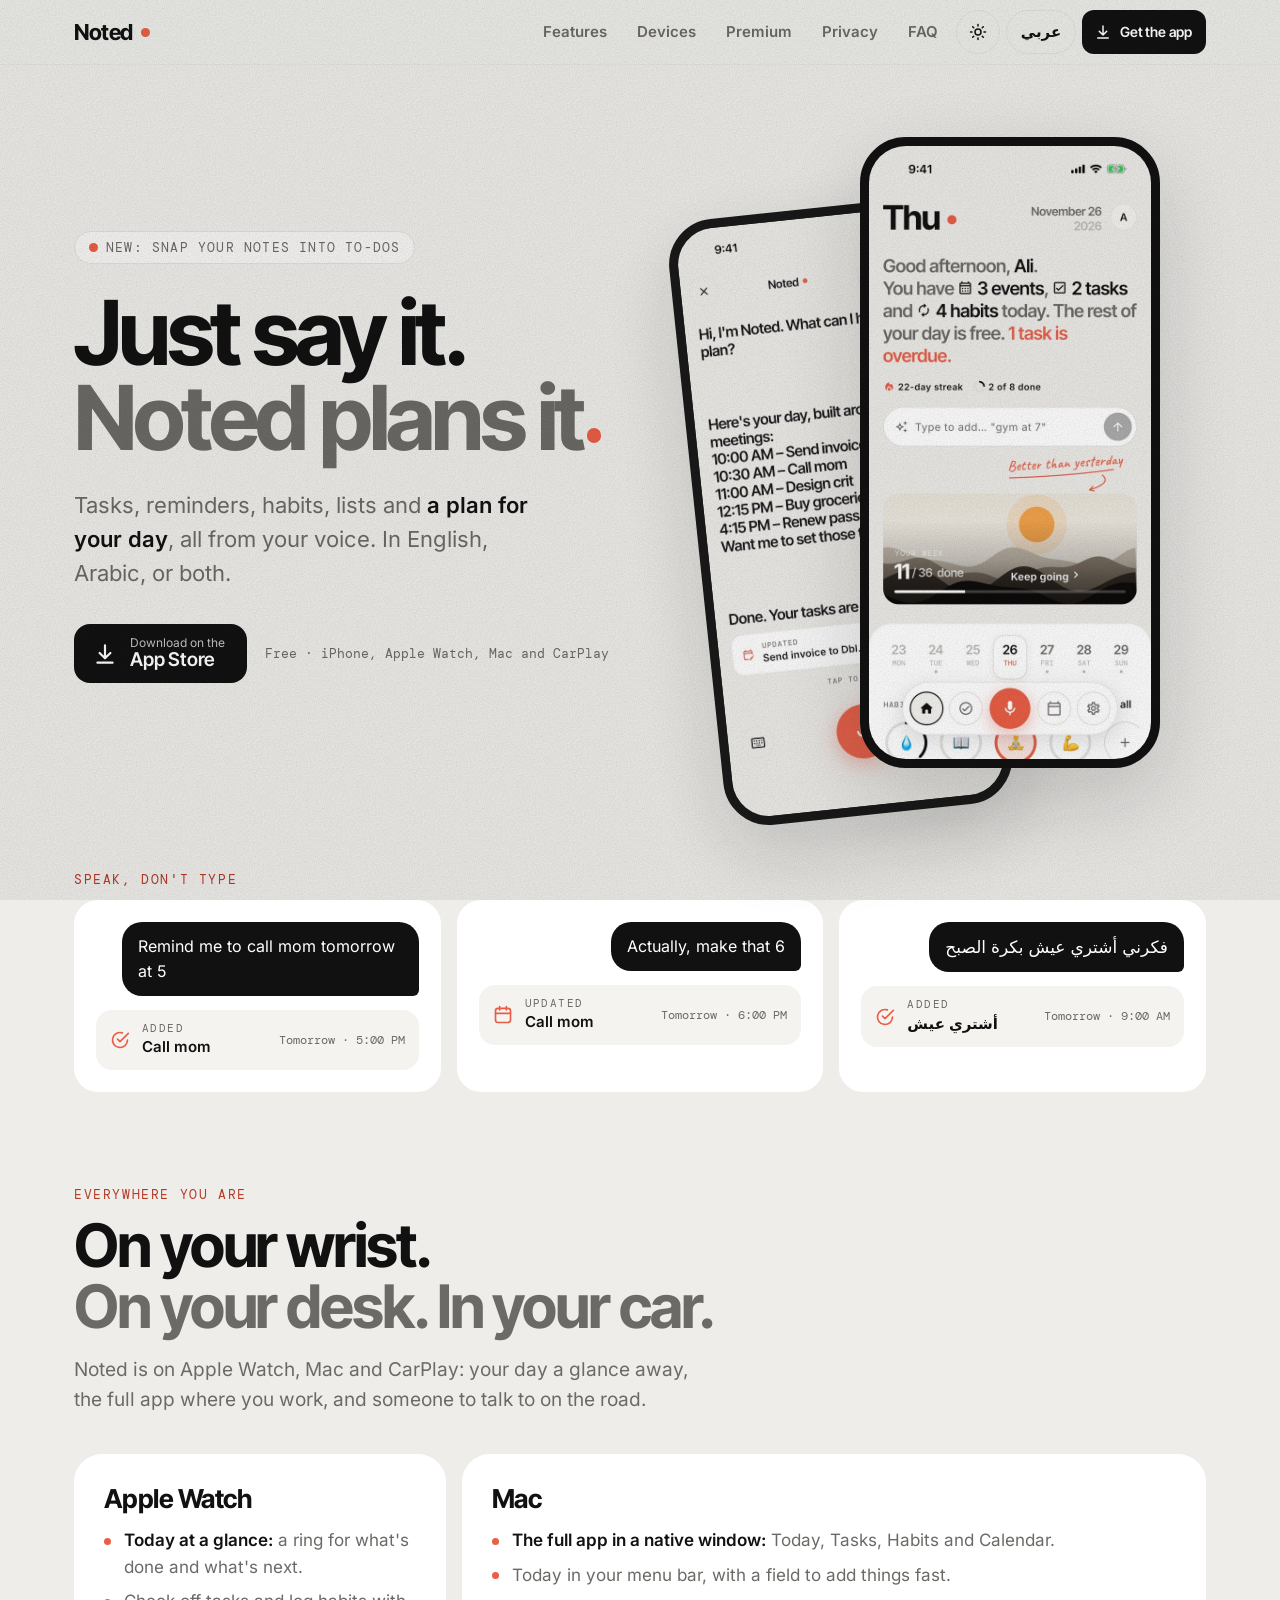
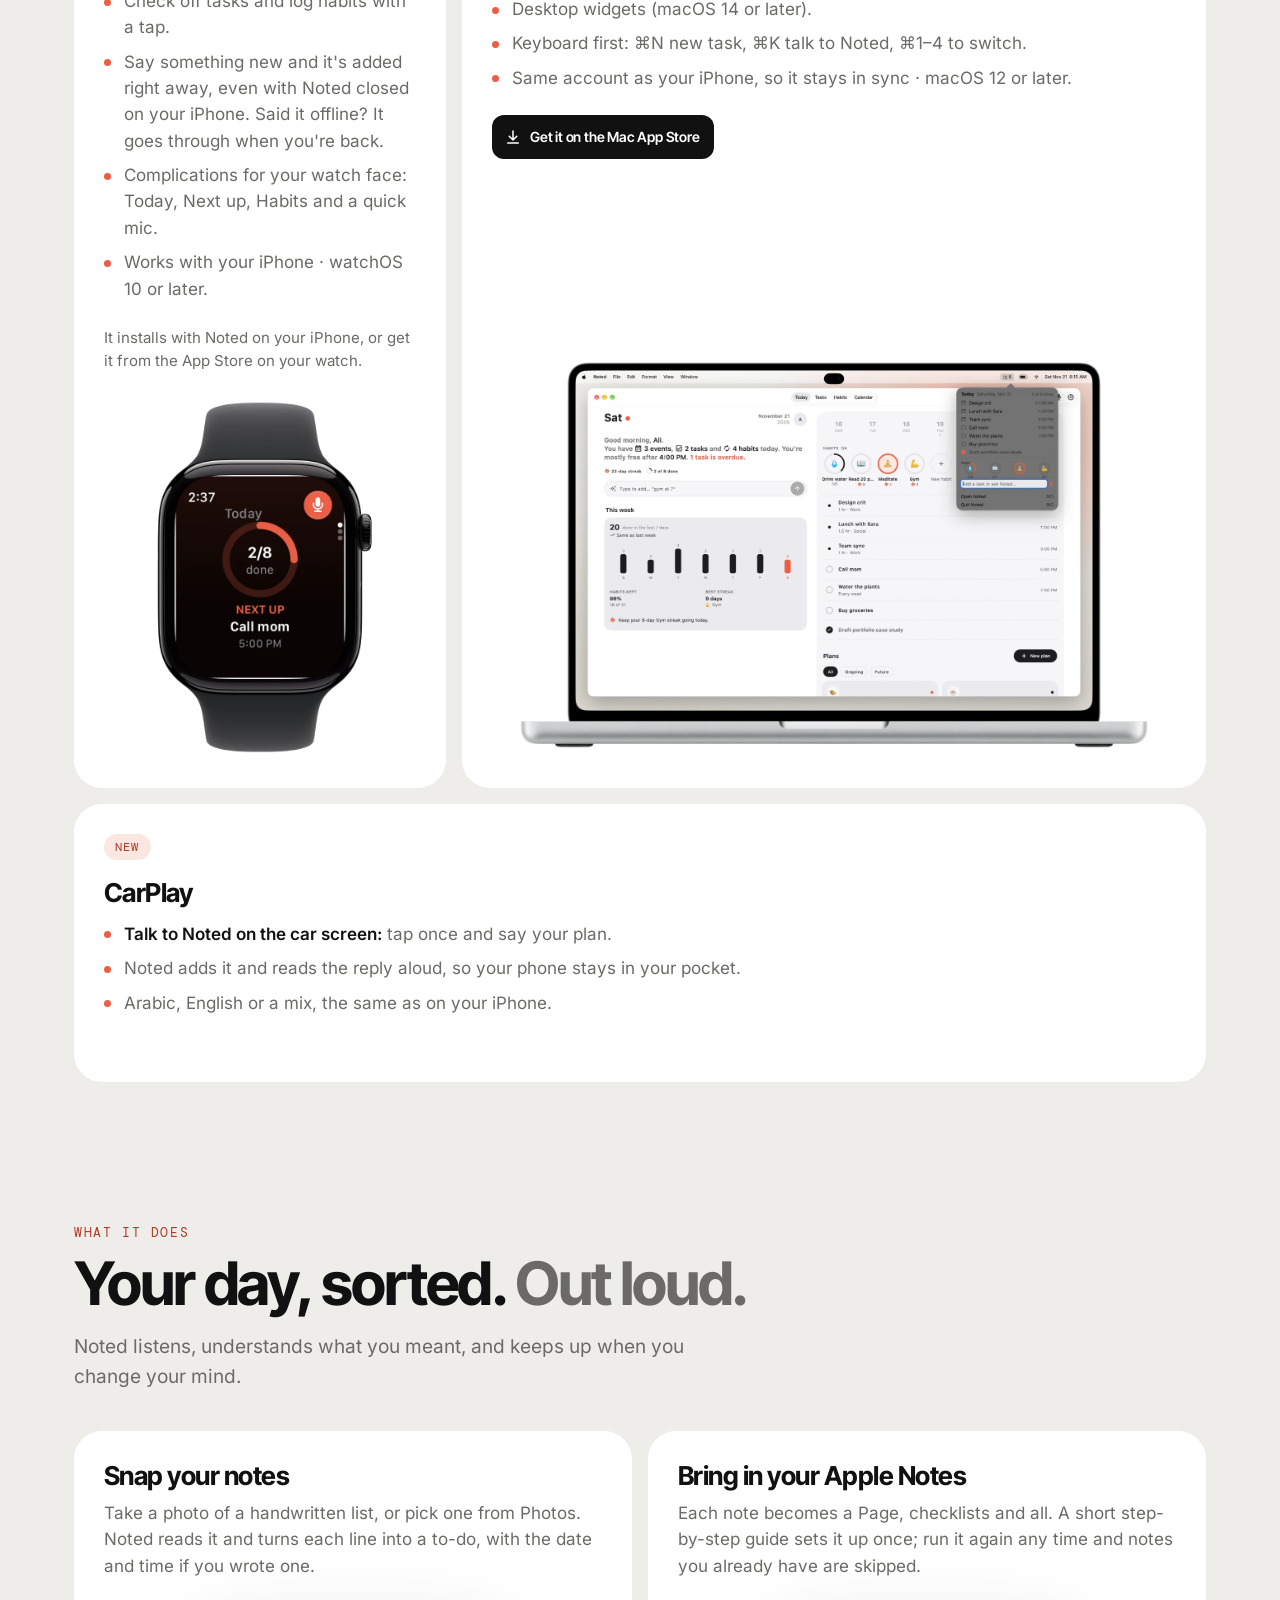
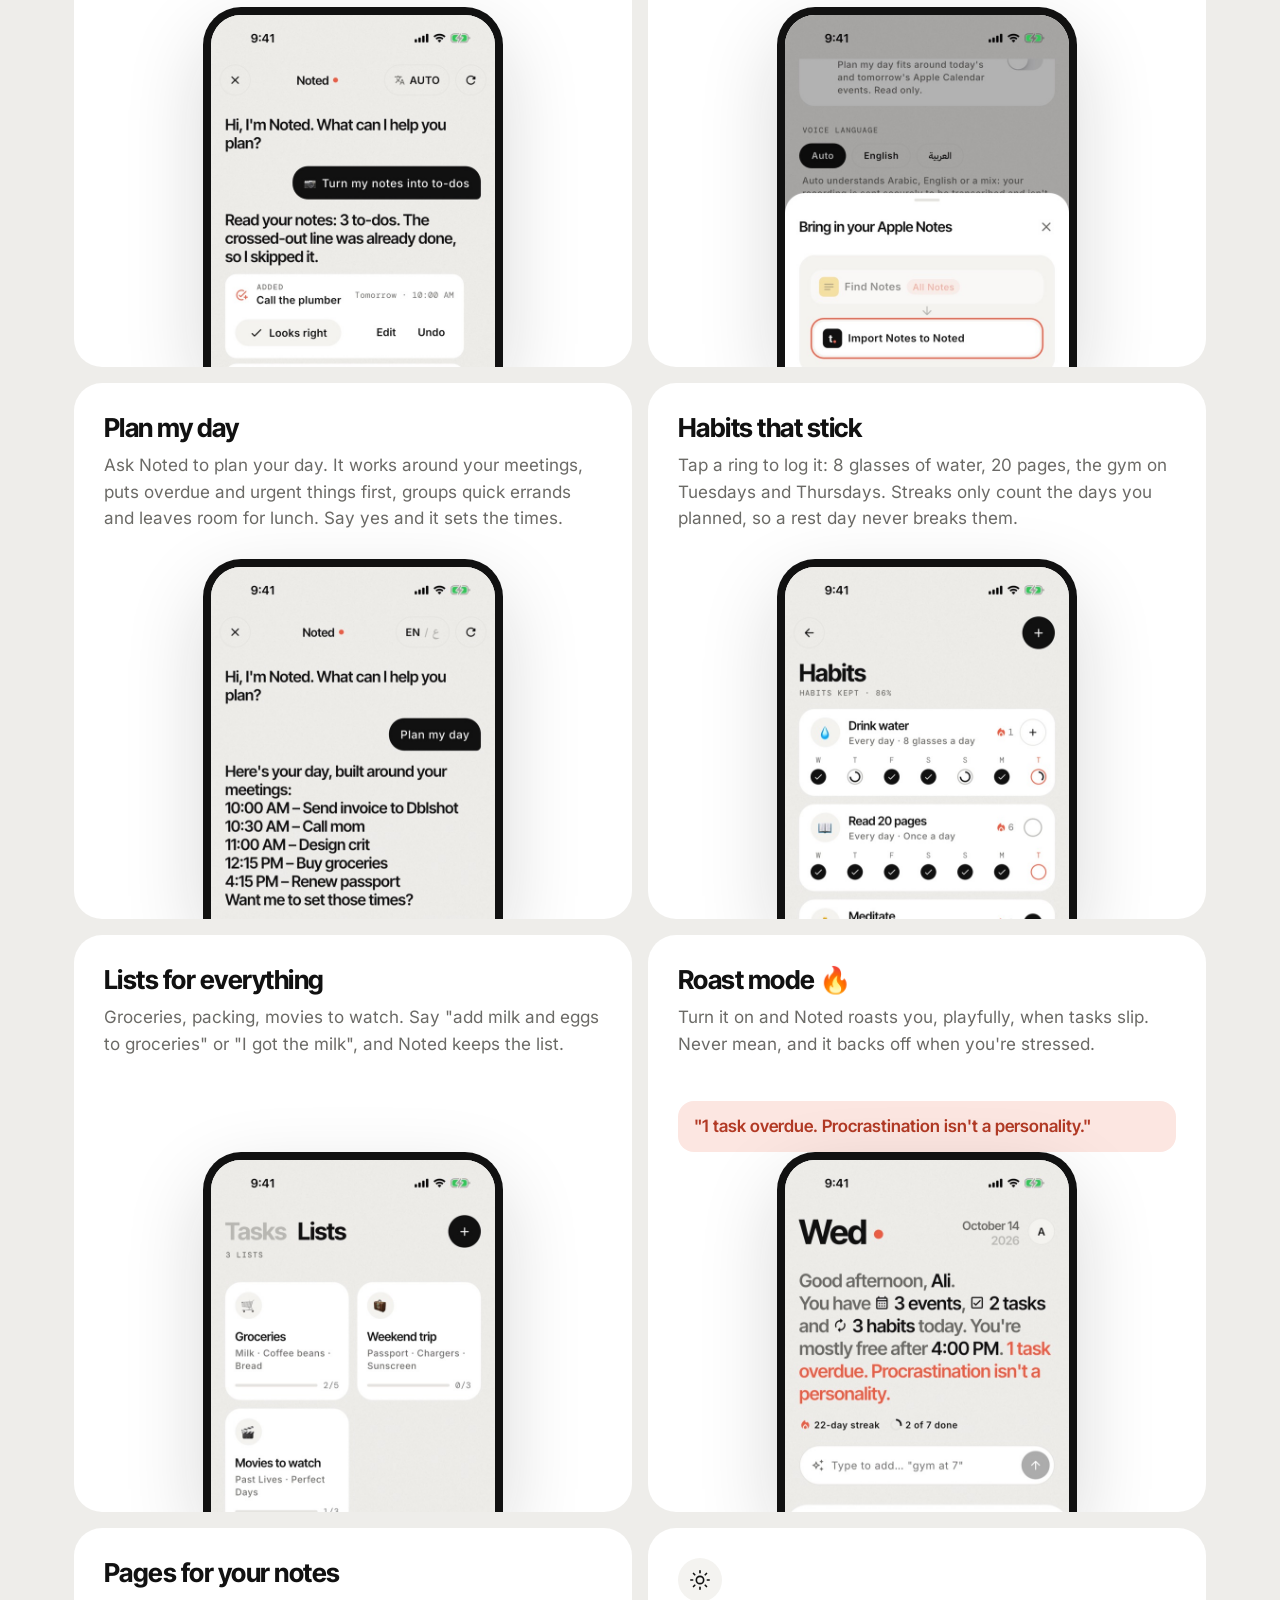
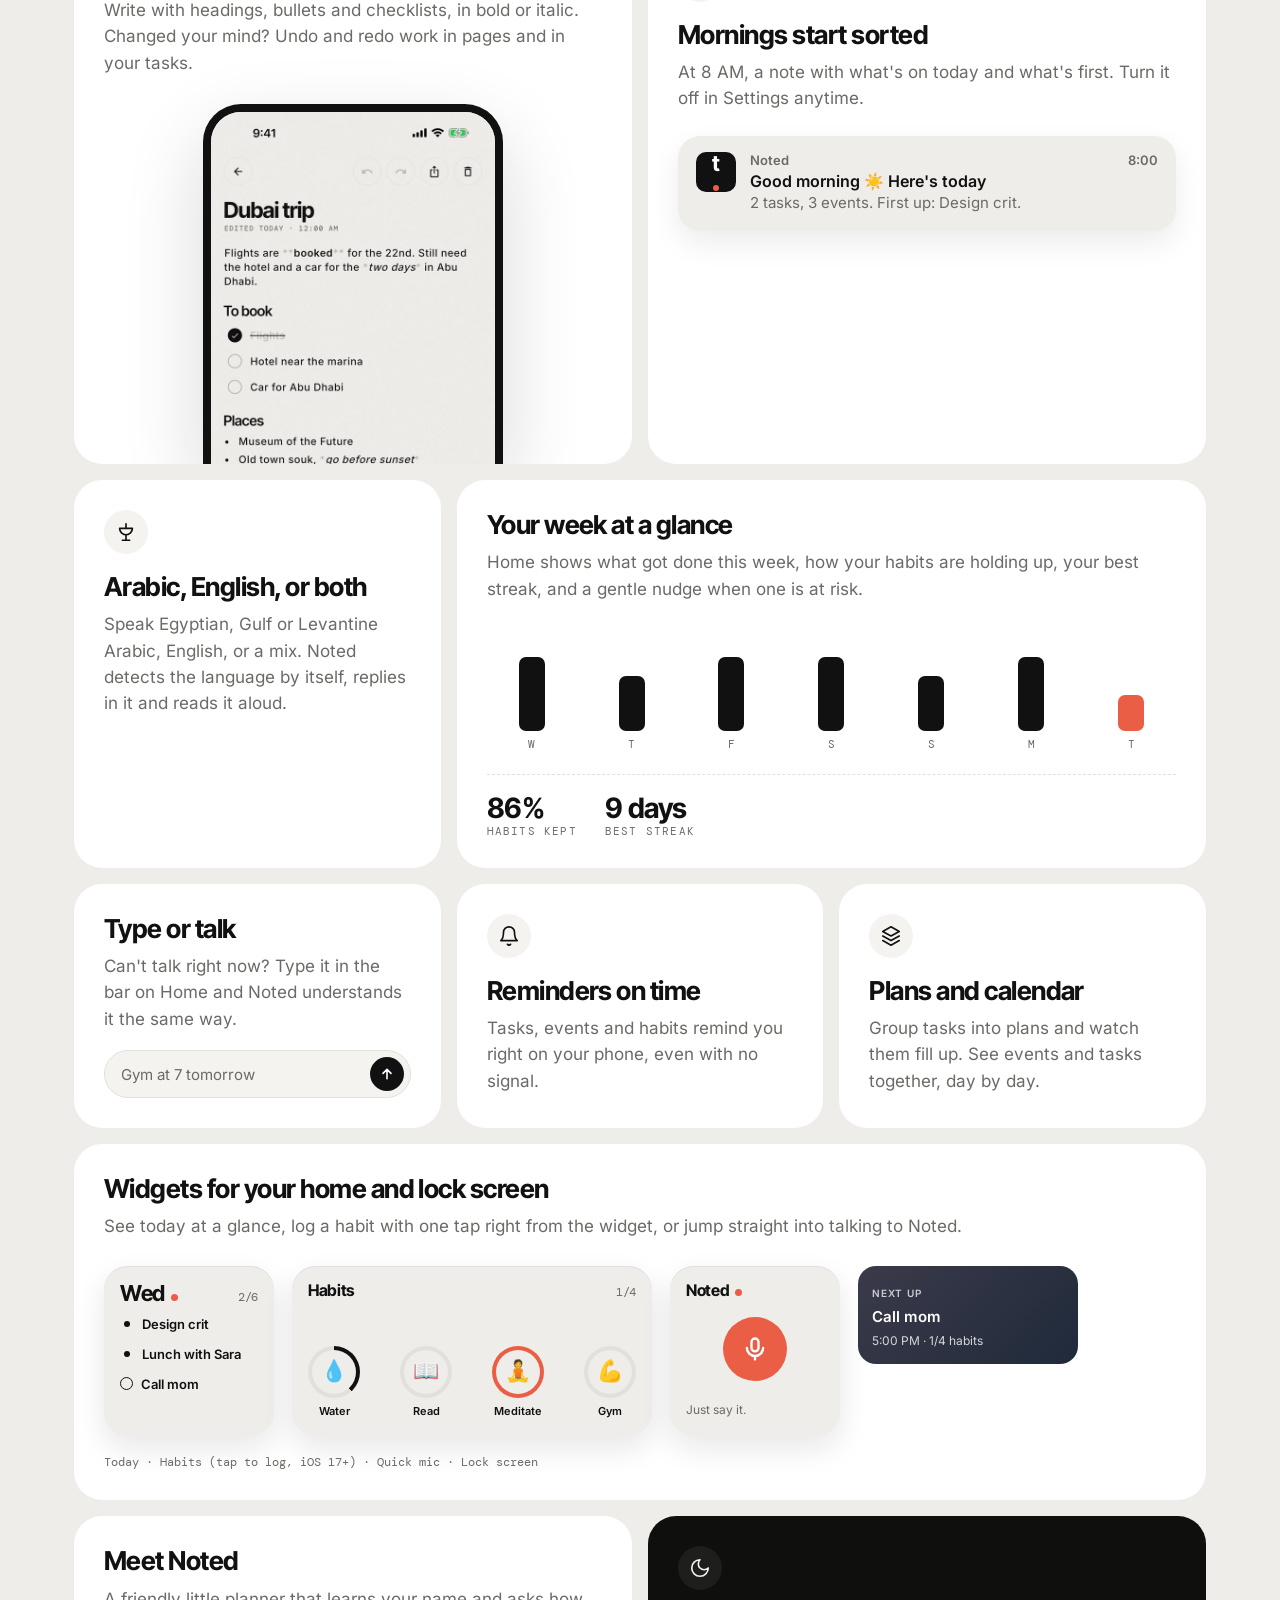
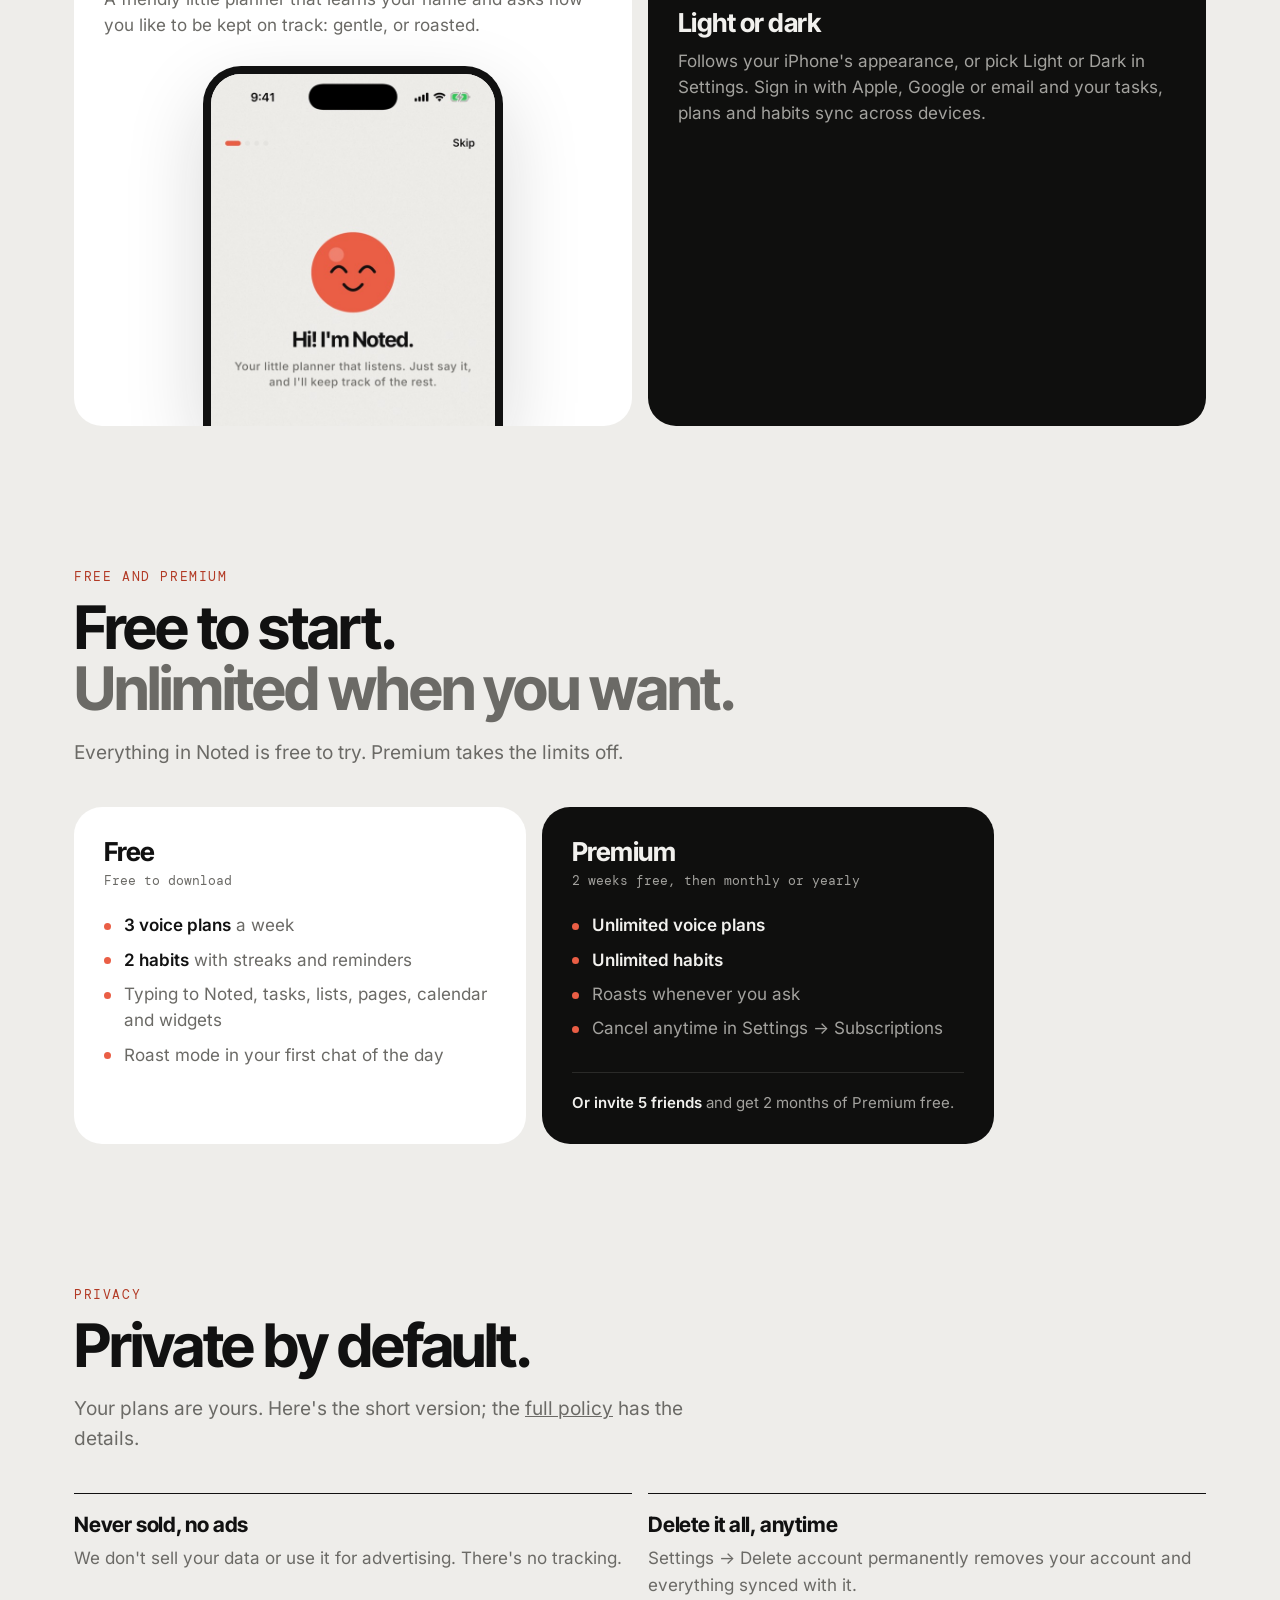
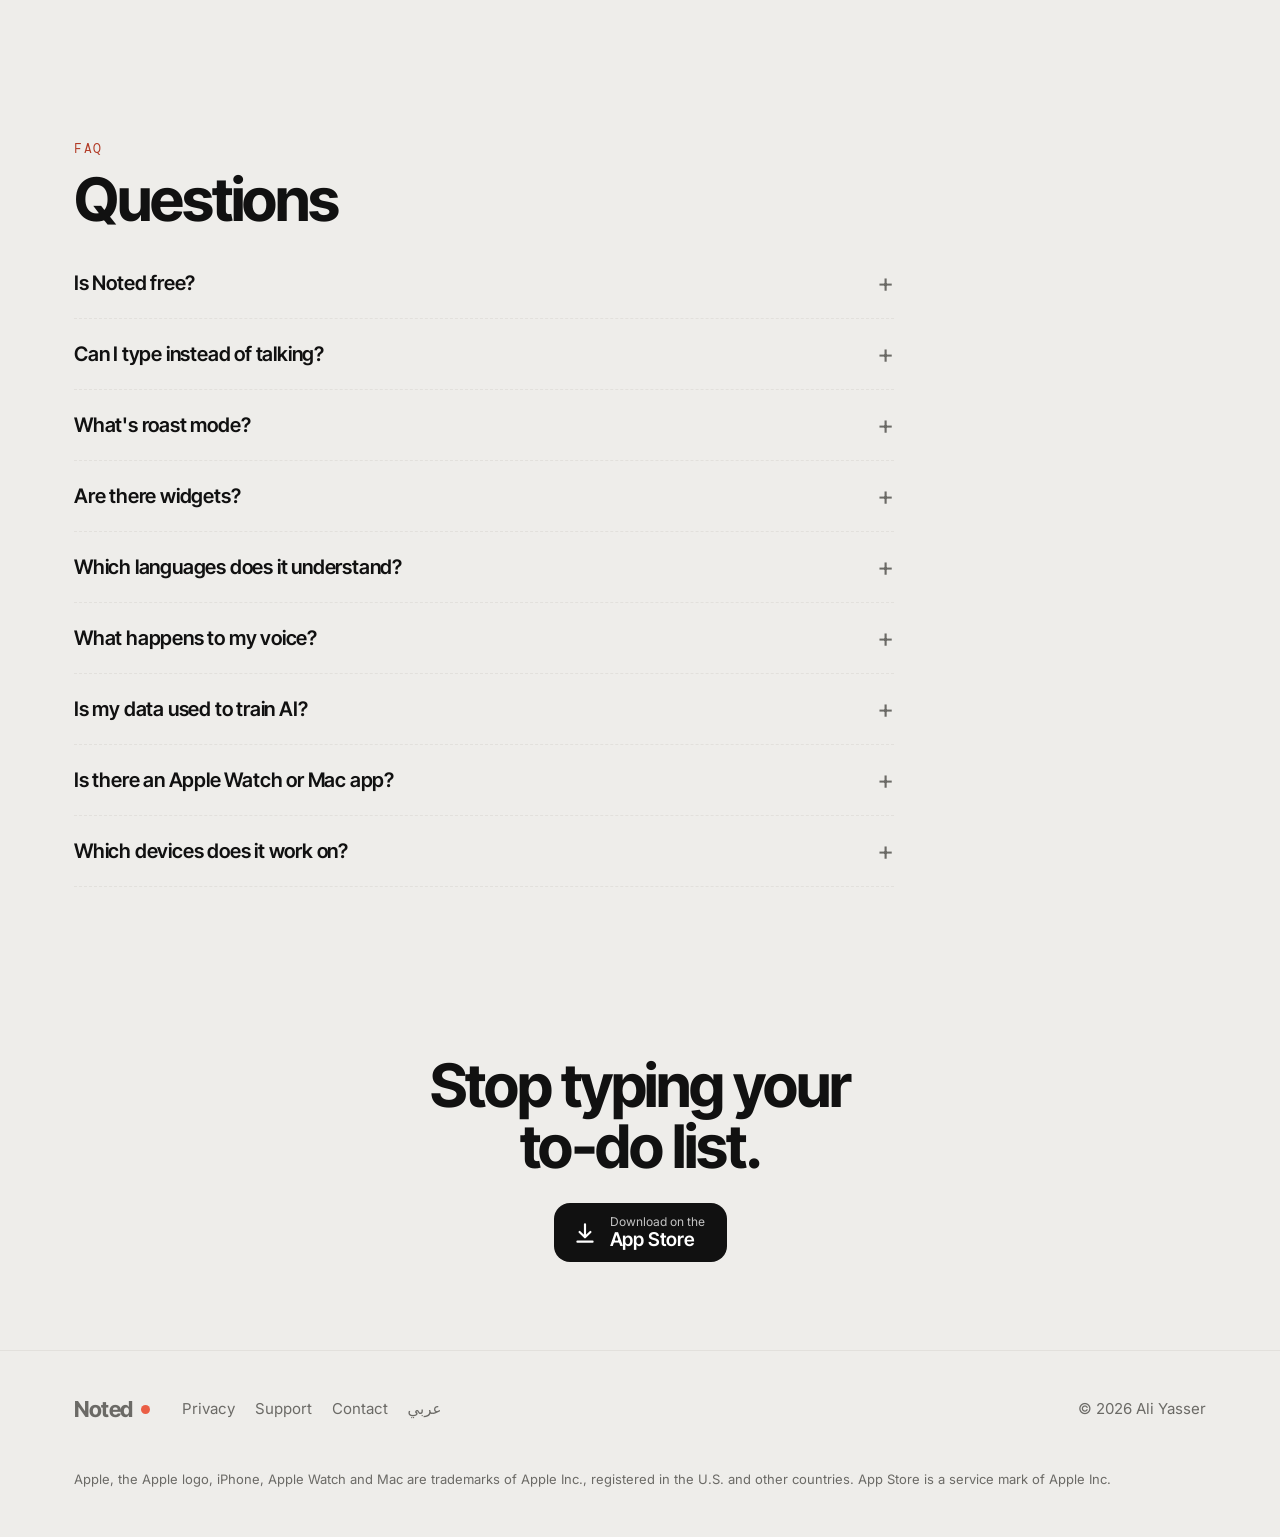
==== commit add0fab1: "1.7: photo to-dos, CarPlay, Apple Notes import; privacy covers photos - New feature cards with fresh" ====
--- a/index.html
+++ b/index.html
@@ -4,7 +4,7 @@
 <meta charset="utf-8">
 <meta name="viewport" content="width=device-width, initial-scale=1, viewport-fit=cover">
 <title>Noted: AI Planner &amp; Habits for iPhone, Apple Watch and Mac</title>
-<meta name="description" content="Just say it. Noted turns your voice into tasks, reminders, habits, lists and a plan for your day, in English or Arabic. Free on iPhone, Apple Watch and Mac.">
+<meta name="description" content="Just say it, or snap your notes. Noted turns them into tasks, reminders, habits, lists and a plan for your day, in English or Arabic. Free on iPhone, Apple Watch, Mac and CarPlay.">
 <meta name="theme-color" content="#EEEDEA" media="(prefers-color-scheme: light)">
 <meta name="theme-color" content="#0A0A0A" media="(prefers-color-scheme: dark)">
 <link rel="canonical" href="https://www.noted-ai.co/">
@@ -16,7 +16,7 @@
 <link rel="apple-touch-icon" href="/apple-touch-icon.png">
 <meta property="og:type" content="website">
 <meta property="og:title" content="Noted: Just say it. Noted plans it.">
-<meta property="og:description" content="Tasks, reminders, habits, lists and a plan for your day, from your voice, in English or Arabic. On iPhone, Apple Watch and Mac.">
+<meta property="og:description" content="Tasks, reminders, habits, lists and a plan for your day, from your voice or a photo of your notes, in English or Arabic. On iPhone, Apple Watch, Mac and CarPlay.">
 <meta property="og:image" content="https://www.noted-ai.co/og.jpg">
 <meta property="og:image:width" content="2400">
 <meta property="og:image:height" content="1260">
@@ -44,7 +44,7 @@
     <a class="wordmark" href="/" aria-label="Noted home">Noted <span class="dot" aria-hidden="true"></span></a>
     <nav aria-label="Main">
       <a class="link" href="#features">Features</a>
-      <a class="link" href="#devices">Watch &amp; Mac</a>
+      <a class="link" href="#devices">Devices</a>
       <a class="link" href="#premium">Premium</a>
       <a class="link" href="#privacy">Privacy</a>
       <a class="link" href="#faq">FAQ</a>
@@ -62,7 +62,7 @@
   <section class="hero">
     <div class="wrap">
       <div>
-        <a class="pill" href="#devices"><span class="dot" aria-hidden="true"></span>New: Apple Watch and Mac</a>
+        <a class="pill" href="#photo-todos"><span class="dot" aria-hidden="true"></span>New: snap your notes into to-dos</a>
         <h1>Just say it.<span class="soft">Noted plans it<span class="dot" aria-hidden="true"></span></span></h1>
         <p class="lede">Tasks, reminders, habits, lists and <strong>a plan for your day</strong>, all from your voice. In English, Arabic, or both.</p>
         <div class="cta">
@@ -70,12 +70,12 @@
             <svg viewBox="0 0 24 24" fill="none" stroke="currentColor" stroke-width="2" stroke-linecap="round" stroke-linejoin="round" aria-hidden="true"><path d="M12 4v12m0 0-5-5m5 5 5-5M5 20h14"/></svg>
             <span><small>Download on the</small><strong>App Store</strong></span>
           </a>
-          <span class="note">Free · iPhone, Apple Watch and Mac</span>
+          <span class="note">Free · iPhone, Apple Watch, Mac and CarPlay</span>
         </div>
       </div>
       <div class="stage" aria-hidden="true">
         <div class="phone back"><img src="/img/2-chat-plan.jpg" alt="" width="600" height="1304" loading="eager"></div>
-        <div class="phone front"><img class="only-light" src="/img/1-home.jpg" alt="" width="600" height="1304" loading="eager" fetchpriority="high"><img class="only-dark" src="/img/5-home-dark.jpg" alt="" width="600" height="1304" loading="lazy"></div>
+        <div class="phone front"><img class="only-light" src="/img/1-home-v2.jpg" alt="" width="600" height="1304" loading="eager" fetchpriority="high"><img class="only-dark" src="/img/5-home-dark-v2.jpg" alt="" width="600" height="1304" loading="lazy"></div>
       </div>
     </div>
   </section>
@@ -114,17 +114,16 @@
 
   <section class="section" id="devices" aria-labelledby="devices-title">
     <div class="wrap">
-      <p class="eyebrow">New in 1.3</p>
-      <h2 id="devices-title">On your wrist. <span class="soft">On your desk.</span></h2>
-      <p class="intro">Noted is now on Apple Watch and Mac: your day a glance away, and the full app where you work.</p>
+      <p class="eyebrow">Everywhere you are</p>
+      <h2 id="devices-title">On your wrist. <span class="soft">On your desk.</span> <span class="soft">In your car.</span></h2>
+      <p class="intro">Noted is on Apple Watch, Mac and CarPlay: your day a glance away, the full app where you work, and someone to talk to on the road.</p>
       <div class="devices">
         <article class="device-card watch reveal">
-          <span class="soon">New</span>
           <h3>Apple Watch</h3>
           <ul class="ticks">
             <li><strong>Today at a glance:</strong> a ring for what's done and what's next.</li>
             <li>Check off tasks and log habits with a tap.</li>
-            <li>Say something new; it goes straight to Noted on your iPhone.</li>
+            <li>Say something new and it's added right away, even with Noted closed on your iPhone. Said it offline? It goes through when you're back.</li>
             <li>Complications for your watch face: Today, Next up, Habits and a quick mic.</li>
             <li>Works with your iPhone · watchOS 10 or later.</li>
           </ul>
@@ -132,7 +131,6 @@
           <figure><img src="/img/watch-today.webp" alt="Noted on Apple Watch: Today, 2 of 8 done, next up Call mom at 5:00 PM" width="560" height="880" loading="lazy"></figure>
         </article>
         <article class="device-card mac reveal">
-          <span class="soon">New</span>
           <h3>Mac</h3>
           <ul class="ticks">
             <li><strong>The full app in a native window:</strong> Today, Tasks, Habits and Calendar.</li>
@@ -147,6 +145,15 @@
             <img class="only-dark" src="/img/mac-today-dark.webp" alt="Noted on a MacBook Pro in dark mode: the Today window" width="1600" height="1053" loading="lazy">
           </figure>
         </article>
+        <article class="device-card carplay reveal">
+          <span class="soon">New</span>
+          <h3>CarPlay</h3>
+          <ul class="ticks">
+            <li><strong>Talk to Noted on the car screen:</strong> tap once and say your plan.</li>
+            <li>Noted adds it and reads the reply aloud, so your phone stays in your pocket.</li>
+            <li>Arabic, English or a mix, the same as on your iPhone.</li>
+          </ul>
+        </article>
       </div>
     </div>
   </section>
@@ -158,6 +165,18 @@
       <p class="intro">Noted listens, understands what you meant, and keeps up when you change your mind.</p>
 
       <div class="bento">
+        <article class="card span-3 shot reveal" id="photo-todos">
+          <h3>Snap your notes</h3>
+          <p>Take a photo of a handwritten list, or pick one from Photos. Noted reads it and turns each line into a to-do, with the date and time if you wrote one.</p>
+          <div class="phone-crop"><img src="/img/10-photo-todos.jpg" alt="Noted's chat after a photo of handwritten notes: three to-dos added, Call the plumber, Pay the electricity bill and Book the flights" width="600" height="1304" loading="lazy"></div>
+        </article>
+
+        <article class="card span-3 shot reveal">
+          <h3>Bring in your Apple Notes</h3>
+          <p>Each note becomes a Page, checklists and all. A short step-by-step guide sets it up once; run it again any time and notes you already have are skipped.</p>
+          <div class="phone-crop"><img src="/img/11-notes-import.jpg" alt="Step 3 of 4 of the Apple Notes guide: add Import Notes to Noted under Find Notes" width="600" height="1304" loading="lazy"></div>
+        </article>
+
         <article class="card span-3 shot reveal">
           <h3>Plan my day</h3>
           <p>Ask Noted to plan your day. It works around your meetings, puts overdue and urgent things first, groups quick errands and leaves room for lunch. Say yes and it sets the times.</p>
--- a/styles.css
+++ b/styles.css
@@ -423,6 +423,7 @@
 .device-card figure img { width: 100%; height: auto; }
 .device-card.watch figure img { max-width: 230px; }
 .device-card.mac figure img { max-width: 660px; }
+.device-card.carplay { grid-column: 1 / -1; }
 .trademark { color: var(--ink-soft); font-size: 13px; margin: 18px 0 0; }
 @media (max-width: 900px) { .devices { grid-template-columns: 1fr; } }
 
